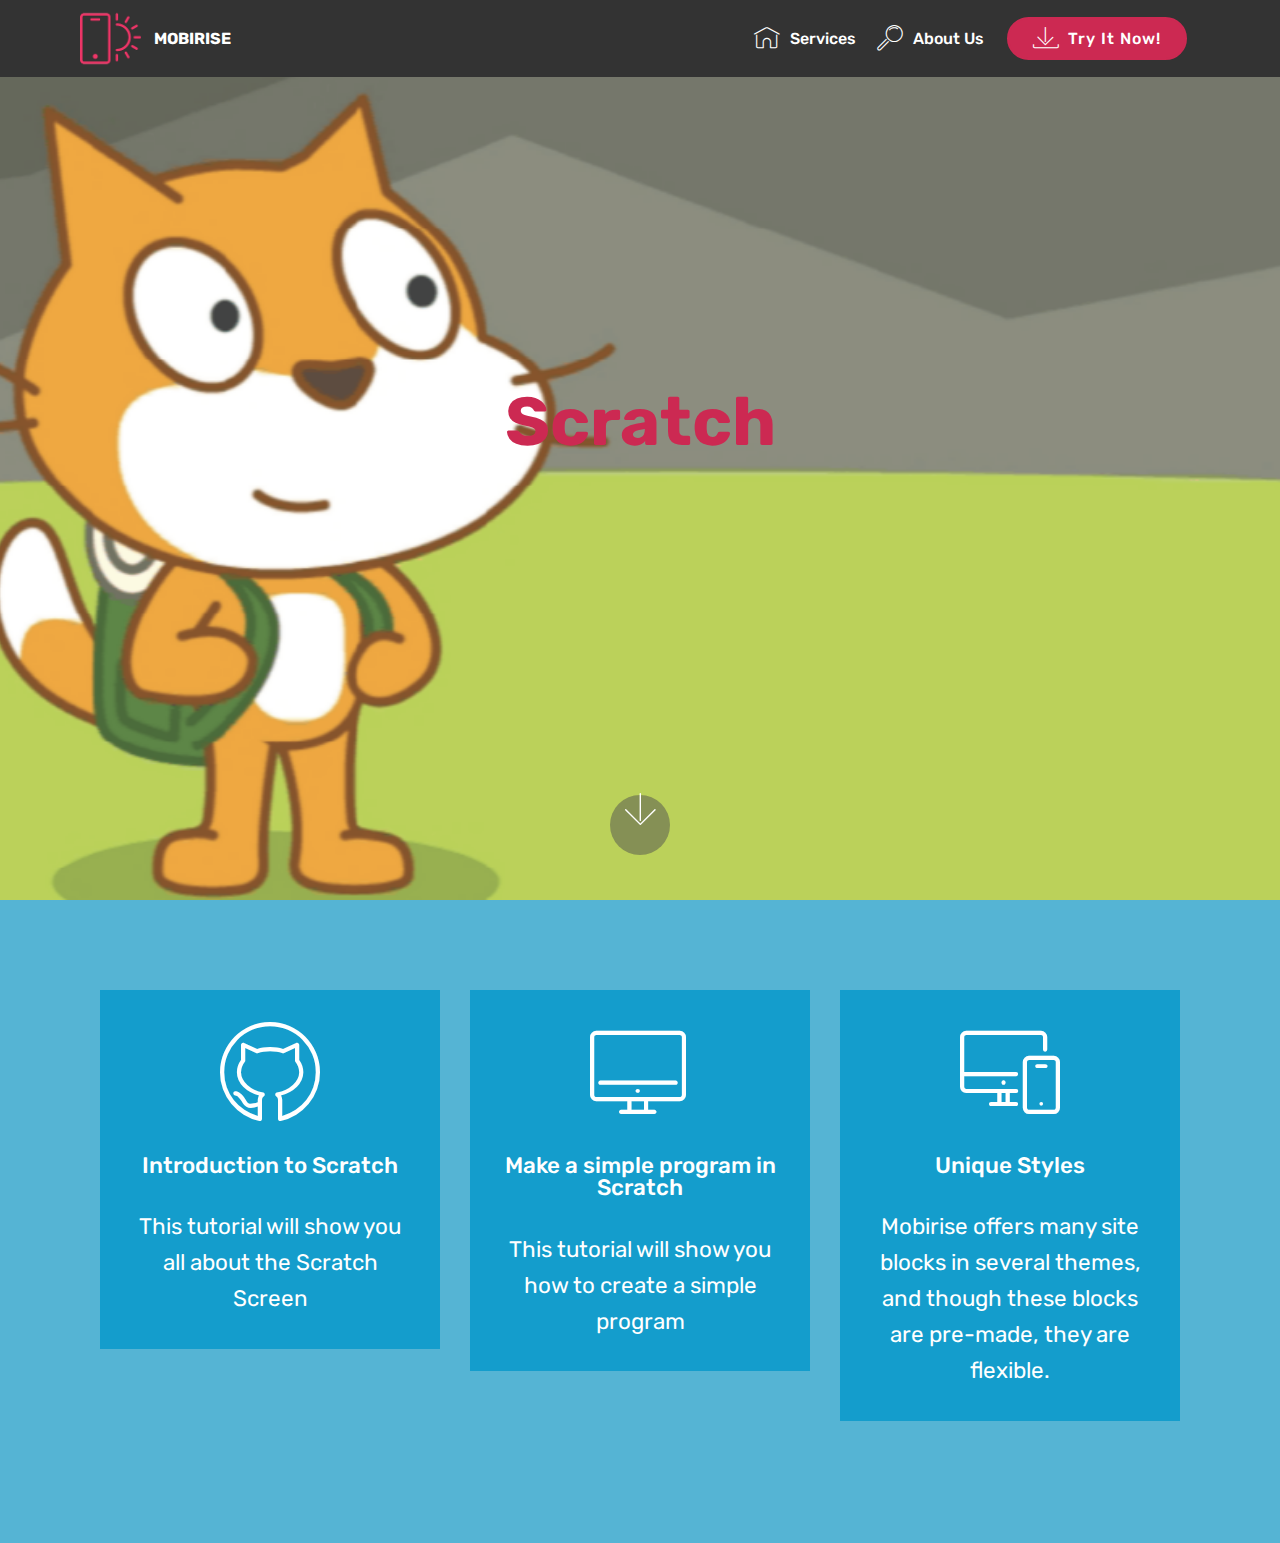
==== index.html @ 510ed062 "Changed the layout on page" ====
<!DOCTYPE html>
<html  >
<head>
  <!-- Site made with Mobirise Website Builder v4.11.5, https://mobirise.com -->
  <meta charset="UTF-8">
  <meta http-equiv="X-UA-Compatible" content="IE=edge">
  <meta name="generator" content="Mobirise v4.11.5, mobirise.com">
  <meta name="viewport" content="width=device-width, initial-scale=1, minimum-scale=1">
  <link rel="shortcut icon" href="assets/images/logo2.png" type="image/x-icon">
  <meta name="description" content="">
  
  <title>Home</title>
  <link rel="stylesheet" href="assets/web/assets/mobirise-icons/mobirise-icons.css">
  <link rel="stylesheet" href="assets/bootstrap/css/bootstrap.min.css">
  <link rel="stylesheet" href="assets/bootstrap/css/bootstrap-grid.min.css">
  <link rel="stylesheet" href="assets/bootstrap/css/bootstrap-reboot.min.css">
  <link rel="stylesheet" href="assets/tether/tether.min.css">
  <link rel="stylesheet" href="assets/dropdown/css/style.css">
  <link rel="stylesheet" href="assets/theme/css/style.css">
  <link rel="preload" as="style" href="assets/mobirise/css/mbr-additional.css"><link rel="stylesheet" href="assets/mobirise/css/mbr-additional.css" type="text/css">
  
  
  
</head>
<body>
  <section class="menu cid-qTkzRZLJNu" once="menu" id="menu1-0">

    

    <nav class="navbar navbar-expand beta-menu navbar-dropdown align-items-center navbar-fixed-top navbar-toggleable-sm">
        <button class="navbar-toggler navbar-toggler-right" type="button" data-toggle="collapse" data-target="#navbarSupportedContent" aria-controls="navbarSupportedContent" aria-expanded="false" aria-label="Toggle navigation">
            <div class="hamburger">
                <span></span>
                <span></span>
                <span></span>
                <span></span>
            </div>
        </button>
        <div class="menu-logo">
            <div class="navbar-brand">
                <span class="navbar-logo">
                    <a href="https://mobirise.com">
                         <img src="assets/images/logo2.png" alt="Mobirise" style="height: 3.8rem;">
                    </a>
                </span>
                <span class="navbar-caption-wrap">
                    <a class="navbar-caption text-white display-4" href="https://mobirise.com">
                        MOBIRISE
                    </a>
                </span>
            </div>
        </div>
        <div class="collapse navbar-collapse" id="navbarSupportedContent">
            <ul class="navbar-nav nav-dropdown" data-app-modern-menu="true">
                <li class="nav-item">
                    <a class="nav-link link text-white display-4" href="https://mobirise.com">
                        <span class="mbri-home mbr-iconfont mbr-iconfont-btn"></span>
                        Services
                    </a>
                </li>
                <li class="nav-item">
                    <a class="nav-link link text-white display-4" href="https://mobirise.com">
                        <span class="mbri-search mbr-iconfont mbr-iconfont-btn"></span>
                        About Us
                    </a>
                </li>
            </ul>
            <div class="navbar-buttons mbr-section-btn">
                <a class="btn btn-sm btn-primary display-4" href="https://mobirise.com">
                    <span class="mbri-save mbr-iconfont mbr-iconfont-btn "></span>
                    Try It Now!
                </a>
            </div>
        </div>
    </nav>
</section>

<section class="engine"><a href="https://mobirise.info/f">simple website builder</a></section><section class="cid-qTkA127IK8 mbr-fullscreen mbr-parallax-background" id="header2-1">

    

    

    <div class="container align-center">
        <div class="row justify-content-md-center">
            <div class="mbr-white col-md-10">
                <h1 class="mbr-section-title mbr-bold pb-3 mbr-fonts-style display-1">
                    Scratch</h1>
                
                <p class="mbr-text pb-3 mbr-fonts-style display-5"></p>
                
            </div>
        </div>
    </div>
    <div class="mbr-arrow hidden-sm-down" aria-hidden="true">
        <a href="#next">
            <i class="mbri-down mbr-iconfont"></i>
        </a>
    </div>
</section>

<section class="features8 cid-rHPZsQcUal" id="features8-4">

    

    

    <div class="container">
        <div class="media-container-row">

            <div class="card  col-12 col-md-6 col-lg-4">
                <div class="card-img">
                    <a href="Introduction.html"><span class="mbr-iconfont mbri-github"></span></a>
                </div>
                <div class="card-box align-center">
                    <h4 class="card-title mbr-fonts-style display-7">
                        Introduction to Scratch</h4>
                    <p class="mbr-text mbr-fonts-style display-7">
                       This tutorial will show you all about the Scratch Screen</p>
                    
                </div>
            </div>

            <div class="card  col-12 col-md-6 col-lg-4">
                <div class="card-img">
                    <a href="page2.html"><span class="mbr-iconfont mbri-desktop"></span></a>
                </div>
                <div class="card-box align-center">
                    <h4 class="card-title mbr-fonts-style display-7">
                        Make a simple program in Scratch</h4>
                    <p class="mbr-text mbr-fonts-style display-7">This tutorial will show you how to create a simple program</p>
                    
                </div>
            </div>

            <div class="card  col-12 col-md-6 col-lg-4">
                <div class="card-img">
                    <span class="mbri-responsive mbr-iconfont"></span>
                </div>
                <div class="card-box align-center">
                    <h4 class="card-title mbr-fonts-style display-7">
                        Unique Styles
                    </h4>
                    <p class="mbr-text mbr-fonts-style display-7">
                       Mobirise offers many site blocks in several themes, and though these blocks are pre-made, they are flexible.
                    </p>
                    
                </div>
            </div>

            
        </div>
    </div>
</section>


  <script src="assets/web/assets/jquery/jquery.min.js"></script>
  <script src="assets/popper/popper.min.js"></script>
  <script src="assets/bootstrap/js/bootstrap.min.js"></script>
  <script src="assets/tether/tether.min.js"></script>
  <script src="assets/smoothscroll/smooth-scroll.js"></script>
  <script src="assets/dropdown/js/nav-dropdown.js"></script>
  <script src="assets/dropdown/js/navbar-dropdown.js"></script>
  <script src="assets/touchswipe/jquery.touch-swipe.min.js"></script>
  <script src="assets/parallax/jarallax.min.js"></script>
  <script src="assets/theme/js/script.js"></script>
  
  
</body>
</html>
---- assets/web/assets/mobirise-icons/mobirise-icons.css ----
@font-face {
  font-family: 'MobiriseIcons';
  src:  url('mobirise-icons.eot?spat4u');
  src:  url('mobirise-icons.eot?spat4u#iefix') format('embedded-opentype'),
    url('mobirise-icons.ttf?spat4u') format('truetype'),
    url('mobirise-icons.woff?spat4u') format('woff'),
    url('mobirise-icons.svg?spat4u#MobiriseIcons') format('svg');
  font-weight: normal;
  font-style: normal;
  font-display: swap;
}

[class^="mbri-"], [class*=" mbri-"] {
  /* use !important to prevent issues with browser extensions that change fonts */
  font-family: MobiriseIcons !important;
  speak: none;
  font-style: normal;
  font-weight: normal;
  font-variant: normal;
  text-transform: none;
  line-height: 1;

  /* Better Font Rendering =========== */
  -webkit-font-smoothing: antialiased;
  -moz-osx-font-smoothing: grayscale;
}

.mbri-add-submenu:before {
  content: "\e900";
}
.mbri-alert:before {
  content: "\e901";
}
.mbri-align-center:before {
  content: "\e902";
}
.mbri-align-justify:before {
  content: "\e903";
}
.mbri-align-left:before {
  content: "\e904";
}
.mbri-align-right:before {
  content: "\e905";
}
.mbri-android:before {
  content: "\e906";
}
.mbri-apple:before {
  content: "\e907";
}
.mbri-arrow-down:before {
  content: "\e908";
}
.mbri-arrow-next:before {
  content: "\e909";
}
.mbri-arrow-prev:before {
  content: "\e90a";
}
.mbri-arrow-up:before {
  content: "\e90b";
}
.mbri-bold:before {
  content: "\e90c";
}
.mbri-bookmark:before {
  content: "\e90d";
}
.mbri-bootstrap:before {
  content: "\e90e";
}
.mbri-briefcase:before {
  content: "\e90f";
}
.mbri-browse:before {
  content: "\e910";
}
.mbri-bulleted-list:before {
  content: "\e911";
}
.mbri-calendar:before {
  content: "\e912";
}
.mbri-camera:before {
  content: "\e913";
}
.mbri-cart-add:before {
  content: "\e914";
}
.mbri-cart-full:before {
  content: "\e915";
}
.mbri-cash:before {
  content: "\e916";
}
.mbri-change-style:before {
  content: "\e917";
}
.mbri-chat:before {
  content: "\e918";
}
.mbri-clock:before {
  content: "\e919";
}
.mbri-close:before {
  content: "\e91a";
}
.mbri-cloud:before {
  content: "\e91b";
}
.mbri-code:before {
  content: "\e91c";
}
.mbri-contact-form:before {
  content: "\e91d";
}
.mbri-credit-card:before {
  content: "\e91e";
}
.mbri-cursor-click:before {
  content: "\e91f";
}
.mbri-cust-feedback:before {
  content: "\e920";
}
.mbri-database:before {
  content: "\e921";
}
.mbri-delivery:before {
  content: "\e922";
}
.mbri-desktop:before {
  content: "\e923";
}
.mbri-devices:before {
  content: "\e924";
}
.mbri-down:before {
  content: "\e925";
}
.mbri-download:before {
  content: "\e989";
}
.mbri-drag-n-drop:before {
  content: "\e927";
}
.mbri-drag-n-drop2:before {
  content: "\e928";
}
.mbri-edit:before {
  content: "\e929";
}
.mbri-edit2:before {
  content: "\e92a";
}
.mbri-error:before {
  content: "\e92b";
}
.mbri-extension:before {
  content: "\e92c";
}
.mbri-features:before {
  content: "\e92d";
}
.mbri-file:before {
  content: "\e92e";
}
.mbri-flag:before {
  content: "\e92f";
}
.mbri-folder:before {
  content: "\e930";
}
.mbri-gift:before {
  content: "\e931";
}
.mbri-github:before {
  content: "\e932";
}
.mbri-globe:before {
  content: "\e933";
}
.mbri-globe-2:before {
  content: "\e934";
}
.mbri-growing-chart:before {
  content: "\e935";
}
.mbri-hearth:before {
  content: "\e936";
}
.mbri-help:before {
  content: "\e937";
}
.mbri-home:before {
  content: "\e938";
}
.mbri-hot-cup:before {
  content: "\e939";
}
.mbri-idea:before {
  content: "\e93a";
}
.mbri-image-gallery:before {
  content: "\e93b";
}
.mbri-image-slider:before {
  content: "\e93c";
}
.mbri-info:before {
  content: "\e93d";
}
.mbri-italic:before {
  content: "\e93e";
}
.mbri-key:before {
  content: "\e93f";
}
.mbri-laptop:before {
  content: "\e940";
}
.mbri-layers:before {
  content: "\e941";
}
.mbri-left-right:before {
  content: "\e942";
}
.mbri-left:before {
  content: "\e943";
}
.mbri-letter:before {
  content: "\e944";
}
.mbri-like:before {
  content: "\e945";
}
.mbri-link:before {
  content: "\e946";
}
.mbri-lock:before {
  content: "\e947";
}
.mbri-login:before {
  content: "\e948";
}
.mbri-logout:before {
  content: "\e949";
}
.mbri-magic-stick:before {
  content: "\e94a";
}
.mbri-map-pin:before {
  content: "\e94b";
}
.mbri-menu:before {
  content: "\e94c";
}
.mbri-mobile:before {
  content: "\e94d";
}
.mbri-mobile2:before {
  content: "\e94e";
}
.mbri-mobirise:before {
  content: "\e94f";
}
.mbri-more-horizontal:before {
  content: "\e950";
}
.mbri-more-vertical:before {
  content: "\e951";
}
.mbri-music:before {
  content: "\e952";
}
.mbri-new-file:before {
  content: "\e953";
}
.mbri-numbered-list:before {
  content: "\e954";
}
.mbri-opened-folder:before {
  content: "\e955";
}
.mbri-pages:before {
  content: "\e956";
}
.mbri-paper-plane:before {
  content: "\e957";
}
.mbri-paperclip:before {
  content: "\e958";
}
.mbri-photo:before {
  content: "\e959";
}
.mbri-photos:before {
  content: "\e95a";
}
.mbri-pin:before {
  content: "\e95b";
}
.mbri-play:before {
  content: "\e95c";
}
.mbri-plus:before {
  content: "\e95d";
}
.mbri-preview:before {
  content: "\e95e";
}
.mbri-print:before {
  content: "\e95f";
}
.mbri-protect:before {
  content: "\e960";
}
.mbri-question:before {
  content: "\e961";
}
.mbri-quote-left:before {
  content: "\e962";
}
.mbri-quote-right:before {
  content: "\e963";
}
.mbri-refresh:before {
  content: "\e964";
}
.mbri-responsive:before {
  content: "\e965";
}
.mbri-right:before {
  content: "\e966";
}
.mbri-rocket:before {
  content: "\e967";
}
.mbri-sad-face:before {
  content: "\e968";
}
.mbri-sale:before {
  content: "\e969";
}
.mbri-save:before {
  content: "\e96a";
}
.mbri-search:before {
  content: "\e96b";
}
.mbri-setting:before {
  content: "\e96c";
}
.mbri-setting2:before {
  content: "\e96d";
}
.mbri-setting3:before {
  content: "\e96e";
}
.mbri-share:before {
  content: "\e96f";
}
.mbri-shopping-bag:before {
  content: "\e970";
}
.mbri-shopping-basket:before {
  content: "\e971";
}
.mbri-shopping-cart:before {
  content: "\e972";
}
.mbri-sites:before {
  content: "\e973";
}
.mbri-smile-face:before {
  content: "\e974";
}
.mbri-speed:before {
  content: "\e975";
}
.mbri-star:before {
  content: "\e976";
}
.mbri-success:before {
  content: "\e977";
}
.mbri-sun:before {
  content: "\e978";
}
.mbri-sun2:before {
  content: "\e979";
}
.mbri-tablet:before {
  content: "\e97a";
}
.mbri-tablet-vertical:before {
  content: "\e97b";
}
.mbri-target:before {
  content: "\e97c";
}
.mbri-timer:before {
  content: "\e97d";
}
.mbri-to-ftp:before {
  content: "\e97e";
}
.mbri-to-local-drive:before {
  content: "\e97f";
}
.mbri-touch-swipe:before {
  content: "\e980";
}
.mbri-touch:before {
  content: "\e981";
}
.mbri-trash:before {
  content: "\e982";
}
.mbri-underline:before {
  content: "\e983";
}
.mbri-unlink:before {
  content: "\e984";
}
.mbri-unlock:before {
  content: "\e985";
}
.mbri-up-down:before {
  content: "\e986";
}
.mbri-up:before {
  content: "\e987";
}
.mbri-update:before {
  content: "\e988";
}
.mbri-upload:before {
 content: "\e926"; 
}
.mbri-user:before {
  content: "\e98a";
}
.mbri-user2:before {
  content: "\e98b";
}
.mbri-users:before {
  content: "\e98c";
}
.mbri-video:before {
  content: "\e98d";
}
.mbri-video-play:before {
  content: "\e98e";
}
.mbri-watch:before {
  content: "\e98f";
}
.mbri-website-theme:before {
  content: "\e990";
}
.mbri-wifi:before {
  content: "\e991";
}
.mbri-windows:before {
  content: "\e992";
}
.mbri-zoom-out:before {
  content: "\e993";
}
.mbri-redo:before {
  content: "\e994";
}
.mbri-undo:before {
  content: "\e995";
}
---- assets/dropdown/css/style.css ----
.navbar-dropdown {
  left: 0;
  padding: 0;
  position: absolute;
  right: 0;
  top: 0;
  transition: all 0.45s ease;
  z-index: 1030;
  background: #282828; }
  .navbar-dropdown .navbar-logo {
    margin-right: 0.8rem;
    transition: margin 0.3s ease-in-out;
    vertical-align: middle; }
    .navbar-dropdown .navbar-logo img {
      height: 3.125rem;
      transition: all 0.3s ease-in-out; }
    .navbar-dropdown .navbar-logo.mbr-iconfont {
      font-size: 3.125rem;
      line-height: 3.125rem; }
  .navbar-dropdown .navbar-caption {
    font-weight: 700;
    white-space: normal;
    vertical-align: -4px;
    line-height: 3.125rem !important; }
    .navbar-dropdown .navbar-caption, .navbar-dropdown .navbar-caption:hover {
      color: inherit;
      text-decoration: none; }
  .navbar-dropdown .mbr-iconfont + .navbar-caption {
    vertical-align: -1px; }
  .navbar-dropdown.navbar-fixed-top {
    position: fixed; }
  .navbar-dropdown .navbar-brand span {
    vertical-align: -4px; }
  .navbar-dropdown.bg-color.transparent {
    background: none; }
  .navbar-dropdown.navbar-short .navbar-brand {
    padding: 0.625rem 0; }
    .navbar-dropdown.navbar-short .navbar-brand span {
      vertical-align: -1px; }
  .navbar-dropdown.navbar-short .navbar-caption {
    line-height: 2.375rem !important;
    vertical-align: -2px; }
  .navbar-dropdown.navbar-short .navbar-logo {
    margin-right: 0.5rem; }
    .navbar-dropdown.navbar-short .navbar-logo img {
      height: 2.375rem; }
    .navbar-dropdown.navbar-short .navbar-logo.mbr-iconfont {
      font-size: 2.375rem;
      line-height: 2.375rem; }
  .navbar-dropdown.navbar-short .mbr-table-cell {
    height: 3.625rem; }
  .navbar-dropdown .navbar-close {
    left: 0.6875rem;
    position: fixed;
    top: 0.75rem;
    z-index: 1000; }
  .navbar-dropdown .hamburger-icon {
    content: "";
    display: inline-block;
    vertical-align: middle;
    width: 16px;
    -webkit-box-shadow: 0 -6px 0 1px #282828,0 0 0 1px #282828,0 6px 0 1px #282828;
    -moz-box-shadow: 0 -6px 0 1px #282828,0 0 0 1px #282828,0 6px 0 1px #282828;
    box-shadow: 0 -6px 0 1px #282828,0 0 0 1px #282828,0 6px 0 1px #282828; }

.dropdown-menu .dropdown-toggle[data-toggle="dropdown-submenu"]::after {
  border-bottom: 0.35em solid transparent;
  border-left: 0.35em solid;
  border-right: 0;
  border-top: 0.35em solid transparent;
  margin-left: 0.3rem; }

.dropdown-menu .dropdown-item:focus {
  outline: 0; }

.nav-dropdown {
  font-size: 0.75rem;
  font-weight: 500;
  height: auto !important; }
  .nav-dropdown .nav-btn {
    padding-left: 1rem; }
  .nav-dropdown .link {
    margin: .667em 1.667em;
    font-weight: 500;
    padding: 0;
    transition: color .2s ease-in-out; }
    .nav-dropdown .link.dropdown-toggle {
      margin-right: 2.583em; }
      .nav-dropdown .link.dropdown-toggle::after {
        margin-left: .25rem;
        border-top: 0.35em solid;
        border-right: 0.35em solid transparent;
        border-left: 0.35em solid transparent;
        border-bottom: 0; }
      .nav-dropdown .link.dropdown-toggle[aria-expanded="true"] {
        margin: 0;
        padding: 0.667em 3.263em  0.667em 1.667em; }
  .nav-dropdown .link::after,
  .nav-dropdown .dropdown-item::after {
    color: inherit; }
  .nav-dropdown .btn {
    font-size: 0.75rem;
    font-weight: 700;
    letter-spacing: 0;
    margin-bottom: 0;
    padding-left: 1.25rem;
    padding-right: 1.25rem; }
  .nav-dropdown .dropdown-menu {
    border-radius: 0;
    border: 0;
    left: 0;
    margin: 0;
    padding-bottom: 1.25rem;
    padding-top: 1.25rem;
    position: relative; }
  .nav-dropdown .dropdown-submenu {
    margin-left: 0.125rem;
    top: 0; }
  .nav-dropdown .dropdown-item {
    font-weight: 500;
    line-height: 2;
    padding: 0.3846em 4.615em 0.3846em 1.5385em;
    position: relative;
    transition: color .2s ease-in-out, background-color .2s ease-in-out; }
    .nav-dropdown .dropdown-item::after {
      margin-top: -0.3077em;
      position: absolute;
      right: 1.1538em;
      top: 50%; }
    .nav-dropdown .dropdown-item:focus, .nav-dropdown .dropdown-item:hover {
      background: none; }

@media (max-width: 767px) {
  .nav-dropdown.navbar-toggleable-sm {
    bottom: 0;
    display: none;
    left: 0;
    overflow-x: hidden;
    position: fixed;
    top: 0;
    transform: translateX(-100%);
    -ms-transform: translateX(-100%);
    -webkit-transform: translateX(-100%);
    width: 18.75rem;
    z-index: 999; } }
.nav-dropdown.navbar-toggleable-xl {
  bottom: 0;
  display: none;
  left: 0;
  overflow-x: hidden;
  position: fixed;
  top: 0;
  transform: translateX(-100%);
  -ms-transform: translateX(-100%);
  -webkit-transform: translateX(-100%);
  width: 18.75rem;
  z-index: 999; }

.nav-dropdown-sm {
  display: block !important;
  overflow-x: hidden;
  overflow: auto;
  padding-top: 3.875rem; }
  .nav-dropdown-sm::after {
    content: "";
    display: block;
    height: 3rem;
    width: 100%; }
  .nav-dropdown-sm.collapse.in ~ .navbar-close {
    display: block !important; }
  .nav-dropdown-sm.collapsing, .nav-dropdown-sm.collapse.in {
    transform: translateX(0);
    -ms-transform: translateX(0);
    -webkit-transform: translateX(0);
    transition: all 0.25s ease-out;
    -webkit-transition: all 0.25s ease-out;
    background: #282828; }
  .nav-dropdown-sm.collapsing[aria-expanded="false"] {
    transform: translateX(-100%);
    -ms-transform: translateX(-100%);
    -webkit-transform: translateX(-100%); }
  .nav-dropdown-sm .nav-item {
    display: block;
    margin-left: 0 !important;
    padding-left: 0; }
  .nav-dropdown-sm .link,
  .nav-dropdown-sm .dropdown-item {
    border-top: 1px dotted rgba(255, 255, 255, 0.1);
    font-size: 0.8125rem;
    line-height: 1.6;
    margin: 0 !important;
    padding: 0.875rem 2.4rem 0.875rem 1.5625rem !important;
    position: relative;
    white-space: normal; }
    .nav-dropdown-sm .link:focus, .nav-dropdown-sm .link:hover,
    .nav-dropdown-sm .dropdown-item:focus,
    .nav-dropdown-sm .dropdown-item:hover {
      background: rgba(0, 0, 0, 0.2) !important;
      color: #c0a375; }
  .nav-dropdown-sm .nav-btn {
    position: relative;
    padding: 1.5625rem 1.5625rem 0 1.5625rem; }
    .nav-dropdown-sm .nav-btn::before {
      border-top: 1px dotted rgba(255, 255, 255, 0.1);
      content: "";
      left: 0;
      position: absolute;
      top: 0;
      width: 100%; }
    .nav-dropdown-sm .nav-btn + .nav-btn {
      padding-top: 0.625rem; }
      .nav-dropdown-sm .nav-btn + .nav-btn::before {
        display: none; }
  .nav-dropdown-sm .btn {
    padding: 0.625rem 0; }
  .nav-dropdown-sm .dropdown-toggle[data-toggle="dropdown-submenu"]::after {
    margin-left: .25rem;
    border-top: 0.35em solid;
    border-right: 0.35em solid transparent;
    border-left: 0.35em solid transparent;
    border-bottom: 0; }
  .nav-dropdown-sm .dropdown-toggle[data-toggle="dropdown-submenu"][aria-expanded="true"]::after {
    border-top: 0;
    border-right: 0.35em solid transparent;
    border-left: 0.35em solid transparent;
    border-bottom: 0.35em solid; }
  .nav-dropdown-sm .dropdown-menu {
    margin: 0;
    padding: 0;
    position: relative;
    top: 0;
    left: 0;
    width: 100%;
    border: 0;
    float: none;
    border-radius: 0;
    background: none; }
  .nav-dropdown-sm .dropdown-submenu {
    left: 100%;
    margin-left: 0.125rem;
    margin-top: -1.25rem;
    top: 0; }

.navbar-toggleable-sm .nav-dropdown .dropdown-menu {
  position: absolute; }

.navbar-toggleable-sm .nav-dropdown .dropdown-submenu {
  left: 100%;
  margin-left: 0.125rem;
  margin-top: -1.25rem;
  top: 0; }

.navbar-toggleable-sm.opened .nav-dropdown .dropdown-menu {
  position: relative; }

.navbar-toggleable-sm.opened .nav-dropdown .dropdown-submenu {
  left: 0;
  margin-left: 00rem;
  margin-top: 0rem;
  top: 0; }

.is-builder .nav-dropdown.collapsing {
  transition: none !important; }

/*# sourceMappingURL=style.css.map */
---- assets/theme/css/style.css ----
/*!
 * Mobirise v4 theme (https://mobirise.com/)
 * Copyright 2017 Mobirise
 */
section {
  background-color: #eeeeee; }

body {
  font-style: normal;
  line-height: 1.5; }

section,
.container,
.container-fluid {
  position: relative;
  word-wrap: break-word; }

a.mbr-iconfont:hover {
  text-decoration: none; }

.article .lead p,
.article .lead ul,
.article .lead ol,
.article .lead pre,
.article .lead blockquote {
  margin-bottom: 0; }

ul,
ol,
pre,
blockquote {
  margin-bottom: 2.3125rem; }

pre {
  background: #f4f4f4;
  padding: 10px 24px;
  white-space: pre-wrap; }

.inactive {
  -webkit-user-select: none;
  -moz-user-select: none;
  -ms-user-select: none;
  user-select: none;
  pointer-events: none;
  -webkit-user-drag: none;
  user-drag: none; }

.mbr-section__comments .row {
  justify-content: center;
  -webkit-justify-content: center; }

a {
  font-style: normal;
  font-weight: 400;
  cursor: pointer; }
  a, a:hover {
    text-decoration: none; }

figure {
  margin-bottom: 0; }

body {
  color: #232323; }

h1,
h2,
h3,
h4,
h5,
h6,
.h1,
.h2,
.h3,
.h4,
.h5,
.h6,
.display-1,
.display-2,
.display-3,
.display-4 {
  line-height: 1;
  word-break: break-word;
  word-wrap: break-word; }

.mbr-section-title {
  font-style: normal;
  line-height: 1.2; }

.mbr-section-subtitle {
  line-height: 1.3; }

.mbr-text {
  font-style: normal;
  line-height: 1.6; }

b,
strong {
  font-weight: bold; }

blockquote {
  padding: 10px 0 10px 20px;
  position: relative;
  border-left: 2px solid;
  border-color: #ff3366; }

input:-webkit-autofill, input:-webkit-autofill:hover, input:-webkit-autofill:focus, input:-webkit-autofill:active {
  transition-delay: 9999s;
  transition-property: background-color, color; }

textarea[type='hidden'] {
  display: none; }

body {
  position: relative; }

section {
  background-position: 50% 50%;
  background-repeat: no-repeat;
  background-size: cover; }
  section .mbr-background-video,
  section .mbr-background-video-preview {
    position: absolute;
    bottom: 0;
    left: 0;
    right: 0;
    top: 0; }

.hidden {
  visibility: hidden; }

.mbr-z-index20 {
  z-index: 20; }

/*! Base colors */
.mbr-white {
  color: #ffffff; }

.mbr-black {
  color: #000000; }

.mbr-bg-white {
  background-color: #ffffff; }

.mbr-bg-black {
  background-color: #000000; }

/*! Text-aligns */
.align-left {
  text-align: left; }

.align-center {
  text-align: center; }

.align-right {
  text-align: right; }

@media (max-width: 767px) {
  .align-left,
  .align-center,
  .align-right,
  .mbr-section-btn,
  .mbr-section-title {
    text-align: center; } }
/*! Font-weight  */
.mbr-light {
  font-weight: 300; }

.mbr-regular {
  font-weight: 400; }

.mbr-semibold {
  font-weight: 500; }

.mbr-bold {
  font-weight: 700; }

/*! Media  */
.media-size-item {
  -webkit-flex: 1 1 auto;
  -moz-flex: 1 1 auto;
  -ms-flex: 1 1 auto;
  -o-flex: 1 1 auto;
  flex: 1 1 auto; }

.media-content {
  -webkit-flex-basis: 100%;
  flex-basis: 100%; }

.media-container-row {
  display: -ms-flexbox;
  display: -webkit-flex;
  display: flex;
  -webkit-flex-direction: row;
  -ms-flex-direction: row;
  flex-direction: row;
  -webkit-flex-wrap: wrap;
  -ms-flex-wrap: wrap;
  flex-wrap: wrap;
  -webkit-justify-content: center;
  -ms-flex-pack: center;
  justify-content: center;
  -webkit-align-content: center;
  -ms-flex-line-pack: center;
  align-content: center;
  -webkit-align-items: start;
  -ms-flex-align: start;
  align-items: start; }
  .media-container-row .media-size-item {
    width: 400px; }

.media-container-column {
  display: -ms-flexbox;
  display: -webkit-flex;
  display: flex;
  -webkit-flex-direction: column;
  -ms-flex-direction: column;
  flex-direction: column;
  -webkit-flex-wrap: wrap;
  -ms-flex-wrap: wrap;
  flex-wrap: wrap;
  -webkit-justify-content: center;
  -ms-flex-pack: center;
  justify-content: center;
  -webkit-align-content: center;
  -ms-flex-line-pack: center;
  align-content: center;
  -webkit-align-items: stretch;
  -ms-flex-align: stretch;
  align-items: stretch; }
  .media-container-column > * {
    width: 100%; }

@media (min-width: 992px) {
  .media-container-row {
    -webkit-flex-wrap: nowrap;
    -ms-flex-wrap: nowrap;
    flex-wrap: nowrap; } }
figure {
  overflow: hidden; }

figure[mbr-media-size] {
  transition: width 0.1s; }

.mbr-figure img,
.mbr-figure iframe {
  display: block;
  width: 100%; }

.card {
  background-color: transparent;
  border: none; }

.card-box {
  width: 100%; }

.card-img {
  text-align: center;
  flex-shrink: 0;
  -webkit-flex-shrink: 0; }

.media {
  max-width: 100%;
  margin: 0 auto; }

.mbr-figure {
  -ms-flex-item-align: center;
  -ms-grid-row-align: center;
  -webkit-align-self: center;
  align-self: center; }

.media-container > div {
  max-width: 100%; }

.mbr-figure img,
.card-img img {
  width: 100%; }

@media (max-width: 991px) {
  .media-size-item {
    width: auto !important; }

  .media {
    width: auto; }

  .mbr-figure {
    width: 100% !important; } }
/*! Buttons */
.btn {
  font-weight: 500;
  border-width: 2px;
  font-style: normal;
  letter-spacing: 1px;
  margin: .4rem .8rem;
  white-space: normal;
  -webkit-transition: all .3s ease-in-out;
  -moz-transition: all .3s ease-in-out;
  transition: all .3s ease-in-out;
  display: inline-flex;
  align-items: center;
  justify-content: center;
  word-break: break-word;
  -webkit-align-items: center;
  -webkit-justify-content: center;
  display: -webkit-inline-flex; }

.btn-sm {
  font-weight: 500;
  letter-spacing: 1px;
  -webkit-transition: all .3s ease-in-out;
  -moz-transition: all .3s ease-in-out;
  transition: all .3s ease-in-out; }

.btn-md {
  font-weight: 500;
  letter-spacing: 1px;
  margin: .4rem .8rem !important;
  -webkit-transition: all .3s ease-in-out;
  -moz-transition: all .3s ease-in-out;
  transition: all .3s ease-in-out; }

.btn-lg {
  font-weight: 500;
  letter-spacing: 1px;
  margin: .4rem .8rem !important;
  -webkit-transition: all .3s ease-in-out;
  -moz-transition: all .3s ease-in-out;
  transition: all .3s ease-in-out; }

.mbr-section-btn {
  margin-left: -0.25rem;
  margin-right: -0.25rem;
  font-size: 0; }

nav .mbr-section-btn {
  margin-left: 0rem;
  margin-right: 0rem; }

.btn-form {
  border-radius: 0; }
  .btn-form:hover {
    cursor: pointer; }

/*! Btn icon margin */
.btn .mbr-iconfont,
.btn.btn-sm .mbr-iconfont {
  cursor: pointer;
  margin-right: 0.5rem; }

.btn.btn-md .mbr-iconfont,
.btn.btn-md .mbr-iconfont {
  margin-right: 0.8rem; }

.mbr-regular {
  font-weight: 400; }

.mbr-semibold {
  font-weight: 500; }

.mbr-bold {
  font-weight: 700; }

[type='submit'] {
  -webkit-appearance: none; }

/*! Full-screen */
.mbr-fullscreen .mbr-overlay {
  min-height: 100vh; }

.mbr-fullscreen {
  display: flex;
  display: -webkit-flex;
  display: -moz-flex;
  display: -ms-flex;
  display: -o-flex;
  align-items: center;
  -webkit-align-items: center;
  min-height: 100vh;
  padding-top: 3rem;
  padding-bottom: 3rem; }

/*! Map */
.map {
  height: 25rem;
  position: relative; }
  .map iframe {
    width: 100%;
    height: 100%; }

.mbr-overlay {
  background-color: #000;
  bottom: 0;
  left: 0;
  opacity: .5;
  position: absolute;
  right: 0;
  top: 0;
  z-index: 0;
  pointer-events: none; }

/* Form */
blockquote {
  font-style: italic;
  padding: 10px 0 10px 20px;
  font-size: 1.09rem;
  position: relative;
  border-width: 3px; }

.form-control {
  background-color: #f5f5f5;
  box-shadow: none;
  color: #565656;
  line-height: 1.43;
  min-height: 3.5em;
  padding: 1.07em .5em; }
  .form-control, .form-control:focus {
    border: 1px solid #e8e8e8; }
  .form-active .form-control:invalid {
    border-color: red; }

.form-control-label {
  position: relative;
  cursor: pointer;
  margin-bottom: .357em;
  padding: 0; }

.alert {
  color: #ffffff;
  border-radius: 0;
  border: 0;
  font-size: .875rem;
  line-height: 1.5;
  margin-bottom: 1.875rem;
  padding: 1.25rem;
  position: relative; }
  .alert.alert-form::after {
    background-color: inherit;
    bottom: -7px;
    content: "";
    display: block;
    height: 14px;
    left: 50%;
    margin-left: -7px;
    position: absolute;
    transform: rotate(45deg);
    width: 14px;
    -webkit-transform: rotate(45deg); }

.form-asterisk {
  font-family: initial;
  position: absolute;
  top: -2px;
  font-weight: normal; }

/*! Scroll to top arrow */
#scrollToTop a i:before {
  content: '';
  position: absolute;
  height: 40%;
  top: 25%;
  background: #fff;
  width: 2px;
  left: calc(50% - 1px); }
#scrollToTop a i:after {
  content: '';
  position: absolute;
  display: block;
  border-top: 2px solid #fff;
  border-right: 2px solid #fff;
  width: 40%;
  height: 40%;
  left: 30%;
  bottom: 30%;
  transform: rotate(135deg);
  -webkit-transform: rotate(135deg); }

.mbr-arrow-up {
  bottom: 25px;
  right: 90px;
  position: fixed;
  text-align: right;
  z-index: 5000;
  color: #ffffff;
  font-size: 32px;
  transform: rotate(180deg);
  -webkit-transform: rotate(180deg); }

.mbr-arrow-up a {
  background: rgba(0, 0, 0, 0.2);
  border-radius: 3px;
  color: #fff;
  display: inline-block;
  height: 60px;
  width: 60px;
  outline-style: none !important;
  position: relative;
  text-decoration: none;
  transition: all 0.3s ease-in-out;
  cursor: pointer;
  text-align: center; }
  .mbr-arrow-up a:hover {
    background-color: rgba(0, 0, 0, 0.4); }
  .mbr-arrow-up a i {
    line-height: 60px; }

.mbr-arrow-up-icon {
  display: block;
  color: #fff; }

.mbr-arrow-up-icon::before {
  content: '\203a';
  display: inline-block;
  font-family: serif;
  font-size: 32px;
  line-height: 1;
  font-style: normal;
  position: relative;
  top: 6px;
  left: -4px;
  -webkit-transform: rotate(-90deg);
  transform: rotate(-90deg); }

/*! Arrow Down */
.mbr-arrow {
  position: absolute;
  bottom: 45px;
  left: 50%;
  width: 60px;
  height: 60px;
  cursor: pointer;
  background-color: rgba(80, 80, 80, 0.5);
  border-radius: 50%;
  -webkit-transform: translateX(-50%);
  transform: translateX(-50%); }
  .mbr-arrow > a {
    display: inline-block;
    text-decoration: none;
    outline-style: none;
    -webkit-animation: arrowdown 1.7s ease-in-out infinite;
    animation: arrowdown 1.7s ease-in-out infinite; }
    .mbr-arrow > a > i {
      position: absolute;
      top: -2px;
      left: 15px;
      font-size: 2rem; }

@keyframes arrowdown {
  0% {
    transform: translateY(0px);
    -webkit-transform: translateY(0px); }
  50% {
    transform: translateY(-5px);
    -webkit-transform: translateY(-5px); }
  100% {
    transform: translateY(0px);
    -webkit-transform: translateY(0px); } }
@-webkit-keyframes arrowdown {
  0% {
    transform: translateY(0px);
    -webkit-transform: translateY(0px); }
  50% {
    transform: translateY(-5px);
    -webkit-transform: translateY(-5px); }
  100% {
    transform: translateY(0px);
    -webkit-transform: translateY(0px); } }
@media (max-width: 500px) {
  .mbr-arrow-up {
    left: 50%;
    right: auto;
    transform: translateX(-50%) rotate(180deg);
    -webkit-transform: translateX(-50%) rotate(180deg); } }
/*Gradients animation*/
@keyframes gradient-animation {
  from {
    background-position: 0% 100%;
    animation-timing-function: ease-in-out; }
  to {
    background-position: 100% 0%;
    animation-timing-function: ease-in-out; } }
@-webkit-keyframes gradient-animation {
  from {
    background-position: 0% 100%;
    animation-timing-function: ease-in-out; }
  to {
    background-position: 100% 0%;
    animation-timing-function: ease-in-out; } }
.bg-gradient {
  background-size: 200% 200%;
  animation: gradient-animation 5s infinite alternate;
  -webkit-animation: gradient-animation 5s infinite alternate; }

.menu .navbar-brand {
  display: -webkit-flex; }
  .menu .navbar-brand span {
    display: flex;
    display: -webkit-flex; }
  .menu .navbar-brand .navbar-caption-wrap {
    display: -webkit-flex; }
  .menu .navbar-brand .navbar-logo img {
    display: -webkit-flex; }
@media (min-width: 768px) and (max-width: 1023px) {
  .menu .navbar-toggleable-sm .navbar-nav {
    display: -webkit-box;
    display: -webkit-flex;
    display: -ms-flexbox; } }
@media (max-width: 1023px) {
  .menu .navbar-collapse {
    max-height: 93.5vh; }
    .menu .navbar-collapse.show {
      overflow: auto; } }
@media (min-width: 1024px) {
  .menu .navbar-nav.nav-dropdown {
    display: -webkit-flex; }
  .menu .navbar-toggleable-sm .navbar-collapse {
    display: -webkit-flex !important; }
  .menu .collapsed .navbar-collapse {
    max-height: 93.5vh; }
    .menu .collapsed .navbar-collapse.show {
      overflow: auto; } }
@media (max-width: 767px) {
  .menu .navbar-collapse {
    max-height: 80vh; } }

/* Others*/
.note-check a[data-value=Rubik] {
  font-style: normal; }

.mbr-arrow a {
  color: #ffffff; }

@media (max-width: 767px) {
  .mbr-arrow {
    display: none; } }
.navbar {
  display: -webkit-flex;
  -webkit-flex-wrap: wrap;
  -webkit-align-items: center;
  -webkit-justify-content: space-between; }

.navbar-collapse {
  -webkit-flex-basis: 100%;
  -webkit-flex-grow: 1;
  -webkit-align-items: center; }

.nav-dropdown .link {
  padding: 0.667em 1.667em !important;
  margin: 0 !important; }

.nav {
  display: -webkit-flex;
  -webkit-flex-wrap: wrap; }

.row {
  display: -webkit-flex;
  -webkit-flex-wrap: wrap; }

.justify-content-center {
  -webkit-justify-content: center; }

.form-inline {
  display: -webkit-flex;
  -webkit-flex-flow: row wrap;
  -webkit-align-items: center; }

.card-wrapper {
  -webkit-flex: 1; }

.carousel-control {
  z-index: 10;
  display: -webkit-flex;
  -webkit-align-items: center;
  -webkit-justify-content: center; }

.carousel-controls {
  display: -webkit-flex; }

.media {
  display: -webkit-flex; }

.form-group:focus {
  outline: none; }

.jq-selectbox__select {
  padding: 1.07em 0.5em;
  position: absolute;
  top: 0;
  left: 0;
  width: 100%; }

.jq-selectbox__dropdown {
  position: absolute;
  top: 100% !important;
  left: 0 !important;
  width: 100% !important; }

.jq-selectbox__trigger-arrow {
  transform: translateY(-50%); }

.jq-selectbox li {
  padding: 1.07em 0.5em; }

input[type='range'] {
  padding-left: 0 !important;
  padding-right: 0 !important; }

.modal-dialog,
.modal-content {
  height: 100%; }

.modal-dialog .carousel-inner {
  height: calc(100vh - 1.75rem); }
  @media (max-width: 575px) {
    .modal-dialog .carousel-inner {
      height: calc(100vh - 1rem); } }

.carousel-item {
  text-align: center; }

.carousel-item img {
  margin: auto; }

.navbar-toggler {
  -webkit-align-self: flex-start;
  -ms-flex-item-align: start;
  align-self: flex-start;
  padding: 0.25rem 0.75rem;
  font-size: 1.25rem;
  line-height: 1;
  background: transparent;
  border: 1px solid transparent;
  -webkit-border-radius: 0.25rem;
  border-radius: 0.25rem; }

.navbar-toggler:focus,
.navbar-toggler:hover {
  text-decoration: none; }

.navbar-toggler-icon {
  display: inline-block;
  width: 1.5em;
  height: 1.5em;
  vertical-align: middle;
  content: '';
  background: no-repeat center center;
  -webkit-background-size: 100% 100%;
  -o-background-size: 100% 100%;
  background-size: 100% 100%; }

.navbar-toggler-left {
  position: absolute;
  left: 1rem; }

.navbar-toggler-right {
  position: absolute;
  right: 1rem; }

@media (max-width: 575px) {
  .navbar-toggleable .navbar-nav .dropdown-menu {
    position: static;
    float: none; }

  .navbar-toggleable > .container {
    padding-right: 0;
    padding-left: 0; } }
@media (min-width: 576px) {
  .navbar-toggleable {
    -webkit-box-orient: horizontal;
    -webkit-box-direction: normal;
    -webkit-flex-direction: row;
    -ms-flex-direction: row;
    flex-direction: row;
    -webkit-flex-wrap: nowrap;
    -ms-flex-wrap: nowrap;
    flex-wrap: nowrap;
    -webkit-box-align: center;
    -webkit-align-items: center;
    -ms-flex-align: center;
    align-items: center; }

  .navbar-toggleable .navbar-nav {
    -webkit-box-orient: horizontal;
    -webkit-box-direction: normal;
    -webkit-flex-direction: row;
    -ms-flex-direction: row;
    flex-direction: row; }

  .navbar-toggleable .navbar-nav .nav-link {
    padding-right: 0.5rem;
    padding-left: 0.5rem; }

  .navbar-toggleable > .container {
    display: -webkit-box;
    display: -webkit-flex;
    display: -ms-flexbox;
    display: flex;
    -webkit-flex-wrap: nowrap;
    -ms-flex-wrap: nowrap;
    flex-wrap: nowrap;
    -webkit-box-align: center;
    -webkit-align-items: center;
    -ms-flex-align: center;
    align-items: center; }

  .navbar-toggleable .navbar-collapse {
    display: -webkit-box !important;
    display: -webkit-flex !important;
    display: -ms-flexbox !important;
    display: flex !important;
    width: 100%; }

  .navbar-toggleable .navbar-toggler {
    display: none; } }
@media (max-width: 767px) {
  .navbar-toggleable-sm .navbar-nav .dropdown-menu {
    position: static;
    float: none; }

  .navbar-toggleable-sm > .container {
    padding-right: 0;
    padding-left: 0; } }
@media (min-width: 768px) {
  .navbar-toggleable-sm {
    -webkit-box-orient: horizontal;
    -webkit-box-direction: normal;
    -webkit-flex-direction: row;
    -ms-flex-direction: row;
    flex-direction: row;
    -webkit-flex-wrap: nowrap;
    -ms-flex-wrap: nowrap;
    flex-wrap: nowrap;
    -webkit-box-align: center;
    -webkit-align-items: center;
    -ms-flex-align: center;
    align-items: center; }

  .navbar-toggleable-sm .navbar-nav {
    -webkit-box-orient: horizontal;
    -webkit-box-direction: normal;
    -webkit-flex-direction: row;
    -ms-flex-direction: row;
    flex-direction: row; }

  .navbar-toggleable-sm .navbar-nav .nav-link {
    padding-right: 0.5rem;
    padding-left: 0.5rem; }

  .navbar-toggleable-sm > .container {
    display: -webkit-box;
    display: -webkit-flex;
    display: -ms-flexbox;
    display: flex;
    -webkit-flex-wrap: nowrap;
    -ms-flex-wrap: nowrap;
    flex-wrap: nowrap;
    -webkit-box-align: center;
    -webkit-align-items: center;
    -ms-flex-align: center;
    align-items: center; }

  .navbar-toggleable-sm .navbar-collapse {
    display: none;
    width: 100%; }

  .navbar-toggleable-sm .navbar-toggler {
    display: none; } }
@media (max-width: 1023px) {
  .navbar-toggleable-md .navbar-nav .dropdown-menu {
    position: static;
    float: none; }

  .navbar-toggleable-md > .container {
    padding-right: 0;
    padding-left: 0; } }
@media (min-width: 1024px) {
  .navbar-toggleable-md {
    -webkit-box-orient: horizontal;
    -webkit-box-direction: normal;
    -webkit-flex-direction: row;
    -ms-flex-direction: row;
    flex-direction: row;
    -webkit-flex-wrap: nowrap;
    -ms-flex-wrap: nowrap;
    flex-wrap: nowrap;
    -webkit-box-align: center;
    -webkit-align-items: center;
    -ms-flex-align: center;
    align-items: center; }

  .navbar-toggleable-md .navbar-nav {
    -webkit-box-orient: horizontal;
    -webkit-box-direction: normal;
    -webkit-flex-direction: row;
    -ms-flex-direction: row;
    flex-direction: row; }

  .navbar-toggleable-md .navbar-nav .nav-link {
    padding-right: 0.5rem;
    padding-left: 0.5rem; }

  .navbar-toggleable-md > .container {
    display: -webkit-box;
    display: -webkit-flex;
    display: -ms-flexbox;
    display: flex;
    -webkit-flex-wrap: nowrap;
    -ms-flex-wrap: nowrap;
    flex-wrap: nowrap;
    -webkit-box-align: center;
    -webkit-align-items: center;
    -ms-flex-align: center;
    align-items: center; }

  .navbar-toggleable-md .navbar-collapse {
    display: -webkit-box !important;
    display: -webkit-flex !important;
    display: -ms-flexbox !important;
    display: flex !important;
    width: 100%; }

  .navbar-toggleable-md .navbar-toggler {
    display: none; } }
@media (max-width: 1199px) {
  .navbar-toggleable-lg .navbar-nav .dropdown-menu {
    position: static;
    float: none; }

  .navbar-toggleable-lg > .container {
    padding-right: 0;
    padding-left: 0; } }
@media (min-width: 1200px) {
  .navbar-toggleable-lg {
    -webkit-box-orient: horizontal;
    -webkit-box-direction: normal;
    -webkit-flex-direction: row;
    -ms-flex-direction: row;
    flex-direction: row;
    -webkit-flex-wrap: nowrap;
    -ms-flex-wrap: nowrap;
    flex-wrap: nowrap;
    -webkit-box-align: center;
    -webkit-align-items: center;
    -ms-flex-align: center;
    align-items: center; }

  .navbar-toggleable-lg .navbar-nav {
    -webkit-box-orient: horizontal;
    -webkit-box-direction: normal;
    -webkit-flex-direction: row;
    -ms-flex-direction: row;
    flex-direction: row; }

  .navbar-toggleable-lg .navbar-nav .nav-link {
    padding-right: 0.5rem;
    padding-left: 0.5rem; }

  .navbar-toggleable-lg > .container {
    display: -webkit-box;
    display: -webkit-flex;
    display: -ms-flexbox;
    display: flex;
    -webkit-flex-wrap: nowrap;
    -ms-flex-wrap: nowrap;
    flex-wrap: nowrap;
    -webkit-box-align: center;
    -webkit-align-items: center;
    -ms-flex-align: center;
    align-items: center; }

  .navbar-toggleable-lg .navbar-collapse {
    display: -webkit-box !important;
    display: -webkit-flex !important;
    display: -ms-flexbox !important;
    display: flex !important;
    width: 100%; }

  .navbar-toggleable-lg .navbar-toggler {
    display: none; } }
.navbar-toggleable-xl {
  -webkit-box-orient: horizontal;
  -webkit-box-direction: normal;
  -webkit-flex-direction: row;
  -ms-flex-direction: row;
  flex-direction: row;
  -webkit-flex-wrap: nowrap;
  -ms-flex-wrap: nowrap;
  flex-wrap: nowrap;
  -webkit-box-align: center;
  -webkit-align-items: center;
  -ms-flex-align: center;
  align-items: center; }

.navbar-toggleable-xl .navbar-nav .dropdown-menu {
  position: static;
  float: none; }

.navbar-toggleable-xl > .container {
  padding-right: 0;
  padding-left: 0; }

.navbar-toggleable-xl .navbar-nav {
  -webkit-box-orient: horizontal;
  -webkit-box-direction: normal;
  -webkit-flex-direction: row;
  -ms-flex-direction: row;
  flex-direction: row; }

.navbar-toggleable-xl .navbar-nav .nav-link {
  padding-right: 0.5rem;
  padding-left: 0.5rem; }

.navbar-toggleable-xl > .container {
  display: -webkit-box;
  display: -webkit-flex;
  display: -ms-flexbox;
  display: flex;
  -webkit-flex-wrap: nowrap;
  -ms-flex-wrap: nowrap;
  flex-wrap: nowrap;
  -webkit-box-align: center;
  -webkit-align-items: center;
  -ms-flex-align: center;
  align-items: center; }

.navbar-toggleable-xl .navbar-collapse {
  display: -webkit-box !important;
  display: -webkit-flex !important;
  display: -ms-flexbox !important;
  display: flex !important;
  width: 100%; }

.navbar-toggleable-xl .navbar-toggler {
  display: none; }

.card-img {
  width: auto; }

.menu .navbar.collapsed:not(.beta-menu) {
  flex-direction: column;
  -webkit-flex-direction: column; }

.carousel-item.active,
.carousel-item-next,
.carousel-item-prev {
  display: -webkit-box;
  display: -webkit-flex;
  display: -ms-flexbox;
  display: flex; }

.note-air-layout .dropup .dropdown-menu,
.note-air-layout .navbar-fixed-bottom .dropdown .dropdown-menu {
  bottom: initial !important; }

html,
body {
  height: auto;
  min-height: 100vh; }

.dropup .dropdown-toggle::after {
  display: none; }

/*# sourceMappingURL=style.css.map */
.engine {
	position: absolute;
	text-indent: -2400px;
	text-align: center;
	padding: 0;
	top: 0;
	left: -2400px;
}
---- assets/mobirise/css/mbr-additional.css ----
@import url(https://fonts.googleapis.com/css?family=Rubik:300,300i,400,400i,500,500i,700,700i,900,900i&display=swap);





body {
  font-family: Rubik;
}
.display-1 {
  font-family: 'Rubik', sans-serif;
  font-size: 4.25rem;
  font-display: swap;
}
.display-1 > .mbr-iconfont {
  font-size: 6.8rem;
}
.display-2 {
  font-family: 'Rubik', sans-serif;
  font-size: 3rem;
  font-display: swap;
}
.display-2 > .mbr-iconfont {
  font-size: 4.8rem;
}
.display-4 {
  font-family: 'Rubik', sans-serif;
  font-size: 1rem;
  font-display: swap;
}
.display-4 > .mbr-iconfont {
  font-size: 1.6rem;
}
.display-5 {
  font-family: 'Rubik', sans-serif;
  font-size: 1.5rem;
  font-display: swap;
}
.display-5 > .mbr-iconfont {
  font-size: 2.4rem;
}
.display-7 {
  font-family: 'Rubik', sans-serif;
  font-size: 1.4rem;
  font-display: swap;
}
.display-7 > .mbr-iconfont {
  font-size: 2.24rem;
}
/* ---- Fluid typography for mobile devices ---- */
/* 1.4 - font scale ratio ( bootstrap == 1.42857 ) */
/* 100vw - current viewport width */
/* (48 - 20)  48 == 48rem == 768px, 20 == 20rem == 320px(minimal supported viewport) */
/* 0.65 - min scale variable, may vary */
@media (max-width: 768px) {
  .display-1 {
    font-size: 3.4rem;
    font-size: calc( 2.1374999999999997rem + (4.25 - 2.1374999999999997) * ((100vw - 20rem) / (48 - 20)));
    line-height: calc( 1.4 * (2.1374999999999997rem + (4.25 - 2.1374999999999997) * ((100vw - 20rem) / (48 - 20))));
  }
  .display-2 {
    font-size: 2.4rem;
    font-size: calc( 1.7rem + (3 - 1.7) * ((100vw - 20rem) / (48 - 20)));
    line-height: calc( 1.4 * (1.7rem + (3 - 1.7) * ((100vw - 20rem) / (48 - 20))));
  }
  .display-4 {
    font-size: 0.8rem;
    font-size: calc( 1rem + (1 - 1) * ((100vw - 20rem) / (48 - 20)));
    line-height: calc( 1.4 * (1rem + (1 - 1) * ((100vw - 20rem) / (48 - 20))));
  }
  .display-5 {
    font-size: 1.2rem;
    font-size: calc( 1.175rem + (1.5 - 1.175) * ((100vw - 20rem) / (48 - 20)));
    line-height: calc( 1.4 * (1.175rem + (1.5 - 1.175) * ((100vw - 20rem) / (48 - 20))));
  }
}
/* Buttons */
.btn {
  padding: 1rem 3rem;
  border-radius: 3px;
}
.btn-sm {
  padding: 0.6rem 1.5rem;
  border-radius: 3px;
}
.btn-md {
  padding: 1rem 3rem;
  border-radius: 3px;
}
.btn-lg {
  padding: 1.2rem 3.2rem;
  border-radius: 3px;
}
.bg-primary {
  background-color: #cc2952 !important;
}
.bg-success {
  background-color: #f7ed4a !important;
}
.bg-info {
  background-color: #82786e !important;
}
.bg-warning {
  background-color: #879a9f !important;
}
.bg-danger {
  background-color: #b1a374 !important;
}
.btn-primary,
.btn-primary:active {
  background-color: #cc2952 !important;
  border-color: #cc2952 !important;
  color: #ffffff !important;
}
.btn-primary:hover,
.btn-primary:focus,
.btn-primary.focus,
.btn-primary.active {
  color: #ffffff !important;
  background-color: #8c1c38 !important;
  border-color: #8c1c38 !important;
}
.btn-primary.disabled,
.btn-primary:disabled {
  color: #ffffff !important;
  background-color: #8c1c38 !important;
  border-color: #8c1c38 !important;
}
.btn-secondary,
.btn-secondary:active {
  background-color: #cc2952 !important;
  border-color: #cc2952 !important;
  color: #ffffff !important;
}
.btn-secondary:hover,
.btn-secondary:focus,
.btn-secondary.focus,
.btn-secondary.active {
  color: #ffffff !important;
  background-color: #8c1c38 !important;
  border-color: #8c1c38 !important;
}
.btn-secondary.disabled,
.btn-secondary:disabled {
  color: #ffffff !important;
  background-color: #8c1c38 !important;
  border-color: #8c1c38 !important;
}
.btn-info,
.btn-info:active {
  background-color: #82786e !important;
  border-color: #82786e !important;
  color: #ffffff !important;
}
.btn-info:hover,
.btn-info:focus,
.btn-info.focus,
.btn-info.active {
  color: #ffffff !important;
  background-color: #59524b !important;
  border-color: #59524b !important;
}
.btn-info.disabled,
.btn-info:disabled {
  color: #ffffff !important;
  background-color: #59524b !important;
  border-color: #59524b !important;
}
.btn-success,
.btn-success:active {
  background-color: #f7ed4a !important;
  border-color: #f7ed4a !important;
  color: #3f3c03 !important;
}
.btn-success:hover,
.btn-success:focus,
.btn-success.focus,
.btn-success.active {
  color: #3f3c03 !important;
  background-color: #eadd0a !important;
  border-color: #eadd0a !important;
}
.btn-success.disabled,
.btn-success:disabled {
  color: #3f3c03 !important;
  background-color: #eadd0a !important;
  border-color: #eadd0a !important;
}
.btn-warning,
.btn-warning:active {
  background-color: #879a9f !important;
  border-color: #879a9f !important;
  color: #ffffff !important;
}
.btn-warning:hover,
.btn-warning:focus,
.btn-warning.focus,
.btn-warning.active {
  color: #ffffff !important;
  background-color: #617479 !important;
  border-color: #617479 !important;
}
.btn-warning.disabled,
.btn-warning:disabled {
  color: #ffffff !important;
  background-color: #617479 !important;
  border-color: #617479 !important;
}
.btn-danger,
.btn-danger:active {
  background-color: #b1a374 !important;
  border-color: #b1a374 !important;
  color: #ffffff !important;
}
.btn-danger:hover,
.btn-danger:focus,
.btn-danger.focus,
.btn-danger.active {
  color: #ffffff !important;
  background-color: #8b7d4e !important;
  border-color: #8b7d4e !important;
}
.btn-danger.disabled,
.btn-danger:disabled {
  color: #ffffff !important;
  background-color: #8b7d4e !important;
  border-color: #8b7d4e !important;
}
.btn-white {
  color: #333333 !important;
}
.btn-white,
.btn-white:active {
  background-color: #ffffff !important;
  border-color: #ffffff !important;
  color: #808080 !important;
}
.btn-white:hover,
.btn-white:focus,
.btn-white.focus,
.btn-white.active {
  color: #808080 !important;
  background-color: #d9d9d9 !important;
  border-color: #d9d9d9 !important;
}
.btn-white.disabled,
.btn-white:disabled {
  color: #808080 !important;
  background-color: #d9d9d9 !important;
  border-color: #d9d9d9 !important;
}
.btn-black,
.btn-black:active {
  background-color: #333333 !important;
  border-color: #333333 !important;
  color: #ffffff !important;
}
.btn-black:hover,
.btn-black:focus,
.btn-black.focus,
.btn-black.active {
  color: #ffffff !important;
  background-color: #0d0d0d !important;
  border-color: #0d0d0d !important;
}
.btn-black.disabled,
.btn-black:disabled {
  color: #ffffff !important;
  background-color: #0d0d0d !important;
  border-color: #0d0d0d !important;
}
.btn-primary-outline,
.btn-primary-outline:active {
  background: none;
  border-color: #771830;
  color: #771830;
}
.btn-primary-outline:hover,
.btn-primary-outline:focus,
.btn-primary-outline.focus,
.btn-primary-outline.active {
  color: #ffffff;
  background-color: #cc2952;
  border-color: #cc2952;
}
.btn-primary-outline.disabled,
.btn-primary-outline:disabled {
  color: #ffffff !important;
  background-color: #cc2952 !important;
  border-color: #cc2952 !important;
}
.btn-secondary-outline,
.btn-secondary-outline:active {
  background: none;
  border-color: #771830;
  color: #771830;
}
.btn-secondary-outline:hover,
.btn-secondary-outline:focus,
.btn-secondary-outline.focus,
.btn-secondary-outline.active {
  color: #ffffff;
  background-color: #cc2952;
  border-color: #cc2952;
}
.btn-secondary-outline.disabled,
.btn-secondary-outline:disabled {
  color: #ffffff !important;
  background-color: #cc2952 !important;
  border-color: #cc2952 !important;
}
.btn-info-outline,
.btn-info-outline:active {
  background: none;
  border-color: #4b453f;
  color: #4b453f;
}
.btn-info-outline:hover,
.btn-info-outline:focus,
.btn-info-outline.focus,
.btn-info-outline.active {
  color: #ffffff;
  background-color: #82786e;
  border-color: #82786e;
}
.btn-info-outline.disabled,
.btn-info-outline:disabled {
  color: #ffffff !important;
  background-color: #82786e !important;
  border-color: #82786e !important;
}
.btn-success-outline,
.btn-success-outline:active {
  background: none;
  border-color: #d2c609;
  color: #d2c609;
}
.btn-success-outline:hover,
.btn-success-outline:focus,
.btn-success-outline.focus,
.btn-success-outline.active {
  color: #3f3c03;
  background-color: #f7ed4a;
  border-color: #f7ed4a;
}
.btn-success-outline.disabled,
.btn-success-outline:disabled {
  color: #3f3c03 !important;
  background-color: #f7ed4a !important;
  border-color: #f7ed4a !important;
}
.btn-warning-outline,
.btn-warning-outline:active {
  background: none;
  border-color: #55666b;
  color: #55666b;
}
.btn-warning-outline:hover,
.btn-warning-outline:focus,
.btn-warning-outline.focus,
.btn-warning-outline.active {
  color: #ffffff;
  background-color: #879a9f;
  border-color: #879a9f;
}
.btn-warning-outline.disabled,
.btn-warning-outline:disabled {
  color: #ffffff !important;
  background-color: #879a9f !important;
  border-color: #879a9f !important;
}
.btn-danger-outline,
.btn-danger-outline:active {
  background: none;
  border-color: #7a6e45;
  color: #7a6e45;
}
.btn-danger-outline:hover,
.btn-danger-outline:focus,
.btn-danger-outline.focus,
.btn-danger-outline.active {
  color: #ffffff;
  background-color: #b1a374;
  border-color: #b1a374;
}
.btn-danger-outline.disabled,
.btn-danger-outline:disabled {
  color: #ffffff !important;
  background-color: #b1a374 !important;
  border-color: #b1a374 !important;
}
.btn-black-outline,
.btn-black-outline:active {
  background: none;
  border-color: #000000;
  color: #000000;
}
.btn-black-outline:hover,
.btn-black-outline:focus,
.btn-black-outline.focus,
.btn-black-outline.active {
  color: #ffffff;
  background-color: #333333;
  border-color: #333333;
}
.btn-black-outline.disabled,
.btn-black-outline:disabled {
  color: #ffffff !important;
  background-color: #333333 !important;
  border-color: #333333 !important;
}
.btn-white-outline,
.btn-white-outline:active,
.btn-white-outline.active {
  background: none;
  border-color: #ffffff;
  color: #ffffff;
}
.btn-white-outline:hover,
.btn-white-outline:focus,
.btn-white-outline.focus {
  color: #333333;
  background-color: #ffffff;
  border-color: #ffffff;
}
.text-primary {
  color: #cc2952 !important;
}
.text-secondary {
  color: #cc2952 !important;
}
.text-success {
  color: #f7ed4a !important;
}
.text-info {
  color: #82786e !important;
}
.text-warning {
  color: #879a9f !important;
}
.text-danger {
  color: #b1a374 !important;
}
.text-white {
  color: #ffffff !important;
}
.text-black {
  color: #000000 !important;
}
a.text-primary:hover,
a.text-primary:focus {
  color: #771830 !important;
}
a.text-secondary:hover,
a.text-secondary:focus {
  color: #771830 !important;
}
a.text-success:hover,
a.text-success:focus {
  color: #d2c609 !important;
}
a.text-info:hover,
a.text-info:focus {
  color: #4b453f !important;
}
a.text-warning:hover,
a.text-warning:focus {
  color: #55666b !important;
}
a.text-danger:hover,
a.text-danger:focus {
  color: #7a6e45 !important;
}
a.text-white:hover,
a.text-white:focus {
  color: #b3b3b3 !important;
}
a.text-black:hover,
a.text-black:focus {
  color: #4d4d4d !important;
}
.alert-success {
  background-color: #70c770;
}
.alert-info {
  background-color: #82786e;
}
.alert-warning {
  background-color: #879a9f;
}
.alert-danger {
  background-color: #b1a374;
}
.mbr-section-btn a.btn:not(.btn-form) {
  border-radius: 100px;
}
.mbr-section-btn a.btn:not(.btn-form):hover,
.mbr-section-btn a.btn:not(.btn-form):focus {
  box-shadow: none !important;
}
.mbr-section-btn a.btn:not(.btn-form):hover,
.mbr-section-btn a.btn:not(.btn-form):focus {
  box-shadow: 0 10px 40px 0 rgba(0, 0, 0, 0.2) !important;
  -webkit-box-shadow: 0 10px 40px 0 rgba(0, 0, 0, 0.2) !important;
}
.mbr-gallery-filter li a {
  border-radius: 100px !important;
}
.mbr-gallery-filter li.active .btn {
  background-color: #cc2952;
  border-color: #cc2952;
  color: #ffffff;
}
.mbr-gallery-filter li.active .btn:focus {
  box-shadow: none;
}
.nav-tabs .nav-link {
  border-radius: 100px !important;
}
a,
a:hover {
  color: #cc2952;
}
.mbr-plan-header.bg-primary .mbr-plan-subtitle,
.mbr-plan-header.bg-primary .mbr-plan-price-desc {
  color: #f5ccd6;
}
.mbr-plan-header.bg-success .mbr-plan-subtitle,
.mbr-plan-header.bg-success .mbr-plan-price-desc {
  color: #ffffff;
}
.mbr-plan-header.bg-info .mbr-plan-subtitle,
.mbr-plan-header.bg-info .mbr-plan-price-desc {
  color: #beb8b2;
}
.mbr-plan-header.bg-warning .mbr-plan-subtitle,
.mbr-plan-header.bg-warning .mbr-plan-price-desc {
  color: #ced6d8;
}
.mbr-plan-header.bg-danger .mbr-plan-subtitle,
.mbr-plan-header.bg-danger .mbr-plan-price-desc {
  color: #dfd9c6;
}
/* Scroll to top button*/
.scrollToTop_wraper {
  display: none;
}
.form-control {
  font-family: 'Rubik', sans-serif;
  font-size: 1.4rem;
  font-display: swap;
}
.form-control > .mbr-iconfont {
  font-size: 2.24rem;
}
blockquote {
  border-color: #cc2952;
}
/* Forms */
.mbr-form .btn {
  margin: .4rem 0;
}
.mbr-form .input-group-btn a.btn {
  border-radius: 100px !important;
}
.mbr-form .input-group-btn a.btn:hover {
  box-shadow: 0 10px 40px 0 rgba(0, 0, 0, 0.2);
}
.mbr-form .input-group-btn button[type="submit"] {
  border-radius: 100px !important;
  padding: 1rem 3rem;
}
.mbr-form .input-group-btn button[type="submit"]:hover {
  box-shadow: 0 10px 40px 0 rgba(0, 0, 0, 0.2);
}
.form2 .form-control {
  border-top-left-radius: 100px;
  border-bottom-left-radius: 100px;
}
.form2 .input-group-btn a.btn {
  border-top-left-radius: 0 !important;
  border-bottom-left-radius: 0 !important;
}
.form2 .input-group-btn button[type="submit"] {
  border-top-left-radius: 0 !important;
  border-bottom-left-radius: 0 !important;
}
.form3 input[type="email"] {
  border-radius: 100px !important;
}
@media (max-width: 349px) {
  .form2 input[type="email"] {
    border-radius: 100px !important;
  }
  .form2 .input-group-btn a.btn {
    border-radius: 100px !important;
  }
  .form2 .input-group-btn button[type="submit"] {
    border-radius: 100px !important;
  }
}
@media (max-width: 767px) {
  .btn {
    font-size: .75rem !important;
  }
  .btn .mbr-iconfont {
    font-size: 1rem !important;
  }
}
/* Footer */
.mbr-footer-content li::before,
.mbr-footer .mbr-contacts li::before {
  background: #cc2952;
}
.mbr-footer-content li a:hover,
.mbr-footer .mbr-contacts li a:hover {
  color: #cc2952;
}
.footer3 input[type="email"],
.footer4 input[type="email"] {
  border-radius: 100px !important;
}
.footer3 .input-group-btn a.btn,
.footer4 .input-group-btn a.btn {
  border-radius: 100px !important;
}
.footer3 .input-group-btn button[type="submit"],
.footer4 .input-group-btn button[type="submit"] {
  border-radius: 100px !important;
}
/* Headers*/
.header13 .form-inline input[type="email"],
.header14 .form-inline input[type="email"] {
  border-radius: 100px;
}
.header13 .form-inline input[type="text"],
.header14 .form-inline input[type="text"] {
  border-radius: 100px;
}
.header13 .form-inline input[type="tel"],
.header14 .form-inline input[type="tel"] {
  border-radius: 100px;
}
.header13 .form-inline a.btn,
.header14 .form-inline a.btn {
  border-radius: 100px;
}
.header13 .form-inline button,
.header14 .form-inline button {
  border-radius: 100px !important;
}
@media screen and (-ms-high-contrast: active), (-ms-high-contrast: none) {
  .card-wrapper {
    flex: auto !important;
  }
}
.jq-selectbox li:hover,
.jq-selectbox li.selected {
  background-color: #cc2952;
  color: #ffffff;
}
.jq-selectbox .jq-selectbox__trigger-arrow,
.jq-number__spin.minus:after,
.jq-number__spin.plus:after {
  transition: 0.4s;
  border-top-color: currentColor;
  border-bottom-color: currentColor;
}
.jq-selectbox:hover .jq-selectbox__trigger-arrow,
.jq-number__spin.minus:hover:after,
.jq-number__spin.plus:hover:after {
  border-top-color: #cc2952;
  border-bottom-color: #cc2952;
}
.xdsoft_datetimepicker .xdsoft_calendar td.xdsoft_default,
.xdsoft_datetimepicker .xdsoft_calendar td.xdsoft_current,
.xdsoft_datetimepicker .xdsoft_timepicker .xdsoft_time_box > div > div.xdsoft_current {
  color: #ffffff !important;
  background-color: #cc2952 !important;
  box-shadow: none !important;
}
.xdsoft_datetimepicker .xdsoft_calendar td:hover,
.xdsoft_datetimepicker .xdsoft_timepicker .xdsoft_time_box > div > div:hover {
  color: #ffffff !important;
  background: #cc2952 !important;
  box-shadow: none !important;
}
.lazy-bg {
  background-image: none !important;
}
.lazy-placeholder:not(section),
.lazy-none {
  display: block;
  position: relative;
  padding-bottom: 56.25%;
}
iframe.lazy-placeholder,
.lazy-placeholder:after {
  content: '';
  position: absolute;
  width: 100px;
  height: 100px;
  background: transparent no-repeat center;
  background-size: contain;
  top: 50%;
  left: 50%;
  transform: translateX(-50%) translateY(-50%);
  background-image: url("data:image/svg+xml;charset=UTF-8,%3csvg width='32' height='32' viewBox='0 0 64 64' xmlns='http://www.w3.org/2000/svg' stroke='%23cc2952' %3e%3cg fill='none' fill-rule='evenodd'%3e%3cg transform='translate(16 16)' stroke-width='2'%3e%3ccircle stroke-opacity='.5' cx='16' cy='16' r='16'/%3e%3cpath d='M32 16c0-9.94-8.06-16-16-16'%3e%3canimateTransform attributeName='transform' type='rotate' from='0 16 16' to='360 16 16' dur='1s' repeatCount='indefinite'/%3e%3c/path%3e%3c/g%3e%3c/g%3e%3c/svg%3e");
}
section.lazy-placeholder:after {
  opacity: 0.3;
}
.cid-qTkzRZLJNu .navbar {
  padding: .5rem 0;
  background: #333333;
  transition: none;
  min-height: 77px;
}
.cid-qTkzRZLJNu .navbar-dropdown.bg-color.transparent.opened {
  background: #333333;
}
.cid-qTkzRZLJNu a {
  font-style: normal;
}
.cid-qTkzRZLJNu .nav-item span {
  padding-right: 0.4em;
  line-height: 0.5em;
  vertical-align: text-bottom;
  position: relative;
  text-decoration: none;
}
.cid-qTkzRZLJNu .nav-item a {
  display: flex;
  align-items: center;
  justify-content: center;
  padding: 0.7rem 0 !important;
  margin: 0rem .65rem !important;
}
.cid-qTkzRZLJNu .nav-item:focus,
.cid-qTkzRZLJNu .nav-link:focus {
  outline: none;
}
.cid-qTkzRZLJNu .btn {
  padding: 0.4rem 1.5rem;
  display: inline-flex;
  align-items: center;
}
.cid-qTkzRZLJNu .btn .mbr-iconfont {
  font-size: 1.6rem;
}
.cid-qTkzRZLJNu .menu-logo {
  margin-right: auto;
}
.cid-qTkzRZLJNu .menu-logo .navbar-brand {
  display: flex;
  margin-left: 5rem;
  padding: 0;
  transition: padding .2s;
  min-height: 3.8rem;
  align-items: center;
}
.cid-qTkzRZLJNu .menu-logo .navbar-brand .navbar-caption-wrap {
  display: -webkit-flex;
  -webkit-align-items: center;
  align-items: center;
  word-break: break-word;
  min-width: 7rem;
  margin: .3rem 0;
}
.cid-qTkzRZLJNu .menu-logo .navbar-brand .navbar-caption-wrap .navbar-caption {
  line-height: 1.2rem !important;
  padding-right: 2rem;
}
.cid-qTkzRZLJNu .menu-logo .navbar-brand .navbar-logo {
  font-size: 4rem;
  transition: font-size 0.25s;
}
.cid-qTkzRZLJNu .menu-logo .navbar-brand .navbar-logo img {
  display: flex;
}
.cid-qTkzRZLJNu .menu-logo .navbar-brand .navbar-logo .mbr-iconfont {
  transition: font-size 0.25s;
}
.cid-qTkzRZLJNu .navbar-toggleable-sm .navbar-collapse {
  justify-content: flex-end;
  -webkit-justify-content: flex-end;
  padding-right: 5rem;
  width: auto;
}
.cid-qTkzRZLJNu .navbar-toggleable-sm .navbar-collapse .navbar-nav {
  flex-wrap: wrap;
  -webkit-flex-wrap: wrap;
  padding-left: 0;
}
.cid-qTkzRZLJNu .navbar-toggleable-sm .navbar-collapse .navbar-nav .nav-item {
  -webkit-align-self: center;
  align-self: center;
}
.cid-qTkzRZLJNu .navbar-toggleable-sm .navbar-collapse .navbar-buttons {
  padding-left: 0;
  padding-bottom: 0;
}
.cid-qTkzRZLJNu .dropdown .dropdown-menu {
  background: #333333;
  display: none;
  position: absolute;
  min-width: 5rem;
  padding-top: 1.4rem;
  padding-bottom: 1.4rem;
  text-align: left;
}
.cid-qTkzRZLJNu .dropdown .dropdown-menu .dropdown-item {
  width: auto;
  padding: 0.235em 1.5385em 0.235em 1.5385em !important;
}
.cid-qTkzRZLJNu .dropdown .dropdown-menu .dropdown-item::after {
  right: 0.5rem;
}
.cid-qTkzRZLJNu .dropdown .dropdown-menu .dropdown-submenu {
  margin: 0;
}
.cid-qTkzRZLJNu .dropdown.open > .dropdown-menu {
  display: block;
}
.cid-qTkzRZLJNu .navbar-toggleable-sm.opened:after {
  position: absolute;
  width: 100vw;
  height: 100vh;
  content: '';
  background-color: rgba(0, 0, 0, 0.1);
  left: 0;
  bottom: 0;
  transform: translateY(100%);
  -webkit-transform: translateY(100%);
  z-index: 1000;
}
.cid-qTkzRZLJNu .navbar.navbar-short {
  min-height: 60px;
  transition: all .2s;
}
.cid-qTkzRZLJNu .navbar.navbar-short .navbar-toggler-right {
  top: 20px;
}
.cid-qTkzRZLJNu .navbar.navbar-short .navbar-logo a {
  font-size: 2.5rem !important;
  line-height: 2.5rem;
  transition: font-size 0.25s;
}
.cid-qTkzRZLJNu .navbar.navbar-short .navbar-logo a .mbr-iconfont {
  font-size: 2.5rem !important;
}
.cid-qTkzRZLJNu .navbar.navbar-short .navbar-logo a img {
  height: 3rem !important;
}
.cid-qTkzRZLJNu .navbar.navbar-short .navbar-brand {
  min-height: 3rem;
}
.cid-qTkzRZLJNu button.navbar-toggler {
  width: 31px;
  height: 18px;
  cursor: pointer;
  transition: all .2s;
  top: 1.5rem;
  right: 1rem;
}
.cid-qTkzRZLJNu button.navbar-toggler:focus {
  outline: none;
}
.cid-qTkzRZLJNu button.navbar-toggler .hamburger span {
  position: absolute;
  right: 0;
  width: 30px;
  height: 2px;
  border-right: 5px;
  background-color: #ffffff;
}
.cid-qTkzRZLJNu button.navbar-toggler .hamburger span:nth-child(1) {
  top: 0;
  transition: all .2s;
}
.cid-qTkzRZLJNu button.navbar-toggler .hamburger span:nth-child(2) {
  top: 8px;
  transition: all .15s;
}
.cid-qTkzRZLJNu button.navbar-toggler .hamburger span:nth-child(3) {
  top: 8px;
  transition: all .15s;
}
.cid-qTkzRZLJNu button.navbar-toggler .hamburger span:nth-child(4) {
  top: 16px;
  transition: all .2s;
}
.cid-qTkzRZLJNu nav.opened .hamburger span:nth-child(1) {
  top: 8px;
  width: 0;
  opacity: 0;
  right: 50%;
  transition: all .2s;
}
.cid-qTkzRZLJNu nav.opened .hamburger span:nth-child(2) {
  -webkit-transform: rotate(45deg);
  transform: rotate(45deg);
  transition: all .25s;
}
.cid-qTkzRZLJNu nav.opened .hamburger span:nth-child(3) {
  -webkit-transform: rotate(-45deg);
  transform: rotate(-45deg);
  transition: all .25s;
}
.cid-qTkzRZLJNu nav.opened .hamburger span:nth-child(4) {
  top: 8px;
  width: 0;
  opacity: 0;
  right: 50%;
  transition: all .2s;
}
.cid-qTkzRZLJNu .collapsed.navbar-expand {
  flex-direction: column;
}
.cid-qTkzRZLJNu .collapsed .btn {
  display: flex;
}
.cid-qTkzRZLJNu .collapsed .navbar-collapse {
  display: none !important;
  padding-right: 0 !important;
}
.cid-qTkzRZLJNu .collapsed .navbar-collapse.collapsing,
.cid-qTkzRZLJNu .collapsed .navbar-collapse.show {
  display: block !important;
}
.cid-qTkzRZLJNu .collapsed .navbar-collapse.collapsing .navbar-nav,
.cid-qTkzRZLJNu .collapsed .navbar-collapse.show .navbar-nav {
  display: block;
  text-align: center;
}
.cid-qTkzRZLJNu .collapsed .navbar-collapse.collapsing .navbar-nav .nav-item,
.cid-qTkzRZLJNu .collapsed .navbar-collapse.show .navbar-nav .nav-item {
  clear: both;
}
.cid-qTkzRZLJNu .collapsed .navbar-collapse.collapsing .navbar-nav .nav-item:last-child,
.cid-qTkzRZLJNu .collapsed .navbar-collapse.show .navbar-nav .nav-item:last-child {
  margin-bottom: 1rem;
}
.cid-qTkzRZLJNu .collapsed .navbar-collapse.collapsing .navbar-buttons,
.cid-qTkzRZLJNu .collapsed .navbar-collapse.show .navbar-buttons {
  text-align: center;
}
.cid-qTkzRZLJNu .collapsed .navbar-collapse.collapsing .navbar-buttons:last-child,
.cid-qTkzRZLJNu .collapsed .navbar-collapse.show .navbar-buttons:last-child {
  margin-bottom: 1rem;
}
.cid-qTkzRZLJNu .collapsed button.navbar-toggler {
  display: block;
}
.cid-qTkzRZLJNu .collapsed .navbar-brand {
  margin-left: 1rem !important;
}
.cid-qTkzRZLJNu .collapsed .navbar-toggleable-sm {
  flex-direction: column;
  -webkit-flex-direction: column;
}
.cid-qTkzRZLJNu .collapsed .dropdown .dropdown-menu {
  width: 100%;
  text-align: center;
  position: relative;
  opacity: 0;
  display: block;
  height: 0;
  visibility: hidden;
  padding: 0;
  transition-duration: .5s;
  transition-property: opacity,padding,height;
}
.cid-qTkzRZLJNu .collapsed .dropdown.open > .dropdown-menu {
  position: relative;
  opacity: 1;
  height: auto;
  padding: 1.4rem 0;
  visibility: visible;
}
.cid-qTkzRZLJNu .collapsed .dropdown .dropdown-submenu {
  left: 0;
  text-align: center;
  width: 100%;
}
.cid-qTkzRZLJNu .collapsed .dropdown .dropdown-toggle[data-toggle="dropdown-submenu"]::after {
  margin-top: 0;
  position: inherit;
  right: 0;
  top: 50%;
  display: inline-block;
  width: 0;
  height: 0;
  margin-left: .3em;
  vertical-align: middle;
  content: "";
  border-top: .30em solid;
  border-right: .30em solid transparent;
  border-left: .30em solid transparent;
}
@media (max-width: 991px) {
  .cid-qTkzRZLJNu .navbar-expand {
    flex-direction: column;
  }
  .cid-qTkzRZLJNu img {
    height: 3.8rem !important;
  }
  .cid-qTkzRZLJNu .btn {
    display: flex;
  }
  .cid-qTkzRZLJNu button.navbar-toggler {
    display: block;
  }
  .cid-qTkzRZLJNu .navbar-brand {
    margin-left: 1rem !important;
  }
  .cid-qTkzRZLJNu .navbar-toggleable-sm {
    flex-direction: column;
    -webkit-flex-direction: column;
  }
  .cid-qTkzRZLJNu .navbar-collapse {
    display: none !important;
    padding-right: 0 !important;
  }
  .cid-qTkzRZLJNu .navbar-collapse.collapsing,
  .cid-qTkzRZLJNu .navbar-collapse.show {
    display: block !important;
  }
  .cid-qTkzRZLJNu .navbar-collapse.collapsing .navbar-nav,
  .cid-qTkzRZLJNu .navbar-collapse.show .navbar-nav {
    display: block;
    text-align: center;
  }
  .cid-qTkzRZLJNu .navbar-collapse.collapsing .navbar-nav .nav-item,
  .cid-qTkzRZLJNu .navbar-collapse.show .navbar-nav .nav-item {
    clear: both;
  }
  .cid-qTkzRZLJNu .navbar-collapse.collapsing .navbar-nav .nav-item:last-child,
  .cid-qTkzRZLJNu .navbar-collapse.show .navbar-nav .nav-item:last-child {
    margin-bottom: 1rem;
  }
  .cid-qTkzRZLJNu .navbar-collapse.collapsing .navbar-buttons,
  .cid-qTkzRZLJNu .navbar-collapse.show .navbar-buttons {
    text-align: center;
  }
  .cid-qTkzRZLJNu .navbar-collapse.collapsing .navbar-buttons:last-child,
  .cid-qTkzRZLJNu .navbar-collapse.show .navbar-buttons:last-child {
    margin-bottom: 1rem;
  }
  .cid-qTkzRZLJNu .dropdown .dropdown-menu {
    width: 100%;
    text-align: center;
    position: relative;
    opacity: 0;
    display: block;
    height: 0;
    visibility: hidden;
    padding: 0;
    transition-duration: .5s;
    transition-property: opacity,padding,height;
  }
  .cid-qTkzRZLJNu .dropdown.open > .dropdown-menu {
    position: relative;
    opacity: 1;
    height: auto;
    padding: 1.4rem 0;
    visibility: visible;
  }
  .cid-qTkzRZLJNu .dropdown .dropdown-submenu {
    left: 0;
    text-align: center;
    width: 100%;
  }
  .cid-qTkzRZLJNu .dropdown .dropdown-toggle[data-toggle="dropdown-submenu"]::after {
    margin-top: 0;
    position: inherit;
    right: 0;
    top: 50%;
    display: inline-block;
    width: 0;
    height: 0;
    margin-left: .3em;
    vertical-align: middle;
    content: "";
    border-top: .30em solid;
    border-right: .30em solid transparent;
    border-left: .30em solid transparent;
  }
}
@media (min-width: 767px) {
  .cid-qTkzRZLJNu .menu-logo {
    flex-shrink: 0;
  }
}
.cid-qTkzRZLJNu .navbar-collapse {
  flex-basis: auto;
}
.cid-qTkzRZLJNu .nav-link:hover,
.cid-qTkzRZLJNu .dropdown-item:hover {
  color: #c1c1c1 !important;
}
.cid-qTkA127IK8 {
  background-image: url("../../../assets/images/scratchimage-1415x8908.png");
}
.cid-qTkA127IK8 H1 {
  color: #cc2952;
}
.cid-qTkA127IK8 .mbr-text,
.cid-qTkA127IK8 .mbr-section-btn {
  color: #cc2952;
}
.cid-rHPZsQcUal {
  padding-top: 90px;
  padding-bottom: 90px;
  background-color: #55b4d4;
}
.cid-rHPZsQcUal h4 {
  font-weight: 500;
  color: #ffffff;
}
.cid-rHPZsQcUal p {
  color: #ffffff;
}
.cid-rHPZsQcUal .card {
  margin-bottom: 2rem;
}
.cid-rHPZsQcUal .card-img {
  border-radius: 0;
  padding: 2rem 2rem 0 2rem;
  background-color: #149dcc;
}
.cid-rHPZsQcUal .card-img span {
  font-size: 100px;
  color: #ffffff;
}
.cid-rHPZsQcUal .card-box {
  padding-bottom: 2rem;
  background-color: #149dcc;
}
.cid-rHPZsQcUal .card-box .card-title {
  margin: 0;
  padding: 2rem 2rem 0 2rem;
}
.cid-rHPZsQcUal .card-box .mbr-text {
  margin-bottom: 0;
  padding: 2rem 2rem 0 2rem;
}
.cid-rHPZsQcUal .card-box .mbr-section-btn {
  padding-top: 1rem;
}
.cid-rHPZsQcUal .card-box .mbr-section-btn a {
  margin-top: 1rem;
  margin-bottom: 0;
}
.cid-qTkzRZLJNu .navbar {
  padding: .5rem 0;
  background: #333333;
  transition: none;
  min-height: 77px;
}
.cid-qTkzRZLJNu .navbar-dropdown.bg-color.transparent.opened {
  background: #333333;
}
.cid-qTkzRZLJNu a {
  font-style: normal;
}
.cid-qTkzRZLJNu .nav-item span {
  padding-right: 0.4em;
  line-height: 0.5em;
  vertical-align: text-bottom;
  position: relative;
  text-decoration: none;
}
.cid-qTkzRZLJNu .nav-item a {
  display: flex;
  align-items: center;
  justify-content: center;
  padding: 0.7rem 0 !important;
  margin: 0rem .65rem !important;
}
.cid-qTkzRZLJNu .nav-item:focus,
.cid-qTkzRZLJNu .nav-link:focus {
  outline: none;
}
.cid-qTkzRZLJNu .btn {
  padding: 0.4rem 1.5rem;
  display: inline-flex;
  align-items: center;
}
.cid-qTkzRZLJNu .btn .mbr-iconfont {
  font-size: 1.6rem;
}
.cid-qTkzRZLJNu .menu-logo {
  margin-right: auto;
}
.cid-qTkzRZLJNu .menu-logo .navbar-brand {
  display: flex;
  margin-left: 5rem;
  padding: 0;
  transition: padding .2s;
  min-height: 3.8rem;
  align-items: center;
}
.cid-qTkzRZLJNu .menu-logo .navbar-brand .navbar-caption-wrap {
  display: -webkit-flex;
  -webkit-align-items: center;
  align-items: center;
  word-break: break-word;
  min-width: 7rem;
  margin: .3rem 0;
}
.cid-qTkzRZLJNu .menu-logo .navbar-brand .navbar-caption-wrap .navbar-caption {
  line-height: 1.2rem !important;
  padding-right: 2rem;
}
.cid-qTkzRZLJNu .menu-logo .navbar-brand .navbar-logo {
  font-size: 4rem;
  transition: font-size 0.25s;
}
.cid-qTkzRZLJNu .menu-logo .navbar-brand .navbar-logo img {
  display: flex;
}
.cid-qTkzRZLJNu .menu-logo .navbar-brand .navbar-logo .mbr-iconfont {
  transition: font-size 0.25s;
}
.cid-qTkzRZLJNu .navbar-toggleable-sm .navbar-collapse {
  justify-content: flex-end;
  -webkit-justify-content: flex-end;
  padding-right: 5rem;
  width: auto;
}
.cid-qTkzRZLJNu .navbar-toggleable-sm .navbar-collapse .navbar-nav {
  flex-wrap: wrap;
  -webkit-flex-wrap: wrap;
  padding-left: 0;
}
.cid-qTkzRZLJNu .navbar-toggleable-sm .navbar-collapse .navbar-nav .nav-item {
  -webkit-align-self: center;
  align-self: center;
}
.cid-qTkzRZLJNu .navbar-toggleable-sm .navbar-collapse .navbar-buttons {
  padding-left: 0;
  padding-bottom: 0;
}
.cid-qTkzRZLJNu .dropdown .dropdown-menu {
  background: #333333;
  display: none;
  position: absolute;
  min-width: 5rem;
  padding-top: 1.4rem;
  padding-bottom: 1.4rem;
  text-align: left;
}
.cid-qTkzRZLJNu .dropdown .dropdown-menu .dropdown-item {
  width: auto;
  padding: 0.235em 1.5385em 0.235em 1.5385em !important;
}
.cid-qTkzRZLJNu .dropdown .dropdown-menu .dropdown-item::after {
  right: 0.5rem;
}
.cid-qTkzRZLJNu .dropdown .dropdown-menu .dropdown-submenu {
  margin: 0;
}
.cid-qTkzRZLJNu .dropdown.open > .dropdown-menu {
  display: block;
}
.cid-qTkzRZLJNu .navbar-toggleable-sm.opened:after {
  position: absolute;
  width: 100vw;
  height: 100vh;
  content: '';
  background-color: rgba(0, 0, 0, 0.1);
  left: 0;
  bottom: 0;
  transform: translateY(100%);
  -webkit-transform: translateY(100%);
  z-index: 1000;
}
.cid-qTkzRZLJNu .navbar.navbar-short {
  min-height: 60px;
  transition: all .2s;
}
.cid-qTkzRZLJNu .navbar.navbar-short .navbar-toggler-right {
  top: 20px;
}
.cid-qTkzRZLJNu .navbar.navbar-short .navbar-logo a {
  font-size: 2.5rem !important;
  line-height: 2.5rem;
  transition: font-size 0.25s;
}
.cid-qTkzRZLJNu .navbar.navbar-short .navbar-logo a .mbr-iconfont {
  font-size: 2.5rem !important;
}
.cid-qTkzRZLJNu .navbar.navbar-short .navbar-logo a img {
  height: 3rem !important;
}
.cid-qTkzRZLJNu .navbar.navbar-short .navbar-brand {
  min-height: 3rem;
}
.cid-qTkzRZLJNu button.navbar-toggler {
  width: 31px;
  height: 18px;
  cursor: pointer;
  transition: all .2s;
  top: 1.5rem;
  right: 1rem;
}
.cid-qTkzRZLJNu button.navbar-toggler:focus {
  outline: none;
}
.cid-qTkzRZLJNu button.navbar-toggler .hamburger span {
  position: absolute;
  right: 0;
  width: 30px;
  height: 2px;
  border-right: 5px;
  background-color: #ffffff;
}
.cid-qTkzRZLJNu button.navbar-toggler .hamburger span:nth-child(1) {
  top: 0;
  transition: all .2s;
}
.cid-qTkzRZLJNu button.navbar-toggler .hamburger span:nth-child(2) {
  top: 8px;
  transition: all .15s;
}
.cid-qTkzRZLJNu button.navbar-toggler .hamburger span:nth-child(3) {
  top: 8px;
  transition: all .15s;
}
.cid-qTkzRZLJNu button.navbar-toggler .hamburger span:nth-child(4) {
  top: 16px;
  transition: all .2s;
}
.cid-qTkzRZLJNu nav.opened .hamburger span:nth-child(1) {
  top: 8px;
  width: 0;
  opacity: 0;
  right: 50%;
  transition: all .2s;
}
.cid-qTkzRZLJNu nav.opened .hamburger span:nth-child(2) {
  -webkit-transform: rotate(45deg);
  transform: rotate(45deg);
  transition: all .25s;
}
.cid-qTkzRZLJNu nav.opened .hamburger span:nth-child(3) {
  -webkit-transform: rotate(-45deg);
  transform: rotate(-45deg);
  transition: all .25s;
}
.cid-qTkzRZLJNu nav.opened .hamburger span:nth-child(4) {
  top: 8px;
  width: 0;
  opacity: 0;
  right: 50%;
  transition: all .2s;
}
.cid-qTkzRZLJNu .collapsed.navbar-expand {
  flex-direction: column;
}
.cid-qTkzRZLJNu .collapsed .btn {
  display: flex;
}
.cid-qTkzRZLJNu .collapsed .navbar-collapse {
  display: none !important;
  padding-right: 0 !important;
}
.cid-qTkzRZLJNu .collapsed .navbar-collapse.collapsing,
.cid-qTkzRZLJNu .collapsed .navbar-collapse.show {
  display: block !important;
}
.cid-qTkzRZLJNu .collapsed .navbar-collapse.collapsing .navbar-nav,
.cid-qTkzRZLJNu .collapsed .navbar-collapse.show .navbar-nav {
  display: block;
  text-align: center;
}
.cid-qTkzRZLJNu .collapsed .navbar-collapse.collapsing .navbar-nav .nav-item,
.cid-qTkzRZLJNu .collapsed .navbar-collapse.show .navbar-nav .nav-item {
  clear: both;
}
.cid-qTkzRZLJNu .collapsed .navbar-collapse.collapsing .navbar-nav .nav-item:last-child,
.cid-qTkzRZLJNu .collapsed .navbar-collapse.show .navbar-nav .nav-item:last-child {
  margin-bottom: 1rem;
}
.cid-qTkzRZLJNu .collapsed .navbar-collapse.collapsing .navbar-buttons,
.cid-qTkzRZLJNu .collapsed .navbar-collapse.show .navbar-buttons {
  text-align: center;
}
.cid-qTkzRZLJNu .collapsed .navbar-collapse.collapsing .navbar-buttons:last-child,
.cid-qTkzRZLJNu .collapsed .navbar-collapse.show .navbar-buttons:last-child {
  margin-bottom: 1rem;
}
.cid-qTkzRZLJNu .collapsed button.navbar-toggler {
  display: block;
}
.cid-qTkzRZLJNu .collapsed .navbar-brand {
  margin-left: 1rem !important;
}
.cid-qTkzRZLJNu .collapsed .navbar-toggleable-sm {
  flex-direction: column;
  -webkit-flex-direction: column;
}
.cid-qTkzRZLJNu .collapsed .dropdown .dropdown-menu {
  width: 100%;
  text-align: center;
  position: relative;
  opacity: 0;
  display: block;
  height: 0;
  visibility: hidden;
  padding: 0;
  transition-duration: .5s;
  transition-property: opacity,padding,height;
}
.cid-qTkzRZLJNu .collapsed .dropdown.open > .dropdown-menu {
  position: relative;
  opacity: 1;
  height: auto;
  padding: 1.4rem 0;
  visibility: visible;
}
.cid-qTkzRZLJNu .collapsed .dropdown .dropdown-submenu {
  left: 0;
  text-align: center;
  width: 100%;
}
.cid-qTkzRZLJNu .collapsed .dropdown .dropdown-toggle[data-toggle="dropdown-submenu"]::after {
  margin-top: 0;
  position: inherit;
  right: 0;
  top: 50%;
  display: inline-block;
  width: 0;
  height: 0;
  margin-left: .3em;
  vertical-align: middle;
  content: "";
  border-top: .30em solid;
  border-right: .30em solid transparent;
  border-left: .30em solid transparent;
}
@media (max-width: 991px) {
  .cid-qTkzRZLJNu .navbar-expand {
    flex-direction: column;
  }
  .cid-qTkzRZLJNu img {
    height: 3.8rem !important;
  }
  .cid-qTkzRZLJNu .btn {
    display: flex;
  }
  .cid-qTkzRZLJNu button.navbar-toggler {
    display: block;
  }
  .cid-qTkzRZLJNu .navbar-brand {
    margin-left: 1rem !important;
  }
  .cid-qTkzRZLJNu .navbar-toggleable-sm {
    flex-direction: column;
    -webkit-flex-direction: column;
  }
  .cid-qTkzRZLJNu .navbar-collapse {
    display: none !important;
    padding-right: 0 !important;
  }
  .cid-qTkzRZLJNu .navbar-collapse.collapsing,
  .cid-qTkzRZLJNu .navbar-collapse.show {
    display: block !important;
  }
  .cid-qTkzRZLJNu .navbar-collapse.collapsing .navbar-nav,
  .cid-qTkzRZLJNu .navbar-collapse.show .navbar-nav {
    display: block;
    text-align: center;
  }
  .cid-qTkzRZLJNu .navbar-collapse.collapsing .navbar-nav .nav-item,
  .cid-qTkzRZLJNu .navbar-collapse.show .navbar-nav .nav-item {
    clear: both;
  }
  .cid-qTkzRZLJNu .navbar-collapse.collapsing .navbar-nav .nav-item:last-child,
  .cid-qTkzRZLJNu .navbar-collapse.show .navbar-nav .nav-item:last-child {
    margin-bottom: 1rem;
  }
  .cid-qTkzRZLJNu .navbar-collapse.collapsing .navbar-buttons,
  .cid-qTkzRZLJNu .navbar-collapse.show .navbar-buttons {
    text-align: center;
  }
  .cid-qTkzRZLJNu .navbar-collapse.collapsing .navbar-buttons:last-child,
  .cid-qTkzRZLJNu .navbar-collapse.show .navbar-buttons:last-child {
    margin-bottom: 1rem;
  }
  .cid-qTkzRZLJNu .dropdown .dropdown-menu {
    width: 100%;
    text-align: center;
    position: relative;
    opacity: 0;
    display: block;
    height: 0;
    visibility: hidden;
    padding: 0;
    transition-duration: .5s;
    transition-property: opacity,padding,height;
  }
  .cid-qTkzRZLJNu .dropdown.open > .dropdown-menu {
    position: relative;
    opacity: 1;
    height: auto;
    padding: 1.4rem 0;
    visibility: visible;
  }
  .cid-qTkzRZLJNu .dropdown .dropdown-submenu {
    left: 0;
    text-align: center;
    width: 100%;
  }
  .cid-qTkzRZLJNu .dropdown .dropdown-toggle[data-toggle="dropdown-submenu"]::after {
    margin-top: 0;
    position: inherit;
    right: 0;
    top: 50%;
    display: inline-block;
    width: 0;
    height: 0;
    margin-left: .3em;
    vertical-align: middle;
    content: "";
    border-top: .30em solid;
    border-right: .30em solid transparent;
    border-left: .30em solid transparent;
  }
}
@media (min-width: 767px) {
  .cid-qTkzRZLJNu .menu-logo {
    flex-shrink: 0;
  }
}
.cid-qTkzRZLJNu .navbar-collapse {
  flex-basis: auto;
}
.cid-qTkzRZLJNu .nav-link:hover,
.cid-qTkzRZLJNu .dropdown-item:hover {
  color: #c1c1c1 !important;
}
.cid-rHQ6fZKPeg {
  padding-top: 90px;
  padding-bottom: 90px;
  background-color: #55b4d4;
}
.cid-rHQ6fZKPeg P {
  color: #767676;
}
.cid-rHQ6fZKPeg .mbr-text,
.cid-rHQ6fZKPeg .mbr-section-btn {
  color: #073b4c;
}
.cid-rHQ8vMBkBY {
  padding-top: 90px;
  padding-bottom: 90px;
  background-color: #55b4d4;
}
.cid-rHQ8vMBkBY .card-img {
  background-color: #fff;
}
.cid-rHQ8vMBkBY .card-box {
  padding: 2rem;
  background-color: #149dcc;
}
.cid-rHQ8vMBkBY h4 {
  font-weight: 500;
  margin-bottom: 0;
  text-align: left;
}
.cid-rHQ8vMBkBY p {
  text-align: left;
}
.cid-rHQ8vMBkBY .mbr-text {
  color: #232323;
}
.cid-rHQ8vMBkBY .card-wrapper {
  height: 100%;
  box-shadow: 0px 0px 0px 0px rgba(0, 0, 0, 0);
  transition: box-shadow 0.3s;
}
.cid-rHQ8vMBkBY .card-wrapper:hover {
  box-shadow: 0px 0px 30px 0px rgba(0, 0, 0, 0.05);
  transition: box-shadow 0.3s;
}
@media (min-width: 992px) {
  .cid-rHQ8vMBkBY .my-col {
    flex: 0 0 20%;
    max-width: 20%;
    padding: 15px;
    -webkit-flex: 0 0 20%;
  }
}
.cid-rI2hjmaKNP {
  background: #149dcc;
  padding-top: 60px;
  padding-bottom: 60px;
  background: linear-gradient(0deg, #149dcc, #ffffff);
}
.cid-rI2hjmaKNP .video-block {
  margin: auto;
}
@media (max-width: 768px) {
  .cid-rI2hjmaKNP .video-block {
    width: 100% !important;
  }
}
.cid-qTkzRZLJNu .navbar {
  padding: .5rem 0;
  background: #333333;
  transition: none;
  min-height: 77px;
}
.cid-qTkzRZLJNu .navbar-dropdown.bg-color.transparent.opened {
  background: #333333;
}
.cid-qTkzRZLJNu a {
  font-style: normal;
}
.cid-qTkzRZLJNu .nav-item span {
  padding-right: 0.4em;
  line-height: 0.5em;
  vertical-align: text-bottom;
  position: relative;
  text-decoration: none;
}
.cid-qTkzRZLJNu .nav-item a {
  display: flex;
  align-items: center;
  justify-content: center;
  padding: 0.7rem 0 !important;
  margin: 0rem .65rem !important;
}
.cid-qTkzRZLJNu .nav-item:focus,
.cid-qTkzRZLJNu .nav-link:focus {
  outline: none;
}
.cid-qTkzRZLJNu .btn {
  padding: 0.4rem 1.5rem;
  display: inline-flex;
  align-items: center;
}
.cid-qTkzRZLJNu .btn .mbr-iconfont {
  font-size: 1.6rem;
}
.cid-qTkzRZLJNu .menu-logo {
  margin-right: auto;
}
.cid-qTkzRZLJNu .menu-logo .navbar-brand {
  display: flex;
  margin-left: 5rem;
  padding: 0;
  transition: padding .2s;
  min-height: 3.8rem;
  align-items: center;
}
.cid-qTkzRZLJNu .menu-logo .navbar-brand .navbar-caption-wrap {
  display: -webkit-flex;
  -webkit-align-items: center;
  align-items: center;
  word-break: break-word;
  min-width: 7rem;
  margin: .3rem 0;
}
.cid-qTkzRZLJNu .menu-logo .navbar-brand .navbar-caption-wrap .navbar-caption {
  line-height: 1.2rem !important;
  padding-right: 2rem;
}
.cid-qTkzRZLJNu .menu-logo .navbar-brand .navbar-logo {
  font-size: 4rem;
  transition: font-size 0.25s;
}
.cid-qTkzRZLJNu .menu-logo .navbar-brand .navbar-logo img {
  display: flex;
}
.cid-qTkzRZLJNu .menu-logo .navbar-brand .navbar-logo .mbr-iconfont {
  transition: font-size 0.25s;
}
.cid-qTkzRZLJNu .navbar-toggleable-sm .navbar-collapse {
  justify-content: flex-end;
  -webkit-justify-content: flex-end;
  padding-right: 5rem;
  width: auto;
}
.cid-qTkzRZLJNu .navbar-toggleable-sm .navbar-collapse .navbar-nav {
  flex-wrap: wrap;
  -webkit-flex-wrap: wrap;
  padding-left: 0;
}
.cid-qTkzRZLJNu .navbar-toggleable-sm .navbar-collapse .navbar-nav .nav-item {
  -webkit-align-self: center;
  align-self: center;
}
.cid-qTkzRZLJNu .navbar-toggleable-sm .navbar-collapse .navbar-buttons {
  padding-left: 0;
  padding-bottom: 0;
}
.cid-qTkzRZLJNu .dropdown .dropdown-menu {
  background: #333333;
  display: none;
  position: absolute;
  min-width: 5rem;
  padding-top: 1.4rem;
  padding-bottom: 1.4rem;
  text-align: left;
}
.cid-qTkzRZLJNu .dropdown .dropdown-menu .dropdown-item {
  width: auto;
  padding: 0.235em 1.5385em 0.235em 1.5385em !important;
}
.cid-qTkzRZLJNu .dropdown .dropdown-menu .dropdown-item::after {
  right: 0.5rem;
}
.cid-qTkzRZLJNu .dropdown .dropdown-menu .dropdown-submenu {
  margin: 0;
}
.cid-qTkzRZLJNu .dropdown.open > .dropdown-menu {
  display: block;
}
.cid-qTkzRZLJNu .navbar-toggleable-sm.opened:after {
  position: absolute;
  width: 100vw;
  height: 100vh;
  content: '';
  background-color: rgba(0, 0, 0, 0.1);
  left: 0;
  bottom: 0;
  transform: translateY(100%);
  -webkit-transform: translateY(100%);
  z-index: 1000;
}
.cid-qTkzRZLJNu .navbar.navbar-short {
  min-height: 60px;
  transition: all .2s;
}
.cid-qTkzRZLJNu .navbar.navbar-short .navbar-toggler-right {
  top: 20px;
}
.cid-qTkzRZLJNu .navbar.navbar-short .navbar-logo a {
  font-size: 2.5rem !important;
  line-height: 2.5rem;
  transition: font-size 0.25s;
}
.cid-qTkzRZLJNu .navbar.navbar-short .navbar-logo a .mbr-iconfont {
  font-size: 2.5rem !important;
}
.cid-qTkzRZLJNu .navbar.navbar-short .navbar-logo a img {
  height: 3rem !important;
}
.cid-qTkzRZLJNu .navbar.navbar-short .navbar-brand {
  min-height: 3rem;
}
.cid-qTkzRZLJNu button.navbar-toggler {
  width: 31px;
  height: 18px;
  cursor: pointer;
  transition: all .2s;
  top: 1.5rem;
  right: 1rem;
}
.cid-qTkzRZLJNu button.navbar-toggler:focus {
  outline: none;
}
.cid-qTkzRZLJNu button.navbar-toggler .hamburger span {
  position: absolute;
  right: 0;
  width: 30px;
  height: 2px;
  border-right: 5px;
  background-color: #ffffff;
}
.cid-qTkzRZLJNu button.navbar-toggler .hamburger span:nth-child(1) {
  top: 0;
  transition: all .2s;
}
.cid-qTkzRZLJNu button.navbar-toggler .hamburger span:nth-child(2) {
  top: 8px;
  transition: all .15s;
}
.cid-qTkzRZLJNu button.navbar-toggler .hamburger span:nth-child(3) {
  top: 8px;
  transition: all .15s;
}
.cid-qTkzRZLJNu button.navbar-toggler .hamburger span:nth-child(4) {
  top: 16px;
  transition: all .2s;
}
.cid-qTkzRZLJNu nav.opened .hamburger span:nth-child(1) {
  top: 8px;
  width: 0;
  opacity: 0;
  right: 50%;
  transition: all .2s;
}
.cid-qTkzRZLJNu nav.opened .hamburger span:nth-child(2) {
  -webkit-transform: rotate(45deg);
  transform: rotate(45deg);
  transition: all .25s;
}
.cid-qTkzRZLJNu nav.opened .hamburger span:nth-child(3) {
  -webkit-transform: rotate(-45deg);
  transform: rotate(-45deg);
  transition: all .25s;
}
.cid-qTkzRZLJNu nav.opened .hamburger span:nth-child(4) {
  top: 8px;
  width: 0;
  opacity: 0;
  right: 50%;
  transition: all .2s;
}
.cid-qTkzRZLJNu .collapsed.navbar-expand {
  flex-direction: column;
}
.cid-qTkzRZLJNu .collapsed .btn {
  display: flex;
}
.cid-qTkzRZLJNu .collapsed .navbar-collapse {
  display: none !important;
  padding-right: 0 !important;
}
.cid-qTkzRZLJNu .collapsed .navbar-collapse.collapsing,
.cid-qTkzRZLJNu .collapsed .navbar-collapse.show {
  display: block !important;
}
.cid-qTkzRZLJNu .collapsed .navbar-collapse.collapsing .navbar-nav,
.cid-qTkzRZLJNu .collapsed .navbar-collapse.show .navbar-nav {
  display: block;
  text-align: center;
}
.cid-qTkzRZLJNu .collapsed .navbar-collapse.collapsing .navbar-nav .nav-item,
.cid-qTkzRZLJNu .collapsed .navbar-collapse.show .navbar-nav .nav-item {
  clear: both;
}
.cid-qTkzRZLJNu .collapsed .navbar-collapse.collapsing .navbar-nav .nav-item:last-child,
.cid-qTkzRZLJNu .collapsed .navbar-collapse.show .navbar-nav .nav-item:last-child {
  margin-bottom: 1rem;
}
.cid-qTkzRZLJNu .collapsed .navbar-collapse.collapsing .navbar-buttons,
.cid-qTkzRZLJNu .collapsed .navbar-collapse.show .navbar-buttons {
  text-align: center;
}
.cid-qTkzRZLJNu .collapsed .navbar-collapse.collapsing .navbar-buttons:last-child,
.cid-qTkzRZLJNu .collapsed .navbar-collapse.show .navbar-buttons:last-child {
  margin-bottom: 1rem;
}
.cid-qTkzRZLJNu .collapsed button.navbar-toggler {
  display: block;
}
.cid-qTkzRZLJNu .collapsed .navbar-brand {
  margin-left: 1rem !important;
}
.cid-qTkzRZLJNu .collapsed .navbar-toggleable-sm {
  flex-direction: column;
  -webkit-flex-direction: column;
}
.cid-qTkzRZLJNu .collapsed .dropdown .dropdown-menu {
  width: 100%;
  text-align: center;
  position: relative;
  opacity: 0;
  display: block;
  height: 0;
  visibility: hidden;
  padding: 0;
  transition-duration: .5s;
  transition-property: opacity,padding,height;
}
.cid-qTkzRZLJNu .collapsed .dropdown.open > .dropdown-menu {
  position: relative;
  opacity: 1;
  height: auto;
  padding: 1.4rem 0;
  visibility: visible;
}
.cid-qTkzRZLJNu .collapsed .dropdown .dropdown-submenu {
  left: 0;
  text-align: center;
  width: 100%;
}
.cid-qTkzRZLJNu .collapsed .dropdown .dropdown-toggle[data-toggle="dropdown-submenu"]::after {
  margin-top: 0;
  position: inherit;
  right: 0;
  top: 50%;
  display: inline-block;
  width: 0;
  height: 0;
  margin-left: .3em;
  vertical-align: middle;
  content: "";
  border-top: .30em solid;
  border-right: .30em solid transparent;
  border-left: .30em solid transparent;
}
@media (max-width: 991px) {
  .cid-qTkzRZLJNu .navbar-expand {
    flex-direction: column;
  }
  .cid-qTkzRZLJNu img {
    height: 3.8rem !important;
  }
  .cid-qTkzRZLJNu .btn {
    display: flex;
  }
  .cid-qTkzRZLJNu button.navbar-toggler {
    display: block;
  }
  .cid-qTkzRZLJNu .navbar-brand {
    margin-left: 1rem !important;
  }
  .cid-qTkzRZLJNu .navbar-toggleable-sm {
    flex-direction: column;
    -webkit-flex-direction: column;
  }
  .cid-qTkzRZLJNu .navbar-collapse {
    display: none !important;
    padding-right: 0 !important;
  }
  .cid-qTkzRZLJNu .navbar-collapse.collapsing,
  .cid-qTkzRZLJNu .navbar-collapse.show {
    display: block !important;
  }
  .cid-qTkzRZLJNu .navbar-collapse.collapsing .navbar-nav,
  .cid-qTkzRZLJNu .navbar-collapse.show .navbar-nav {
    display: block;
    text-align: center;
  }
  .cid-qTkzRZLJNu .navbar-collapse.collapsing .navbar-nav .nav-item,
  .cid-qTkzRZLJNu .navbar-collapse.show .navbar-nav .nav-item {
    clear: both;
  }
  .cid-qTkzRZLJNu .navbar-collapse.collapsing .navbar-nav .nav-item:last-child,
  .cid-qTkzRZLJNu .navbar-collapse.show .navbar-nav .nav-item:last-child {
    margin-bottom: 1rem;
  }
  .cid-qTkzRZLJNu .navbar-collapse.collapsing .navbar-buttons,
  .cid-qTkzRZLJNu .navbar-collapse.show .navbar-buttons {
    text-align: center;
  }
  .cid-qTkzRZLJNu .navbar-collapse.collapsing .navbar-buttons:last-child,
  .cid-qTkzRZLJNu .navbar-collapse.show .navbar-buttons:last-child {
    margin-bottom: 1rem;
  }
  .cid-qTkzRZLJNu .dropdown .dropdown-menu {
    width: 100%;
    text-align: center;
    position: relative;
    opacity: 0;
    display: block;
    height: 0;
    visibility: hidden;
    padding: 0;
    transition-duration: .5s;
    transition-property: opacity,padding,height;
  }
  .cid-qTkzRZLJNu .dropdown.open > .dropdown-menu {
    position: relative;
    opacity: 1;
    height: auto;
    padding: 1.4rem 0;
    visibility: visible;
  }
  .cid-qTkzRZLJNu .dropdown .dropdown-submenu {
    left: 0;
    text-align: center;
    width: 100%;
  }
  .cid-qTkzRZLJNu .dropdown .dropdown-toggle[data-toggle="dropdown-submenu"]::after {
    margin-top: 0;
    position: inherit;
    right: 0;
    top: 50%;
    display: inline-block;
    width: 0;
    height: 0;
    margin-left: .3em;
    vertical-align: middle;
    content: "";
    border-top: .30em solid;
    border-right: .30em solid transparent;
    border-left: .30em solid transparent;
  }
}
@media (min-width: 767px) {
  .cid-qTkzRZLJNu .menu-logo {
    flex-shrink: 0;
  }
}
.cid-qTkzRZLJNu .navbar-collapse {
  flex-basis: auto;
}
.cid-qTkzRZLJNu .nav-link:hover,
.cid-qTkzRZLJNu .dropdown-item:hover {
  color: #c1c1c1 !important;
}
.cid-rI2kY9hTvp {
  padding-top: 90px;
  padding-bottom: 90px;
  background-color: #55b4d4;
}
.cid-rI2kY9hTvp P {
  color: #767676;
}
.cid-rI2kY9hTvp .mbr-text,
.cid-rI2kY9hTvp .mbr-section-btn {
  color: #232323;
}
.cid-rI22D8FmnT {
  padding-top: 90px;
  padding-bottom: 90px;
  background-color: #55b4d4;
}
.cid-rI22D8FmnT .card-img {
  background-color: #fff;
}
.cid-rI22D8FmnT .card-box {
  padding: 2rem;
  background-color: #149dcc;
}
.cid-rI22D8FmnT h4 {
  font-weight: 500;
  margin-bottom: 0;
  text-align: left;
}
.cid-rI22D8FmnT p {
  text-align: left;
}
.cid-rI22D8FmnT .mbr-text {
  color: #232323;
}
.cid-rI22D8FmnT .card-wrapper {
  height: 100%;
  box-shadow: 0px 0px 0px 0px rgba(0, 0, 0, 0);
  transition: box-shadow 0.3s;
}
.cid-rI22D8FmnT .card-wrapper:hover {
  box-shadow: 0px 0px 30px 0px rgba(0, 0, 0, 0.05);
  transition: box-shadow 0.3s;
}
@media (min-width: 992px) {
  .cid-rI22D8FmnT .my-col {
    flex: 0 0 20%;
    max-width: 20%;
    padding: 15px;
    -webkit-flex: 0 0 20%;
  }
}
.cid-rI28VxF0th {
  background: #149dcc;
  padding-top: 60px;
  padding-bottom: 60px;
  background: linear-gradient(0deg, #149dcc, #ffffff);
}
.cid-rI28VxF0th .video-block {
  margin: auto;
}
@media (max-width: 768px) {
  .cid-rI28VxF0th .video-block {
    width: 100% !important;
  }
}
---- assets/mobirise/css/mbr-additional.css ----
@import url(https://fonts.googleapis.com/css?family=Rubik:300,300i,400,400i,500,500i,700,700i,900,900i&display=swap);





body {
  font-family: Rubik;
}
.display-1 {
  font-family: 'Rubik', sans-serif;
  font-size: 4.25rem;
  font-display: swap;
}
.display-1 > .mbr-iconfont {
  font-size: 6.8rem;
}
.display-2 {
  font-family: 'Rubik', sans-serif;
  font-size: 3rem;
  font-display: swap;
}
.display-2 > .mbr-iconfont {
  font-size: 4.8rem;
}
.display-4 {
  font-family: 'Rubik', sans-serif;
  font-size: 1rem;
  font-display: swap;
}
.display-4 > .mbr-iconfont {
  font-size: 1.6rem;
}
.display-5 {
  font-family: 'Rubik', sans-serif;
  font-size: 1.5rem;
  font-display: swap;
}
.display-5 > .mbr-iconfont {
  font-size: 2.4rem;
}
.display-7 {
  font-family: 'Rubik', sans-serif;
  font-size: 1.4rem;
  font-display: swap;
}
.display-7 > .mbr-iconfont {
  font-size: 2.24rem;
}
/* ---- Fluid typography for mobile devices ---- */
/* 1.4 - font scale ratio ( bootstrap == 1.42857 ) */
/* 100vw - current viewport width */
/* (48 - 20)  48 == 48rem == 768px, 20 == 20rem == 320px(minimal supported viewport) */
/* 0.65 - min scale variable, may vary */
@media (max-width: 768px) {
  .display-1 {
    font-size: 3.4rem;
    font-size: calc( 2.1374999999999997rem + (4.25 - 2.1374999999999997) * ((100vw - 20rem) / (48 - 20)));
    line-height: calc( 1.4 * (2.1374999999999997rem + (4.25 - 2.1374999999999997) * ((100vw - 20rem) / (48 - 20))));
  }
  .display-2 {
    font-size: 2.4rem;
    font-size: calc( 1.7rem + (3 - 1.7) * ((100vw - 20rem) / (48 - 20)));
    line-height: calc( 1.4 * (1.7rem + (3 - 1.7) * ((100vw - 20rem) / (48 - 20))));
  }
  .display-4 {
    font-size: 0.8rem;
    font-size: calc( 1rem + (1 - 1) * ((100vw - 20rem) / (48 - 20)));
    line-height: calc( 1.4 * (1rem + (1 - 1) * ((100vw - 20rem) / (48 - 20))));
  }
  .display-5 {
    font-size: 1.2rem;
    font-size: calc( 1.175rem + (1.5 - 1.175) * ((100vw - 20rem) / (48 - 20)));
    line-height: calc( 1.4 * (1.175rem + (1.5 - 1.175) * ((100vw - 20rem) / (48 - 20))));
  }
}
/* Buttons */
.btn {
  padding: 1rem 3rem;
  border-radius: 3px;
}
.btn-sm {
  padding: 0.6rem 1.5rem;
  border-radius: 3px;
}
.btn-md {
  padding: 1rem 3rem;
  border-radius: 3px;
}
.btn-lg {
  padding: 1.2rem 3.2rem;
  border-radius: 3px;
}
.bg-primary {
  background-color: #cc2952 !important;
}
.bg-success {
  background-color: #f7ed4a !important;
}
.bg-info {
  background-color: #82786e !important;
}
.bg-warning {
  background-color: #879a9f !important;
}
.bg-danger {
  background-color: #b1a374 !important;
}
.btn-primary,
.btn-primary:active {
  background-color: #cc2952 !important;
  border-color: #cc2952 !important;
  color: #ffffff !important;
}
.btn-primary:hover,
.btn-primary:focus,
.btn-primary.focus,
.btn-primary.active {
  color: #ffffff !important;
  background-color: #8c1c38 !important;
  border-color: #8c1c38 !important;
}
.btn-primary.disabled,
.btn-primary:disabled {
  color: #ffffff !important;
  background-color: #8c1c38 !important;
  border-color: #8c1c38 !important;
}
.btn-secondary,
.btn-secondary:active {
  background-color: #cc2952 !important;
  border-color: #cc2952 !important;
  color: #ffffff !important;
}
.btn-secondary:hover,
.btn-secondary:focus,
.btn-secondary.focus,
.btn-secondary.active {
  color: #ffffff !important;
  background-color: #8c1c38 !important;
  border-color: #8c1c38 !important;
}
.btn-secondary.disabled,
.btn-secondary:disabled {
  color: #ffffff !important;
  background-color: #8c1c38 !important;
  border-color: #8c1c38 !important;
}
.btn-info,
.btn-info:active {
  background-color: #82786e !important;
  border-color: #82786e !important;
  color: #ffffff !important;
}
.btn-info:hover,
.btn-info:focus,
.btn-info.focus,
.btn-info.active {
  color: #ffffff !important;
  background-color: #59524b !important;
  border-color: #59524b !important;
}
.btn-info.disabled,
.btn-info:disabled {
  color: #ffffff !important;
  background-color: #59524b !important;
  border-color: #59524b !important;
}
.btn-success,
.btn-success:active {
  background-color: #f7ed4a !important;
  border-color: #f7ed4a !important;
  color: #3f3c03 !important;
}
.btn-success:hover,
.btn-success:focus,
.btn-success.focus,
.btn-success.active {
  color: #3f3c03 !important;
  background-color: #eadd0a !important;
  border-color: #eadd0a !important;
}
.btn-success.disabled,
.btn-success:disabled {
  color: #3f3c03 !important;
  background-color: #eadd0a !important;
  border-color: #eadd0a !important;
}
.btn-warning,
.btn-warning:active {
  background-color: #879a9f !important;
  border-color: #879a9f !important;
  color: #ffffff !important;
}
.btn-warning:hover,
.btn-warning:focus,
.btn-warning.focus,
.btn-warning.active {
  color: #ffffff !important;
  background-color: #617479 !important;
  border-color: #617479 !important;
}
.btn-warning.disabled,
.btn-warning:disabled {
  color: #ffffff !important;
  background-color: #617479 !important;
  border-color: #617479 !important;
}
.btn-danger,
.btn-danger:active {
  background-color: #b1a374 !important;
  border-color: #b1a374 !important;
  color: #ffffff !important;
}
.btn-danger:hover,
.btn-danger:focus,
.btn-danger.focus,
.btn-danger.active {
  color: #ffffff !important;
  background-color: #8b7d4e !important;
  border-color: #8b7d4e !important;
}
.btn-danger.disabled,
.btn-danger:disabled {
  color: #ffffff !important;
  background-color: #8b7d4e !important;
  border-color: #8b7d4e !important;
}
.btn-white {
  color: #333333 !important;
}
.btn-white,
.btn-white:active {
  background-color: #ffffff !important;
  border-color: #ffffff !important;
  color: #808080 !important;
}
.btn-white:hover,
.btn-white:focus,
.btn-white.focus,
.btn-white.active {
  color: #808080 !important;
  background-color: #d9d9d9 !important;
  border-color: #d9d9d9 !important;
}
.btn-white.disabled,
.btn-white:disabled {
  color: #808080 !important;
  background-color: #d9d9d9 !important;
  border-color: #d9d9d9 !important;
}
.btn-black,
.btn-black:active {
  background-color: #333333 !important;
  border-color: #333333 !important;
  color: #ffffff !important;
}
.btn-black:hover,
.btn-black:focus,
.btn-black.focus,
.btn-black.active {
  color: #ffffff !important;
  background-color: #0d0d0d !important;
  border-color: #0d0d0d !important;
}
.btn-black.disabled,
.btn-black:disabled {
  color: #ffffff !important;
  background-color: #0d0d0d !important;
  border-color: #0d0d0d !important;
}
.btn-primary-outline,
.btn-primary-outline:active {
  background: none;
  border-color: #771830;
  color: #771830;
}
.btn-primary-outline:hover,
.btn-primary-outline:focus,
.btn-primary-outline.focus,
.btn-primary-outline.active {
  color: #ffffff;
  background-color: #cc2952;
  border-color: #cc2952;
}
.btn-primary-outline.disabled,
.btn-primary-outline:disabled {
  color: #ffffff !important;
  background-color: #cc2952 !important;
  border-color: #cc2952 !important;
}
.btn-secondary-outline,
.btn-secondary-outline:active {
  background: none;
  border-color: #771830;
  color: #771830;
}
.btn-secondary-outline:hover,
.btn-secondary-outline:focus,
.btn-secondary-outline.focus,
.btn-secondary-outline.active {
  color: #ffffff;
  background-color: #cc2952;
  border-color: #cc2952;
}
.btn-secondary-outline.disabled,
.btn-secondary-outline:disabled {
  color: #ffffff !important;
  background-color: #cc2952 !important;
  border-color: #cc2952 !important;
}
.btn-info-outline,
.btn-info-outline:active {
  background: none;
  border-color: #4b453f;
  color: #4b453f;
}
.btn-info-outline:hover,
.btn-info-outline:focus,
.btn-info-outline.focus,
.btn-info-outline.active {
  color: #ffffff;
  background-color: #82786e;
  border-color: #82786e;
}
.btn-info-outline.disabled,
.btn-info-outline:disabled {
  color: #ffffff !important;
  background-color: #82786e !important;
  border-color: #82786e !important;
}
.btn-success-outline,
.btn-success-outline:active {
  background: none;
  border-color: #d2c609;
  color: #d2c609;
}
.btn-success-outline:hover,
.btn-success-outline:focus,
.btn-success-outline.focus,
.btn-success-outline.active {
  color: #3f3c03;
  background-color: #f7ed4a;
  border-color: #f7ed4a;
}
.btn-success-outline.disabled,
.btn-success-outline:disabled {
  color: #3f3c03 !important;
  background-color: #f7ed4a !important;
  border-color: #f7ed4a !important;
}
.btn-warning-outline,
.btn-warning-outline:active {
  background: none;
  border-color: #55666b;
  color: #55666b;
}
.btn-warning-outline:hover,
.btn-warning-outline:focus,
.btn-warning-outline.focus,
.btn-warning-outline.active {
  color: #ffffff;
  background-color: #879a9f;
  border-color: #879a9f;
}
.btn-warning-outline.disabled,
.btn-warning-outline:disabled {
  color: #ffffff !important;
  background-color: #879a9f !important;
  border-color: #879a9f !important;
}
.btn-danger-outline,
.btn-danger-outline:active {
  background: none;
  border-color: #7a6e45;
  color: #7a6e45;
}
.btn-danger-outline:hover,
.btn-danger-outline:focus,
.btn-danger-outline.focus,
.btn-danger-outline.active {
  color: #ffffff;
  background-color: #b1a374;
  border-color: #b1a374;
}
.btn-danger-outline.disabled,
.btn-danger-outline:disabled {
  color: #ffffff !important;
  background-color: #b1a374 !important;
  border-color: #b1a374 !important;
}
.btn-black-outline,
.btn-black-outline:active {
  background: none;
  border-color: #000000;
  color: #000000;
}
.btn-black-outline:hover,
.btn-black-outline:focus,
.btn-black-outline.focus,
.btn-black-outline.active {
  color: #ffffff;
  background-color: #333333;
  border-color: #333333;
}
.btn-black-outline.disabled,
.btn-black-outline:disabled {
  color: #ffffff !important;
  background-color: #333333 !important;
  border-color: #333333 !important;
}
.btn-white-outline,
.btn-white-outline:active,
.btn-white-outline.active {
  background: none;
  border-color: #ffffff;
  color: #ffffff;
}
.btn-white-outline:hover,
.btn-white-outline:focus,
.btn-white-outline.focus {
  color: #333333;
  background-color: #ffffff;
  border-color: #ffffff;
}
.text-primary {
  color: #cc2952 !important;
}
.text-secondary {
  color: #cc2952 !important;
}
.text-success {
  color: #f7ed4a !important;
}
.text-info {
  color: #82786e !important;
}
.text-warning {
  color: #879a9f !important;
}
.text-danger {
  color: #b1a374 !important;
}
.text-white {
  color: #ffffff !important;
}
.text-black {
  color: #000000 !important;
}
a.text-primary:hover,
a.text-primary:focus {
  color: #771830 !important;
}
a.text-secondary:hover,
a.text-secondary:focus {
  color: #771830 !important;
}
a.text-success:hover,
a.text-success:focus {
  color: #d2c609 !important;
}
a.text-info:hover,
a.text-info:focus {
  color: #4b453f !important;
}
a.text-warning:hover,
a.text-warning:focus {
  color: #55666b !important;
}
a.text-danger:hover,
a.text-danger:focus {
  color: #7a6e45 !important;
}
a.text-white:hover,
a.text-white:focus {
  color: #b3b3b3 !important;
}
a.text-black:hover,
a.text-black:focus {
  color: #4d4d4d !important;
}
.alert-success {
  background-color: #70c770;
}
.alert-info {
  background-color: #82786e;
}
.alert-warning {
  background-color: #879a9f;
}
.alert-danger {
  background-color: #b1a374;
}
.mbr-section-btn a.btn:not(.btn-form) {
  border-radius: 100px;
}
.mbr-section-btn a.btn:not(.btn-form):hover,
.mbr-section-btn a.btn:not(.btn-form):focus {
  box-shadow: none !important;
}
.mbr-section-btn a.btn:not(.btn-form):hover,
.mbr-section-btn a.btn:not(.btn-form):focus {
  box-shadow: 0 10px 40px 0 rgba(0, 0, 0, 0.2) !important;
  -webkit-box-shadow: 0 10px 40px 0 rgba(0, 0, 0, 0.2) !important;
}
.mbr-gallery-filter li a {
  border-radius: 100px !important;
}
.mbr-gallery-filter li.active .btn {
  background-color: #cc2952;
  border-color: #cc2952;
  color: #ffffff;
}
.mbr-gallery-filter li.active .btn:focus {
  box-shadow: none;
}
.nav-tabs .nav-link {
  border-radius: 100px !important;
}
a,
a:hover {
  color: #cc2952;
}
.mbr-plan-header.bg-primary .mbr-plan-subtitle,
.mbr-plan-header.bg-primary .mbr-plan-price-desc {
  color: #f5ccd6;
}
.mbr-plan-header.bg-success .mbr-plan-subtitle,
.mbr-plan-header.bg-success .mbr-plan-price-desc {
  color: #ffffff;
}
.mbr-plan-header.bg-info .mbr-plan-subtitle,
.mbr-plan-header.bg-info .mbr-plan-price-desc {
  color: #beb8b2;
}
.mbr-plan-header.bg-warning .mbr-plan-subtitle,
.mbr-plan-header.bg-warning .mbr-plan-price-desc {
  color: #ced6d8;
}
.mbr-plan-header.bg-danger .mbr-plan-subtitle,
.mbr-plan-header.bg-danger .mbr-plan-price-desc {
  color: #dfd9c6;
}
/* Scroll to top button*/
.scrollToTop_wraper {
  display: none;
}
.form-control {
  font-family: 'Rubik', sans-serif;
  font-size: 1.4rem;
  font-display: swap;
}
.form-control > .mbr-iconfont {
  font-size: 2.24rem;
}
blockquote {
  border-color: #cc2952;
}
/* Forms */
.mbr-form .btn {
  margin: .4rem 0;
}
.mbr-form .input-group-btn a.btn {
  border-radius: 100px !important;
}
.mbr-form .input-group-btn a.btn:hover {
  box-shadow: 0 10px 40px 0 rgba(0, 0, 0, 0.2);
}
.mbr-form .input-group-btn button[type="submit"] {
  border-radius: 100px !important;
  padding: 1rem 3rem;
}
.mbr-form .input-group-btn button[type="submit"]:hover {
  box-shadow: 0 10px 40px 0 rgba(0, 0, 0, 0.2);
}
.form2 .form-control {
  border-top-left-radius: 100px;
  border-bottom-left-radius: 100px;
}
.form2 .input-group-btn a.btn {
  border-top-left-radius: 0 !important;
  border-bottom-left-radius: 0 !important;
}
.form2 .input-group-btn button[type="submit"] {
  border-top-left-radius: 0 !important;
  border-bottom-left-radius: 0 !important;
}
.form3 input[type="email"] {
  border-radius: 100px !important;
}
@media (max-width: 349px) {
  .form2 input[type="email"] {
    border-radius: 100px !important;
  }
  .form2 .input-group-btn a.btn {
    border-radius: 100px !important;
  }
  .form2 .input-group-btn button[type="submit"] {
    border-radius: 100px !important;
  }
}
@media (max-width: 767px) {
  .btn {
    font-size: .75rem !important;
  }
  .btn .mbr-iconfont {
    font-size: 1rem !important;
  }
}
/* Footer */
.mbr-footer-content li::before,
.mbr-footer .mbr-contacts li::before {
  background: #cc2952;
}
.mbr-footer-content li a:hover,
.mbr-footer .mbr-contacts li a:hover {
  color: #cc2952;
}
.footer3 input[type="email"],
.footer4 input[type="email"] {
  border-radius: 100px !important;
}
.footer3 .input-group-btn a.btn,
.footer4 .input-group-btn a.btn {
  border-radius: 100px !important;
}
.footer3 .input-group-btn button[type="submit"],
.footer4 .input-group-btn button[type="submit"] {
  border-radius: 100px !important;
}
/* Headers*/
.header13 .form-inline input[type="email"],
.header14 .form-inline input[type="email"] {
  border-radius: 100px;
}
.header13 .form-inline input[type="text"],
.header14 .form-inline input[type="text"] {
  border-radius: 100px;
}
.header13 .form-inline input[type="tel"],
.header14 .form-inline input[type="tel"] {
  border-radius: 100px;
}
.header13 .form-inline a.btn,
.header14 .form-inline a.btn {
  border-radius: 100px;
}
.header13 .form-inline button,
.header14 .form-inline button {
  border-radius: 100px !important;
}
@media screen and (-ms-high-contrast: active), (-ms-high-contrast: none) {
  .card-wrapper {
    flex: auto !important;
  }
}
.jq-selectbox li:hover,
.jq-selectbox li.selected {
  background-color: #cc2952;
  color: #ffffff;
}
.jq-selectbox .jq-selectbox__trigger-arrow,
.jq-number__spin.minus:after,
.jq-number__spin.plus:after {
  transition: 0.4s;
  border-top-color: currentColor;
  border-bottom-color: currentColor;
}
.jq-selectbox:hover .jq-selectbox__trigger-arrow,
.jq-number__spin.minus:hover:after,
.jq-number__spin.plus:hover:after {
  border-top-color: #cc2952;
  border-bottom-color: #cc2952;
}
.xdsoft_datetimepicker .xdsoft_calendar td.xdsoft_default,
.xdsoft_datetimepicker .xdsoft_calendar td.xdsoft_current,
.xdsoft_datetimepicker .xdsoft_timepicker .xdsoft_time_box > div > div.xdsoft_current {
  color: #ffffff !important;
  background-color: #cc2952 !important;
  box-shadow: none !important;
}
.xdsoft_datetimepicker .xdsoft_calendar td:hover,
.xdsoft_datetimepicker .xdsoft_timepicker .xdsoft_time_box > div > div:hover {
  color: #ffffff !important;
  background: #cc2952 !important;
  box-shadow: none !important;
}
.lazy-bg {
  background-image: none !important;
}
.lazy-placeholder:not(section),
.lazy-none {
  display: block;
  position: relative;
  padding-bottom: 56.25%;
}
iframe.lazy-placeholder,
.lazy-placeholder:after {
  content: '';
  position: absolute;
  width: 100px;
  height: 100px;
  background: transparent no-repeat center;
  background-size: contain;
  top: 50%;
  left: 50%;
  transform: translateX(-50%) translateY(-50%);
  background-image: url("data:image/svg+xml;charset=UTF-8,%3csvg width='32' height='32' viewBox='0 0 64 64' xmlns='http://www.w3.org/2000/svg' stroke='%23cc2952' %3e%3cg fill='none' fill-rule='evenodd'%3e%3cg transform='translate(16 16)' stroke-width='2'%3e%3ccircle stroke-opacity='.5' cx='16' cy='16' r='16'/%3e%3cpath d='M32 16c0-9.94-8.06-16-16-16'%3e%3canimateTransform attributeName='transform' type='rotate' from='0 16 16' to='360 16 16' dur='1s' repeatCount='indefinite'/%3e%3c/path%3e%3c/g%3e%3c/g%3e%3c/svg%3e");
}
section.lazy-placeholder:after {
  opacity: 0.3;
}
.cid-qTkzRZLJNu .navbar {
  padding: .5rem 0;
  background: #333333;
  transition: none;
  min-height: 77px;
}
.cid-qTkzRZLJNu .navbar-dropdown.bg-color.transparent.opened {
  background: #333333;
}
.cid-qTkzRZLJNu a {
  font-style: normal;
}
.cid-qTkzRZLJNu .nav-item span {
  padding-right: 0.4em;
  line-height: 0.5em;
  vertical-align: text-bottom;
  position: relative;
  text-decoration: none;
}
.cid-qTkzRZLJNu .nav-item a {
  display: flex;
  align-items: center;
  justify-content: center;
  padding: 0.7rem 0 !important;
  margin: 0rem .65rem !important;
}
.cid-qTkzRZLJNu .nav-item:focus,
.cid-qTkzRZLJNu .nav-link:focus {
  outline: none;
}
.cid-qTkzRZLJNu .btn {
  padding: 0.4rem 1.5rem;
  display: inline-flex;
  align-items: center;
}
.cid-qTkzRZLJNu .btn .mbr-iconfont {
  font-size: 1.6rem;
}
.cid-qTkzRZLJNu .menu-logo {
  margin-right: auto;
}
.cid-qTkzRZLJNu .menu-logo .navbar-brand {
  display: flex;
  margin-left: 5rem;
  padding: 0;
  transition: padding .2s;
  min-height: 3.8rem;
  align-items: center;
}
.cid-qTkzRZLJNu .menu-logo .navbar-brand .navbar-caption-wrap {
  display: -webkit-flex;
  -webkit-align-items: center;
  align-items: center;
  word-break: break-word;
  min-width: 7rem;
  margin: .3rem 0;
}
.cid-qTkzRZLJNu .menu-logo .navbar-brand .navbar-caption-wrap .navbar-caption {
  line-height: 1.2rem !important;
  padding-right: 2rem;
}
.cid-qTkzRZLJNu .menu-logo .navbar-brand .navbar-logo {
  font-size: 4rem;
  transition: font-size 0.25s;
}
.cid-qTkzRZLJNu .menu-logo .navbar-brand .navbar-logo img {
  display: flex;
}
.cid-qTkzRZLJNu .menu-logo .navbar-brand .navbar-logo .mbr-iconfont {
  transition: font-size 0.25s;
}
.cid-qTkzRZLJNu .navbar-toggleable-sm .navbar-collapse {
  justify-content: flex-end;
  -webkit-justify-content: flex-end;
  padding-right: 5rem;
  width: auto;
}
.cid-qTkzRZLJNu .navbar-toggleable-sm .navbar-collapse .navbar-nav {
  flex-wrap: wrap;
  -webkit-flex-wrap: wrap;
  padding-left: 0;
}
.cid-qTkzRZLJNu .navbar-toggleable-sm .navbar-collapse .navbar-nav .nav-item {
  -webkit-align-self: center;
  align-self: center;
}
.cid-qTkzRZLJNu .navbar-toggleable-sm .navbar-collapse .navbar-buttons {
  padding-left: 0;
  padding-bottom: 0;
}
.cid-qTkzRZLJNu .dropdown .dropdown-menu {
  background: #333333;
  display: none;
  position: absolute;
  min-width: 5rem;
  padding-top: 1.4rem;
  padding-bottom: 1.4rem;
  text-align: left;
}
.cid-qTkzRZLJNu .dropdown .dropdown-menu .dropdown-item {
  width: auto;
  padding: 0.235em 1.5385em 0.235em 1.5385em !important;
}
.cid-qTkzRZLJNu .dropdown .dropdown-menu .dropdown-item::after {
  right: 0.5rem;
}
.cid-qTkzRZLJNu .dropdown .dropdown-menu .dropdown-submenu {
  margin: 0;
}
.cid-qTkzRZLJNu .dropdown.open > .dropdown-menu {
  display: block;
}
.cid-qTkzRZLJNu .navbar-toggleable-sm.opened:after {
  position: absolute;
  width: 100vw;
  height: 100vh;
  content: '';
  background-color: rgba(0, 0, 0, 0.1);
  left: 0;
  bottom: 0;
  transform: translateY(100%);
  -webkit-transform: translateY(100%);
  z-index: 1000;
}
.cid-qTkzRZLJNu .navbar.navbar-short {
  min-height: 60px;
  transition: all .2s;
}
.cid-qTkzRZLJNu .navbar.navbar-short .navbar-toggler-right {
  top: 20px;
}
.cid-qTkzRZLJNu .navbar.navbar-short .navbar-logo a {
  font-size: 2.5rem !important;
  line-height: 2.5rem;
  transition: font-size 0.25s;
}
.cid-qTkzRZLJNu .navbar.navbar-short .navbar-logo a .mbr-iconfont {
  font-size: 2.5rem !important;
}
.cid-qTkzRZLJNu .navbar.navbar-short .navbar-logo a img {
  height: 3rem !important;
}
.cid-qTkzRZLJNu .navbar.navbar-short .navbar-brand {
  min-height: 3rem;
}
.cid-qTkzRZLJNu button.navbar-toggler {
  width: 31px;
  height: 18px;
  cursor: pointer;
  transition: all .2s;
  top: 1.5rem;
  right: 1rem;
}
.cid-qTkzRZLJNu button.navbar-toggler:focus {
  outline: none;
}
.cid-qTkzRZLJNu button.navbar-toggler .hamburger span {
  position: absolute;
  right: 0;
  width: 30px;
  height: 2px;
  border-right: 5px;
  background-color: #ffffff;
}
.cid-qTkzRZLJNu button.navbar-toggler .hamburger span:nth-child(1) {
  top: 0;
  transition: all .2s;
}
.cid-qTkzRZLJNu button.navbar-toggler .hamburger span:nth-child(2) {
  top: 8px;
  transition: all .15s;
}
.cid-qTkzRZLJNu button.navbar-toggler .hamburger span:nth-child(3) {
  top: 8px;
  transition: all .15s;
}
.cid-qTkzRZLJNu button.navbar-toggler .hamburger span:nth-child(4) {
  top: 16px;
  transition: all .2s;
}
.cid-qTkzRZLJNu nav.opened .hamburger span:nth-child(1) {
  top: 8px;
  width: 0;
  opacity: 0;
  right: 50%;
  transition: all .2s;
}
.cid-qTkzRZLJNu nav.opened .hamburger span:nth-child(2) {
  -webkit-transform: rotate(45deg);
  transform: rotate(45deg);
  transition: all .25s;
}
.cid-qTkzRZLJNu nav.opened .hamburger span:nth-child(3) {
  -webkit-transform: rotate(-45deg);
  transform: rotate(-45deg);
  transition: all .25s;
}
.cid-qTkzRZLJNu nav.opened .hamburger span:nth-child(4) {
  top: 8px;
  width: 0;
  opacity: 0;
  right: 50%;
  transition: all .2s;
}
.cid-qTkzRZLJNu .collapsed.navbar-expand {
  flex-direction: column;
}
.cid-qTkzRZLJNu .collapsed .btn {
  display: flex;
}
.cid-qTkzRZLJNu .collapsed .navbar-collapse {
  display: none !important;
  padding-right: 0 !important;
}
.cid-qTkzRZLJNu .collapsed .navbar-collapse.collapsing,
.cid-qTkzRZLJNu .collapsed .navbar-collapse.show {
  display: block !important;
}
.cid-qTkzRZLJNu .collapsed .navbar-collapse.collapsing .navbar-nav,
.cid-qTkzRZLJNu .collapsed .navbar-collapse.show .navbar-nav {
  display: block;
  text-align: center;
}
.cid-qTkzRZLJNu .collapsed .navbar-collapse.collapsing .navbar-nav .nav-item,
.cid-qTkzRZLJNu .collapsed .navbar-collapse.show .navbar-nav .nav-item {
  clear: both;
}
.cid-qTkzRZLJNu .collapsed .navbar-collapse.collapsing .navbar-nav .nav-item:last-child,
.cid-qTkzRZLJNu .collapsed .navbar-collapse.show .navbar-nav .nav-item:last-child {
  margin-bottom: 1rem;
}
.cid-qTkzRZLJNu .collapsed .navbar-collapse.collapsing .navbar-buttons,
.cid-qTkzRZLJNu .collapsed .navbar-collapse.show .navbar-buttons {
  text-align: center;
}
.cid-qTkzRZLJNu .collapsed .navbar-collapse.collapsing .navbar-buttons:last-child,
.cid-qTkzRZLJNu .collapsed .navbar-collapse.show .navbar-buttons:last-child {
  margin-bottom: 1rem;
}
.cid-qTkzRZLJNu .collapsed button.navbar-toggler {
  display: block;
}
.cid-qTkzRZLJNu .collapsed .navbar-brand {
  margin-left: 1rem !important;
}
.cid-qTkzRZLJNu .collapsed .navbar-toggleable-sm {
  flex-direction: column;
  -webkit-flex-direction: column;
}
.cid-qTkzRZLJNu .collapsed .dropdown .dropdown-menu {
  width: 100%;
  text-align: center;
  position: relative;
  opacity: 0;
  display: block;
  height: 0;
  visibility: hidden;
  padding: 0;
  transition-duration: .5s;
  transition-property: opacity,padding,height;
}
.cid-qTkzRZLJNu .collapsed .dropdown.open > .dropdown-menu {
  position: relative;
  opacity: 1;
  height: auto;
  padding: 1.4rem 0;
  visibility: visible;
}
.cid-qTkzRZLJNu .collapsed .dropdown .dropdown-submenu {
  left: 0;
  text-align: center;
  width: 100%;
}
.cid-qTkzRZLJNu .collapsed .dropdown .dropdown-toggle[data-toggle="dropdown-submenu"]::after {
  margin-top: 0;
  position: inherit;
  right: 0;
  top: 50%;
  display: inline-block;
  width: 0;
  height: 0;
  margin-left: .3em;
  vertical-align: middle;
  content: "";
  border-top: .30em solid;
  border-right: .30em solid transparent;
  border-left: .30em solid transparent;
}
@media (max-width: 991px) {
  .cid-qTkzRZLJNu .navbar-expand {
    flex-direction: column;
  }
  .cid-qTkzRZLJNu img {
    height: 3.8rem !important;
  }
  .cid-qTkzRZLJNu .btn {
    display: flex;
  }
  .cid-qTkzRZLJNu button.navbar-toggler {
    display: block;
  }
  .cid-qTkzRZLJNu .navbar-brand {
    margin-left: 1rem !important;
  }
  .cid-qTkzRZLJNu .navbar-toggleable-sm {
    flex-direction: column;
    -webkit-flex-direction: column;
  }
  .cid-qTkzRZLJNu .navbar-collapse {
    display: none !important;
    padding-right: 0 !important;
  }
  .cid-qTkzRZLJNu .navbar-collapse.collapsing,
  .cid-qTkzRZLJNu .navbar-collapse.show {
    display: block !important;
  }
  .cid-qTkzRZLJNu .navbar-collapse.collapsing .navbar-nav,
  .cid-qTkzRZLJNu .navbar-collapse.show .navbar-nav {
    display: block;
    text-align: center;
  }
  .cid-qTkzRZLJNu .navbar-collapse.collapsing .navbar-nav .nav-item,
  .cid-qTkzRZLJNu .navbar-collapse.show .navbar-nav .nav-item {
    clear: both;
  }
  .cid-qTkzRZLJNu .navbar-collapse.collapsing .navbar-nav .nav-item:last-child,
  .cid-qTkzRZLJNu .navbar-collapse.show .navbar-nav .nav-item:last-child {
    margin-bottom: 1rem;
  }
  .cid-qTkzRZLJNu .navbar-collapse.collapsing .navbar-buttons,
  .cid-qTkzRZLJNu .navbar-collapse.show .navbar-buttons {
    text-align: center;
  }
  .cid-qTkzRZLJNu .navbar-collapse.collapsing .navbar-buttons:last-child,
  .cid-qTkzRZLJNu .navbar-collapse.show .navbar-buttons:last-child {
    margin-bottom: 1rem;
  }
  .cid-qTkzRZLJNu .dropdown .dropdown-menu {
    width: 100%;
    text-align: center;
    position: relative;
    opacity: 0;
    display: block;
    height: 0;
    visibility: hidden;
    padding: 0;
    transition-duration: .5s;
    transition-property: opacity,padding,height;
  }
  .cid-qTkzRZLJNu .dropdown.open > .dropdown-menu {
    position: relative;
    opacity: 1;
    height: auto;
    padding: 1.4rem 0;
    visibility: visible;
  }
  .cid-qTkzRZLJNu .dropdown .dropdown-submenu {
    left: 0;
    text-align: center;
    width: 100%;
  }
  .cid-qTkzRZLJNu .dropdown .dropdown-toggle[data-toggle="dropdown-submenu"]::after {
    margin-top: 0;
    position: inherit;
    right: 0;
    top: 50%;
    display: inline-block;
    width: 0;
    height: 0;
    margin-left: .3em;
    vertical-align: middle;
    content: "";
    border-top: .30em solid;
    border-right: .30em solid transparent;
    border-left: .30em solid transparent;
  }
}
@media (min-width: 767px) {
  .cid-qTkzRZLJNu .menu-logo {
    flex-shrink: 0;
  }
}
.cid-qTkzRZLJNu .navbar-collapse {
  flex-basis: auto;
}
.cid-qTkzRZLJNu .nav-link:hover,
.cid-qTkzRZLJNu .dropdown-item:hover {
  color: #c1c1c1 !important;
}
.cid-qTkA127IK8 {
  background-image: url("../../../assets/images/scratchimage-1415x8908.png");
}
.cid-qTkA127IK8 H1 {
  color: #cc2952;
}
.cid-qTkA127IK8 .mbr-text,
.cid-qTkA127IK8 .mbr-section-btn {
  color: #cc2952;
}
.cid-rHPZsQcUal {
  padding-top: 90px;
  padding-bottom: 90px;
  background-color: #55b4d4;
}
.cid-rHPZsQcUal h4 {
  font-weight: 500;
  color: #ffffff;
}
.cid-rHPZsQcUal p {
  color: #ffffff;
}
.cid-rHPZsQcUal .card {
  margin-bottom: 2rem;
}
.cid-rHPZsQcUal .card-img {
  border-radius: 0;
  padding: 2rem 2rem 0 2rem;
  background-color: #149dcc;
}
.cid-rHPZsQcUal .card-img span {
  font-size: 100px;
  color: #ffffff;
}
.cid-rHPZsQcUal .card-box {
  padding-bottom: 2rem;
  background-color: #149dcc;
}
.cid-rHPZsQcUal .card-box .card-title {
  margin: 0;
  padding: 2rem 2rem 0 2rem;
}
.cid-rHPZsQcUal .card-box .mbr-text {
  margin-bottom: 0;
  padding: 2rem 2rem 0 2rem;
}
.cid-rHPZsQcUal .card-box .mbr-section-btn {
  padding-top: 1rem;
}
.cid-rHPZsQcUal .card-box .mbr-section-btn a {
  margin-top: 1rem;
  margin-bottom: 0;
}
.cid-qTkzRZLJNu .navbar {
  padding: .5rem 0;
  background: #333333;
  transition: none;
  min-height: 77px;
}
.cid-qTkzRZLJNu .navbar-dropdown.bg-color.transparent.opened {
  background: #333333;
}
.cid-qTkzRZLJNu a {
  font-style: normal;
}
.cid-qTkzRZLJNu .nav-item span {
  padding-right: 0.4em;
  line-height: 0.5em;
  vertical-align: text-bottom;
  position: relative;
  text-decoration: none;
}
.cid-qTkzRZLJNu .nav-item a {
  display: flex;
  align-items: center;
  justify-content: center;
  padding: 0.7rem 0 !important;
  margin: 0rem .65rem !important;
}
.cid-qTkzRZLJNu .nav-item:focus,
.cid-qTkzRZLJNu .nav-link:focus {
  outline: none;
}
.cid-qTkzRZLJNu .btn {
  padding: 0.4rem 1.5rem;
  display: inline-flex;
  align-items: center;
}
.cid-qTkzRZLJNu .btn .mbr-iconfont {
  font-size: 1.6rem;
}
.cid-qTkzRZLJNu .menu-logo {
  margin-right: auto;
}
.cid-qTkzRZLJNu .menu-logo .navbar-brand {
  display: flex;
  margin-left: 5rem;
  padding: 0;
  transition: padding .2s;
  min-height: 3.8rem;
  align-items: center;
}
.cid-qTkzRZLJNu .menu-logo .navbar-brand .navbar-caption-wrap {
  display: -webkit-flex;
  -webkit-align-items: center;
  align-items: center;
  word-break: break-word;
  min-width: 7rem;
  margin: .3rem 0;
}
.cid-qTkzRZLJNu .menu-logo .navbar-brand .navbar-caption-wrap .navbar-caption {
  line-height: 1.2rem !important;
  padding-right: 2rem;
}
.cid-qTkzRZLJNu .menu-logo .navbar-brand .navbar-logo {
  font-size: 4rem;
  transition: font-size 0.25s;
}
.cid-qTkzRZLJNu .menu-logo .navbar-brand .navbar-logo img {
  display: flex;
}
.cid-qTkzRZLJNu .menu-logo .navbar-brand .navbar-logo .mbr-iconfont {
  transition: font-size 0.25s;
}
.cid-qTkzRZLJNu .navbar-toggleable-sm .navbar-collapse {
  justify-content: flex-end;
  -webkit-justify-content: flex-end;
  padding-right: 5rem;
  width: auto;
}
.cid-qTkzRZLJNu .navbar-toggleable-sm .navbar-collapse .navbar-nav {
  flex-wrap: wrap;
  -webkit-flex-wrap: wrap;
  padding-left: 0;
}
.cid-qTkzRZLJNu .navbar-toggleable-sm .navbar-collapse .navbar-nav .nav-item {
  -webkit-align-self: center;
  align-self: center;
}
.cid-qTkzRZLJNu .navbar-toggleable-sm .navbar-collapse .navbar-buttons {
  padding-left: 0;
  padding-bottom: 0;
}
.cid-qTkzRZLJNu .dropdown .dropdown-menu {
  background: #333333;
  display: none;
  position: absolute;
  min-width: 5rem;
  padding-top: 1.4rem;
  padding-bottom: 1.4rem;
  text-align: left;
}
.cid-qTkzRZLJNu .dropdown .dropdown-menu .dropdown-item {
  width: auto;
  padding: 0.235em 1.5385em 0.235em 1.5385em !important;
}
.cid-qTkzRZLJNu .dropdown .dropdown-menu .dropdown-item::after {
  right: 0.5rem;
}
.cid-qTkzRZLJNu .dropdown .dropdown-menu .dropdown-submenu {
  margin: 0;
}
.cid-qTkzRZLJNu .dropdown.open > .dropdown-menu {
  display: block;
}
.cid-qTkzRZLJNu .navbar-toggleable-sm.opened:after {
  position: absolute;
  width: 100vw;
  height: 100vh;
  content: '';
  background-color: rgba(0, 0, 0, 0.1);
  left: 0;
  bottom: 0;
  transform: translateY(100%);
  -webkit-transform: translateY(100%);
  z-index: 1000;
}
.cid-qTkzRZLJNu .navbar.navbar-short {
  min-height: 60px;
  transition: all .2s;
}
.cid-qTkzRZLJNu .navbar.navbar-short .navbar-toggler-right {
  top: 20px;
}
.cid-qTkzRZLJNu .navbar.navbar-short .navbar-logo a {
  font-size: 2.5rem !important;
  line-height: 2.5rem;
  transition: font-size 0.25s;
}
.cid-qTkzRZLJNu .navbar.navbar-short .navbar-logo a .mbr-iconfont {
  font-size: 2.5rem !important;
}
.cid-qTkzRZLJNu .navbar.navbar-short .navbar-logo a img {
  height: 3rem !important;
}
.cid-qTkzRZLJNu .navbar.navbar-short .navbar-brand {
  min-height: 3rem;
}
.cid-qTkzRZLJNu button.navbar-toggler {
  width: 31px;
  height: 18px;
  cursor: pointer;
  transition: all .2s;
  top: 1.5rem;
  right: 1rem;
}
.cid-qTkzRZLJNu button.navbar-toggler:focus {
  outline: none;
}
.cid-qTkzRZLJNu button.navbar-toggler .hamburger span {
  position: absolute;
  right: 0;
  width: 30px;
  height: 2px;
  border-right: 5px;
  background-color: #ffffff;
}
.cid-qTkzRZLJNu button.navbar-toggler .hamburger span:nth-child(1) {
  top: 0;
  transition: all .2s;
}
.cid-qTkzRZLJNu button.navbar-toggler .hamburger span:nth-child(2) {
  top: 8px;
  transition: all .15s;
}
.cid-qTkzRZLJNu button.navbar-toggler .hamburger span:nth-child(3) {
  top: 8px;
  transition: all .15s;
}
.cid-qTkzRZLJNu button.navbar-toggler .hamburger span:nth-child(4) {
  top: 16px;
  transition: all .2s;
}
.cid-qTkzRZLJNu nav.opened .hamburger span:nth-child(1) {
  top: 8px;
  width: 0;
  opacity: 0;
  right: 50%;
  transition: all .2s;
}
.cid-qTkzRZLJNu nav.opened .hamburger span:nth-child(2) {
  -webkit-transform: rotate(45deg);
  transform: rotate(45deg);
  transition: all .25s;
}
.cid-qTkzRZLJNu nav.opened .hamburger span:nth-child(3) {
  -webkit-transform: rotate(-45deg);
  transform: rotate(-45deg);
  transition: all .25s;
}
.cid-qTkzRZLJNu nav.opened .hamburger span:nth-child(4) {
  top: 8px;
  width: 0;
  opacity: 0;
  right: 50%;
  transition: all .2s;
}
.cid-qTkzRZLJNu .collapsed.navbar-expand {
  flex-direction: column;
}
.cid-qTkzRZLJNu .collapsed .btn {
  display: flex;
}
.cid-qTkzRZLJNu .collapsed .navbar-collapse {
  display: none !important;
  padding-right: 0 !important;
}
.cid-qTkzRZLJNu .collapsed .navbar-collapse.collapsing,
.cid-qTkzRZLJNu .collapsed .navbar-collapse.show {
  display: block !important;
}
.cid-qTkzRZLJNu .collapsed .navbar-collapse.collapsing .navbar-nav,
.cid-qTkzRZLJNu .collapsed .navbar-collapse.show .navbar-nav {
  display: block;
  text-align: center;
}
.cid-qTkzRZLJNu .collapsed .navbar-collapse.collapsing .navbar-nav .nav-item,
.cid-qTkzRZLJNu .collapsed .navbar-collapse.show .navbar-nav .nav-item {
  clear: both;
}
.cid-qTkzRZLJNu .collapsed .navbar-collapse.collapsing .navbar-nav .nav-item:last-child,
.cid-qTkzRZLJNu .collapsed .navbar-collapse.show .navbar-nav .nav-item:last-child {
  margin-bottom: 1rem;
}
.cid-qTkzRZLJNu .collapsed .navbar-collapse.collapsing .navbar-buttons,
.cid-qTkzRZLJNu .collapsed .navbar-collapse.show .navbar-buttons {
  text-align: center;
}
.cid-qTkzRZLJNu .collapsed .navbar-collapse.collapsing .navbar-buttons:last-child,
.cid-qTkzRZLJNu .collapsed .navbar-collapse.show .navbar-buttons:last-child {
  margin-bottom: 1rem;
}
.cid-qTkzRZLJNu .collapsed button.navbar-toggler {
  display: block;
}
.cid-qTkzRZLJNu .collapsed .navbar-brand {
  margin-left: 1rem !important;
}
.cid-qTkzRZLJNu .collapsed .navbar-toggleable-sm {
  flex-direction: column;
  -webkit-flex-direction: column;
}
.cid-qTkzRZLJNu .collapsed .dropdown .dropdown-menu {
  width: 100%;
  text-align: center;
  position: relative;
  opacity: 0;
  display: block;
  height: 0;
  visibility: hidden;
  padding: 0;
  transition-duration: .5s;
  transition-property: opacity,padding,height;
}
.cid-qTkzRZLJNu .collapsed .dropdown.open > .dropdown-menu {
  position: relative;
  opacity: 1;
  height: auto;
  padding: 1.4rem 0;
  visibility: visible;
}
.cid-qTkzRZLJNu .collapsed .dropdown .dropdown-submenu {
  left: 0;
  text-align: center;
  width: 100%;
}
.cid-qTkzRZLJNu .collapsed .dropdown .dropdown-toggle[data-toggle="dropdown-submenu"]::after {
  margin-top: 0;
  position: inherit;
  right: 0;
  top: 50%;
  display: inline-block;
  width: 0;
  height: 0;
  margin-left: .3em;
  vertical-align: middle;
  content: "";
  border-top: .30em solid;
  border-right: .30em solid transparent;
  border-left: .30em solid transparent;
}
@media (max-width: 991px) {
  .cid-qTkzRZLJNu .navbar-expand {
    flex-direction: column;
  }
  .cid-qTkzRZLJNu img {
    height: 3.8rem !important;
  }
  .cid-qTkzRZLJNu .btn {
    display: flex;
  }
  .cid-qTkzRZLJNu button.navbar-toggler {
    display: block;
  }
  .cid-qTkzRZLJNu .navbar-brand {
    margin-left: 1rem !important;
  }
  .cid-qTkzRZLJNu .navbar-toggleable-sm {
    flex-direction: column;
    -webkit-flex-direction: column;
  }
  .cid-qTkzRZLJNu .navbar-collapse {
    display: none !important;
    padding-right: 0 !important;
  }
  .cid-qTkzRZLJNu .navbar-collapse.collapsing,
  .cid-qTkzRZLJNu .navbar-collapse.show {
    display: block !important;
  }
  .cid-qTkzRZLJNu .navbar-collapse.collapsing .navbar-nav,
  .cid-qTkzRZLJNu .navbar-collapse.show .navbar-nav {
    display: block;
    text-align: center;
  }
  .cid-qTkzRZLJNu .navbar-collapse.collapsing .navbar-nav .nav-item,
  .cid-qTkzRZLJNu .navbar-collapse.show .navbar-nav .nav-item {
    clear: both;
  }
  .cid-qTkzRZLJNu .navbar-collapse.collapsing .navbar-nav .nav-item:last-child,
  .cid-qTkzRZLJNu .navbar-collapse.show .navbar-nav .nav-item:last-child {
    margin-bottom: 1rem;
  }
  .cid-qTkzRZLJNu .navbar-collapse.collapsing .navbar-buttons,
  .cid-qTkzRZLJNu .navbar-collapse.show .navbar-buttons {
    text-align: center;
  }
  .cid-qTkzRZLJNu .navbar-collapse.collapsing .navbar-buttons:last-child,
  .cid-qTkzRZLJNu .navbar-collapse.show .navbar-buttons:last-child {
    margin-bottom: 1rem;
  }
  .cid-qTkzRZLJNu .dropdown .dropdown-menu {
    width: 100%;
    text-align: center;
    position: relative;
    opacity: 0;
    display: block;
    height: 0;
    visibility: hidden;
    padding: 0;
    transition-duration: .5s;
    transition-property: opacity,padding,height;
  }
  .cid-qTkzRZLJNu .dropdown.open > .dropdown-menu {
    position: relative;
    opacity: 1;
    height: auto;
    padding: 1.4rem 0;
    visibility: visible;
  }
  .cid-qTkzRZLJNu .dropdown .dropdown-submenu {
    left: 0;
    text-align: center;
    width: 100%;
  }
  .cid-qTkzRZLJNu .dropdown .dropdown-toggle[data-toggle="dropdown-submenu"]::after {
    margin-top: 0;
    position: inherit;
    right: 0;
    top: 50%;
    display: inline-block;
    width: 0;
    height: 0;
    margin-left: .3em;
    vertical-align: middle;
    content: "";
    border-top: .30em solid;
    border-right: .30em solid transparent;
    border-left: .30em solid transparent;
  }
}
@media (min-width: 767px) {
  .cid-qTkzRZLJNu .menu-logo {
    flex-shrink: 0;
  }
}
.cid-qTkzRZLJNu .navbar-collapse {
  flex-basis: auto;
}
.cid-qTkzRZLJNu .nav-link:hover,
.cid-qTkzRZLJNu .dropdown-item:hover {
  color: #c1c1c1 !important;
}
.cid-rHQ6fZKPeg {
  padding-top: 90px;
  padding-bottom: 90px;
  background-color: #55b4d4;
}
.cid-rHQ6fZKPeg P {
  color: #767676;
}
.cid-rHQ6fZKPeg .mbr-text,
.cid-rHQ6fZKPeg .mbr-section-btn {
  color: #073b4c;
}
.cid-rHQ8vMBkBY {
  padding-top: 90px;
  padding-bottom: 90px;
  background-color: #55b4d4;
}
.cid-rHQ8vMBkBY .card-img {
  background-color: #fff;
}
.cid-rHQ8vMBkBY .card-box {
  padding: 2rem;
  background-color: #149dcc;
}
.cid-rHQ8vMBkBY h4 {
  font-weight: 500;
  margin-bottom: 0;
  text-align: left;
}
.cid-rHQ8vMBkBY p {
  text-align: left;
}
.cid-rHQ8vMBkBY .mbr-text {
  color: #232323;
}
.cid-rHQ8vMBkBY .card-wrapper {
  height: 100%;
  box-shadow: 0px 0px 0px 0px rgba(0, 0, 0, 0);
  transition: box-shadow 0.3s;
}
.cid-rHQ8vMBkBY .card-wrapper:hover {
  box-shadow: 0px 0px 30px 0px rgba(0, 0, 0, 0.05);
  transition: box-shadow 0.3s;
}
@media (min-width: 992px) {
  .cid-rHQ8vMBkBY .my-col {
    flex: 0 0 20%;
    max-width: 20%;
    padding: 15px;
    -webkit-flex: 0 0 20%;
  }
}
.cid-rI2hjmaKNP {
  background: #149dcc;
  padding-top: 60px;
  padding-bottom: 60px;
  background: linear-gradient(0deg, #149dcc, #ffffff);
}
.cid-rI2hjmaKNP .video-block {
  margin: auto;
}
@media (max-width: 768px) {
  .cid-rI2hjmaKNP .video-block {
    width: 100% !important;
  }
}
.cid-qTkzRZLJNu .navbar {
  padding: .5rem 0;
  background: #333333;
  transition: none;
  min-height: 77px;
}
.cid-qTkzRZLJNu .navbar-dropdown.bg-color.transparent.opened {
  background: #333333;
}
.cid-qTkzRZLJNu a {
  font-style: normal;
}
.cid-qTkzRZLJNu .nav-item span {
  padding-right: 0.4em;
  line-height: 0.5em;
  vertical-align: text-bottom;
  position: relative;
  text-decoration: none;
}
.cid-qTkzRZLJNu .nav-item a {
  display: flex;
  align-items: center;
  justify-content: center;
  padding: 0.7rem 0 !important;
  margin: 0rem .65rem !important;
}
.cid-qTkzRZLJNu .nav-item:focus,
.cid-qTkzRZLJNu .nav-link:focus {
  outline: none;
}
.cid-qTkzRZLJNu .btn {
  padding: 0.4rem 1.5rem;
  display: inline-flex;
  align-items: center;
}
.cid-qTkzRZLJNu .btn .mbr-iconfont {
  font-size: 1.6rem;
}
.cid-qTkzRZLJNu .menu-logo {
  margin-right: auto;
}
.cid-qTkzRZLJNu .menu-logo .navbar-brand {
  display: flex;
  margin-left: 5rem;
  padding: 0;
  transition: padding .2s;
  min-height: 3.8rem;
  align-items: center;
}
.cid-qTkzRZLJNu .menu-logo .navbar-brand .navbar-caption-wrap {
  display: -webkit-flex;
  -webkit-align-items: center;
  align-items: center;
  word-break: break-word;
  min-width: 7rem;
  margin: .3rem 0;
}
.cid-qTkzRZLJNu .menu-logo .navbar-brand .navbar-caption-wrap .navbar-caption {
  line-height: 1.2rem !important;
  padding-right: 2rem;
}
.cid-qTkzRZLJNu .menu-logo .navbar-brand .navbar-logo {
  font-size: 4rem;
  transition: font-size 0.25s;
}
.cid-qTkzRZLJNu .menu-logo .navbar-brand .navbar-logo img {
  display: flex;
}
.cid-qTkzRZLJNu .menu-logo .navbar-brand .navbar-logo .mbr-iconfont {
  transition: font-size 0.25s;
}
.cid-qTkzRZLJNu .navbar-toggleable-sm .navbar-collapse {
  justify-content: flex-end;
  -webkit-justify-content: flex-end;
  padding-right: 5rem;
  width: auto;
}
.cid-qTkzRZLJNu .navbar-toggleable-sm .navbar-collapse .navbar-nav {
  flex-wrap: wrap;
  -webkit-flex-wrap: wrap;
  padding-left: 0;
}
.cid-qTkzRZLJNu .navbar-toggleable-sm .navbar-collapse .navbar-nav .nav-item {
  -webkit-align-self: center;
  align-self: center;
}
.cid-qTkzRZLJNu .navbar-toggleable-sm .navbar-collapse .navbar-buttons {
  padding-left: 0;
  padding-bottom: 0;
}
.cid-qTkzRZLJNu .dropdown .dropdown-menu {
  background: #333333;
  display: none;
  position: absolute;
  min-width: 5rem;
  padding-top: 1.4rem;
  padding-bottom: 1.4rem;
  text-align: left;
}
.cid-qTkzRZLJNu .dropdown .dropdown-menu .dropdown-item {
  width: auto;
  padding: 0.235em 1.5385em 0.235em 1.5385em !important;
}
.cid-qTkzRZLJNu .dropdown .dropdown-menu .dropdown-item::after {
  right: 0.5rem;
}
.cid-qTkzRZLJNu .dropdown .dropdown-menu .dropdown-submenu {
  margin: 0;
}
.cid-qTkzRZLJNu .dropdown.open > .dropdown-menu {
  display: block;
}
.cid-qTkzRZLJNu .navbar-toggleable-sm.opened:after {
  position: absolute;
  width: 100vw;
  height: 100vh;
  content: '';
  background-color: rgba(0, 0, 0, 0.1);
  left: 0;
  bottom: 0;
  transform: translateY(100%);
  -webkit-transform: translateY(100%);
  z-index: 1000;
}
.cid-qTkzRZLJNu .navbar.navbar-short {
  min-height: 60px;
  transition: all .2s;
}
.cid-qTkzRZLJNu .navbar.navbar-short .navbar-toggler-right {
  top: 20px;
}
.cid-qTkzRZLJNu .navbar.navbar-short .navbar-logo a {
  font-size: 2.5rem !important;
  line-height: 2.5rem;
  transition: font-size 0.25s;
}
.cid-qTkzRZLJNu .navbar.navbar-short .navbar-logo a .mbr-iconfont {
  font-size: 2.5rem !important;
}
.cid-qTkzRZLJNu .navbar.navbar-short .navbar-logo a img {
  height: 3rem !important;
}
.cid-qTkzRZLJNu .navbar.navbar-short .navbar-brand {
  min-height: 3rem;
}
.cid-qTkzRZLJNu button.navbar-toggler {
  width: 31px;
  height: 18px;
  cursor: pointer;
  transition: all .2s;
  top: 1.5rem;
  right: 1rem;
}
.cid-qTkzRZLJNu button.navbar-toggler:focus {
  outline: none;
}
.cid-qTkzRZLJNu button.navbar-toggler .hamburger span {
  position: absolute;
  right: 0;
  width: 30px;
  height: 2px;
  border-right: 5px;
  background-color: #ffffff;
}
.cid-qTkzRZLJNu button.navbar-toggler .hamburger span:nth-child(1) {
  top: 0;
  transition: all .2s;
}
.cid-qTkzRZLJNu button.navbar-toggler .hamburger span:nth-child(2) {
  top: 8px;
  transition: all .15s;
}
.cid-qTkzRZLJNu button.navbar-toggler .hamburger span:nth-child(3) {
  top: 8px;
  transition: all .15s;
}
.cid-qTkzRZLJNu button.navbar-toggler .hamburger span:nth-child(4) {
  top: 16px;
  transition: all .2s;
}
.cid-qTkzRZLJNu nav.opened .hamburger span:nth-child(1) {
  top: 8px;
  width: 0;
  opacity: 0;
  right: 50%;
  transition: all .2s;
}
.cid-qTkzRZLJNu nav.opened .hamburger span:nth-child(2) {
  -webkit-transform: rotate(45deg);
  transform: rotate(45deg);
  transition: all .25s;
}
.cid-qTkzRZLJNu nav.opened .hamburger span:nth-child(3) {
  -webkit-transform: rotate(-45deg);
  transform: rotate(-45deg);
  transition: all .25s;
}
.cid-qTkzRZLJNu nav.opened .hamburger span:nth-child(4) {
  top: 8px;
  width: 0;
  opacity: 0;
  right: 50%;
  transition: all .2s;
}
.cid-qTkzRZLJNu .collapsed.navbar-expand {
  flex-direction: column;
}
.cid-qTkzRZLJNu .collapsed .btn {
  display: flex;
}
.cid-qTkzRZLJNu .collapsed .navbar-collapse {
  display: none !important;
  padding-right: 0 !important;
}
.cid-qTkzRZLJNu .collapsed .navbar-collapse.collapsing,
.cid-qTkzRZLJNu .collapsed .navbar-collapse.show {
  display: block !important;
}
.cid-qTkzRZLJNu .collapsed .navbar-collapse.collapsing .navbar-nav,
.cid-qTkzRZLJNu .collapsed .navbar-collapse.show .navbar-nav {
  display: block;
  text-align: center;
}
.cid-qTkzRZLJNu .collapsed .navbar-collapse.collapsing .navbar-nav .nav-item,
.cid-qTkzRZLJNu .collapsed .navbar-collapse.show .navbar-nav .nav-item {
  clear: both;
}
.cid-qTkzRZLJNu .collapsed .navbar-collapse.collapsing .navbar-nav .nav-item:last-child,
.cid-qTkzRZLJNu .collapsed .navbar-collapse.show .navbar-nav .nav-item:last-child {
  margin-bottom: 1rem;
}
.cid-qTkzRZLJNu .collapsed .navbar-collapse.collapsing .navbar-buttons,
.cid-qTkzRZLJNu .collapsed .navbar-collapse.show .navbar-buttons {
  text-align: center;
}
.cid-qTkzRZLJNu .collapsed .navbar-collapse.collapsing .navbar-buttons:last-child,
.cid-qTkzRZLJNu .collapsed .navbar-collapse.show .navbar-buttons:last-child {
  margin-bottom: 1rem;
}
.cid-qTkzRZLJNu .collapsed button.navbar-toggler {
  display: block;
}
.cid-qTkzRZLJNu .collapsed .navbar-brand {
  margin-left: 1rem !important;
}
.cid-qTkzRZLJNu .collapsed .navbar-toggleable-sm {
  flex-direction: column;
  -webkit-flex-direction: column;
}
.cid-qTkzRZLJNu .collapsed .dropdown .dropdown-menu {
  width: 100%;
  text-align: center;
  position: relative;
  opacity: 0;
  display: block;
  height: 0;
  visibility: hidden;
  padding: 0;
  transition-duration: .5s;
  transition-property: opacity,padding,height;
}
.cid-qTkzRZLJNu .collapsed .dropdown.open > .dropdown-menu {
  position: relative;
  opacity: 1;
  height: auto;
  padding: 1.4rem 0;
  visibility: visible;
}
.cid-qTkzRZLJNu .collapsed .dropdown .dropdown-submenu {
  left: 0;
  text-align: center;
  width: 100%;
}
.cid-qTkzRZLJNu .collapsed .dropdown .dropdown-toggle[data-toggle="dropdown-submenu"]::after {
  margin-top: 0;
  position: inherit;
  right: 0;
  top: 50%;
  display: inline-block;
  width: 0;
  height: 0;
  margin-left: .3em;
  vertical-align: middle;
  content: "";
  border-top: .30em solid;
  border-right: .30em solid transparent;
  border-left: .30em solid transparent;
}
@media (max-width: 991px) {
  .cid-qTkzRZLJNu .navbar-expand {
    flex-direction: column;
  }
  .cid-qTkzRZLJNu img {
    height: 3.8rem !important;
  }
  .cid-qTkzRZLJNu .btn {
    display: flex;
  }
  .cid-qTkzRZLJNu button.navbar-toggler {
    display: block;
  }
  .cid-qTkzRZLJNu .navbar-brand {
    margin-left: 1rem !important;
  }
  .cid-qTkzRZLJNu .navbar-toggleable-sm {
    flex-direction: column;
    -webkit-flex-direction: column;
  }
  .cid-qTkzRZLJNu .navbar-collapse {
    display: none !important;
    padding-right: 0 !important;
  }
  .cid-qTkzRZLJNu .navbar-collapse.collapsing,
  .cid-qTkzRZLJNu .navbar-collapse.show {
    display: block !important;
  }
  .cid-qTkzRZLJNu .navbar-collapse.collapsing .navbar-nav,
  .cid-qTkzRZLJNu .navbar-collapse.show .navbar-nav {
    display: block;
    text-align: center;
  }
  .cid-qTkzRZLJNu .navbar-collapse.collapsing .navbar-nav .nav-item,
  .cid-qTkzRZLJNu .navbar-collapse.show .navbar-nav .nav-item {
    clear: both;
  }
  .cid-qTkzRZLJNu .navbar-collapse.collapsing .navbar-nav .nav-item:last-child,
  .cid-qTkzRZLJNu .navbar-collapse.show .navbar-nav .nav-item:last-child {
    margin-bottom: 1rem;
  }
  .cid-qTkzRZLJNu .navbar-collapse.collapsing .navbar-buttons,
  .cid-qTkzRZLJNu .navbar-collapse.show .navbar-buttons {
    text-align: center;
  }
  .cid-qTkzRZLJNu .navbar-collapse.collapsing .navbar-buttons:last-child,
  .cid-qTkzRZLJNu .navbar-collapse.show .navbar-buttons:last-child {
    margin-bottom: 1rem;
  }
  .cid-qTkzRZLJNu .dropdown .dropdown-menu {
    width: 100%;
    text-align: center;
    position: relative;
    opacity: 0;
    display: block;
    height: 0;
    visibility: hidden;
    padding: 0;
    transition-duration: .5s;
    transition-property: opacity,padding,height;
  }
  .cid-qTkzRZLJNu .dropdown.open > .dropdown-menu {
    position: relative;
    opacity: 1;
    height: auto;
    padding: 1.4rem 0;
    visibility: visible;
  }
  .cid-qTkzRZLJNu .dropdown .dropdown-submenu {
    left: 0;
    text-align: center;
    width: 100%;
  }
  .cid-qTkzRZLJNu .dropdown .dropdown-toggle[data-toggle="dropdown-submenu"]::after {
    margin-top: 0;
    position: inherit;
    right: 0;
    top: 50%;
    display: inline-block;
    width: 0;
    height: 0;
    margin-left: .3em;
    vertical-align: middle;
    content: "";
    border-top: .30em solid;
    border-right: .30em solid transparent;
    border-left: .30em solid transparent;
  }
}
@media (min-width: 767px) {
  .cid-qTkzRZLJNu .menu-logo {
    flex-shrink: 0;
  }
}
.cid-qTkzRZLJNu .navbar-collapse {
  flex-basis: auto;
}
.cid-qTkzRZLJNu .nav-link:hover,
.cid-qTkzRZLJNu .dropdown-item:hover {
  color: #c1c1c1 !important;
}
.cid-rI2kY9hTvp {
  padding-top: 90px;
  padding-bottom: 90px;
  background-color: #55b4d4;
}
.cid-rI2kY9hTvp P {
  color: #767676;
}
.cid-rI2kY9hTvp .mbr-text,
.cid-rI2kY9hTvp .mbr-section-btn {
  color: #232323;
}
.cid-rI22D8FmnT {
  padding-top: 90px;
  padding-bottom: 90px;
  background-color: #55b4d4;
}
.cid-rI22D8FmnT .card-img {
  background-color: #fff;
}
.cid-rI22D8FmnT .card-box {
  padding: 2rem;
  background-color: #149dcc;
}
.cid-rI22D8FmnT h4 {
  font-weight: 500;
  margin-bottom: 0;
  text-align: left;
}
.cid-rI22D8FmnT p {
  text-align: left;
}
.cid-rI22D8FmnT .mbr-text {
  color: #232323;
}
.cid-rI22D8FmnT .card-wrapper {
  height: 100%;
  box-shadow: 0px 0px 0px 0px rgba(0, 0, 0, 0);
  transition: box-shadow 0.3s;
}
.cid-rI22D8FmnT .card-wrapper:hover {
  box-shadow: 0px 0px 30px 0px rgba(0, 0, 0, 0.05);
  transition: box-shadow 0.3s;
}
@media (min-width: 992px) {
  .cid-rI22D8FmnT .my-col {
    flex: 0 0 20%;
    max-width: 20%;
    padding: 15px;
    -webkit-flex: 0 0 20%;
  }
}
.cid-rI28VxF0th {
  background: #149dcc;
  padding-top: 60px;
  padding-bottom: 60px;
  background: linear-gradient(0deg, #149dcc, #ffffff);
}
.cid-rI28VxF0th .video-block {
  margin: auto;
}
@media (max-width: 768px) {
  .cid-rI28VxF0th .video-block {
    width: 100% !important;
  }
}
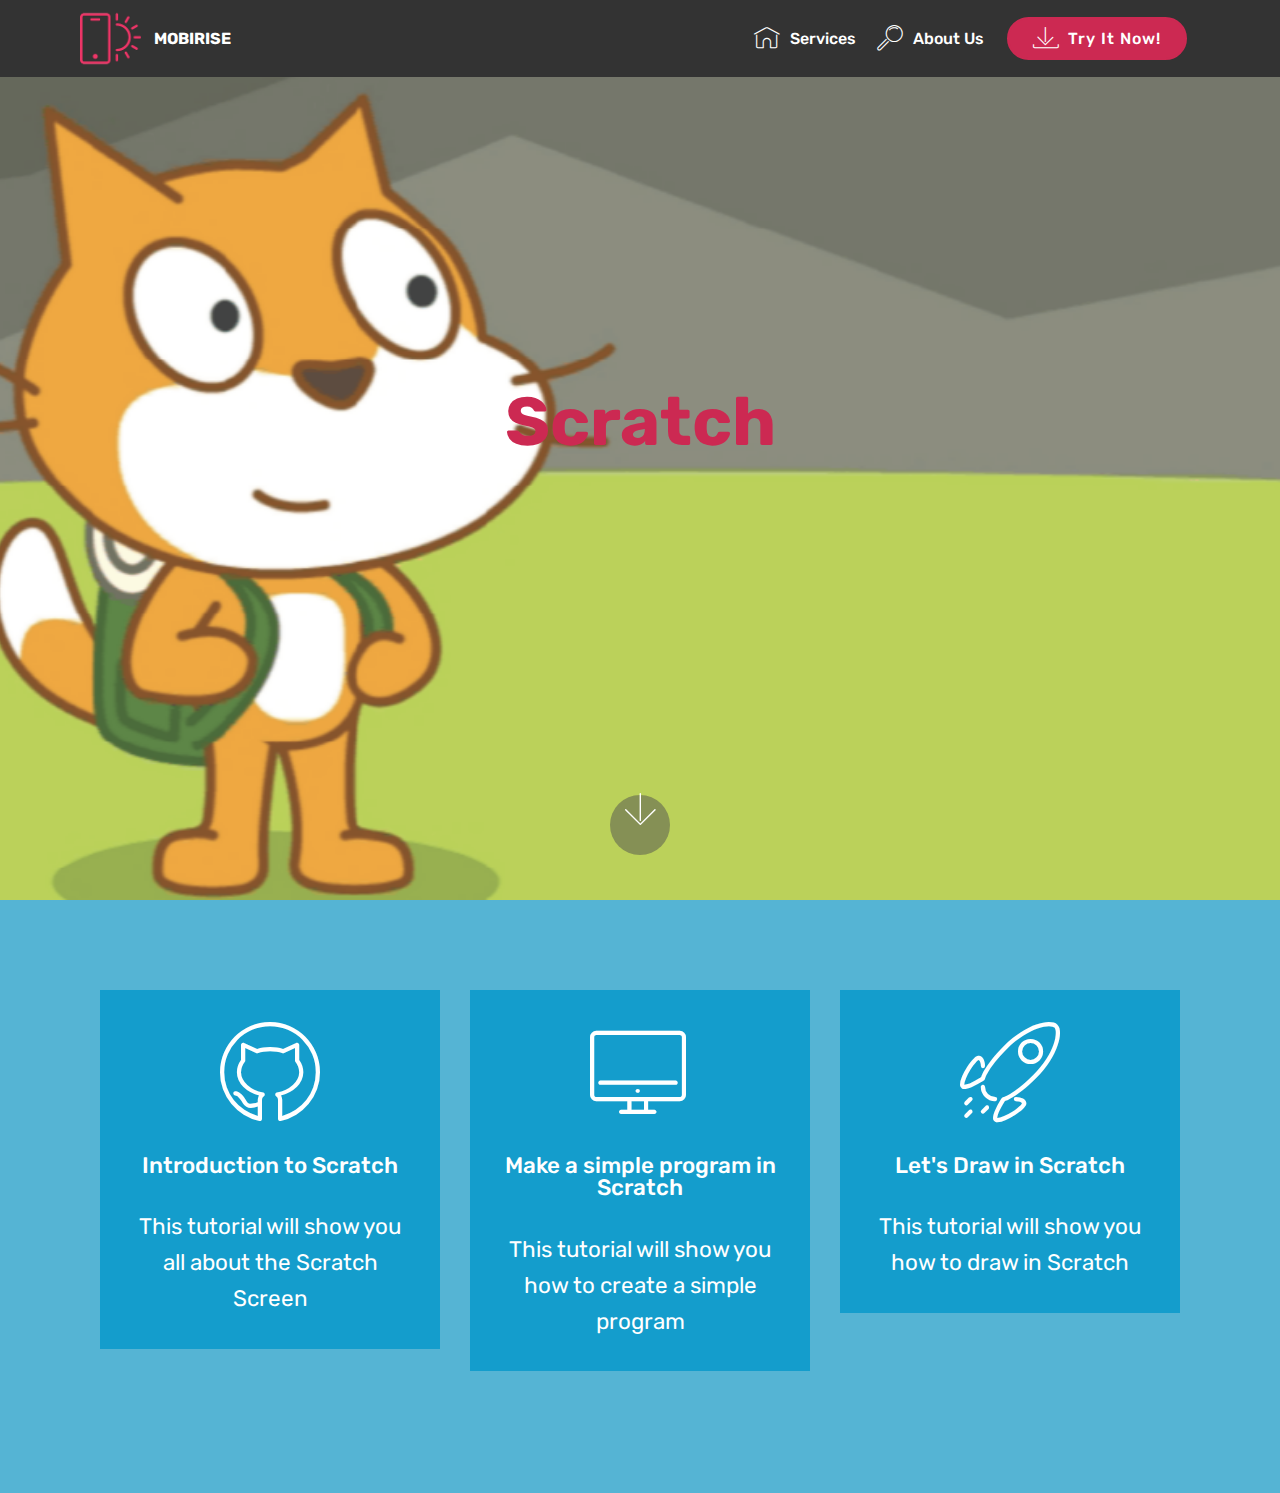
==== commit 14fbd1ae: "Added another page link" ====
--- a/index.html
+++ b/index.html
@@ -75,7 +75,7 @@
     </nav>
 </section>
 
-<section class="engine"><a href="https://mobirise.info/f">simple website builder</a></section><section class="cid-qTkA127IK8 mbr-fullscreen mbr-parallax-background" id="header2-1">
+<section class="engine"><a href="https://mobirise.info/z">best html templates</a></section><section class="cid-qTkA127IK8 mbr-fullscreen mbr-parallax-background" id="header2-1">
 
     
 
@@ -135,15 +135,12 @@
 
             <div class="card  col-12 col-md-6 col-lg-4">
                 <div class="card-img">
-                    <span class="mbri-responsive mbr-iconfont"></span>
+                    <span class="mbr-iconfont mbri-rocket"></span>
                 </div>
                 <div class="card-box align-center">
                     <h4 class="card-title mbr-fonts-style display-7">
-                        Unique Styles
-                    </h4>
-                    <p class="mbr-text mbr-fonts-style display-7">
-                       Mobirise offers many site blocks in several themes, and though these blocks are pre-made, they are flexible.
-                    </p>
+                        Let's Draw in Scratch</h4>
+                    <p class="mbr-text mbr-fonts-style display-7">This tutorial will show you how to draw in Scratch</p>
                     
                 </div>
             </div>
--- a/assets/mobirise/css/mbr-additional.css
+++ b/assets/mobirise/css/mbr-additional.css
@@ -1997,7 +1997,7 @@
   color: #c1c1c1 !important;
 }
 .cid-rI2kY9hTvp {
-  padding-top: 90px;
+  padding-top: 135px;
   padding-bottom: 90px;
   background-color: #55b4d4;
 }
@@ -2062,3 +2062,458 @@
     width: 100% !important;
   }
 }
+.cid-qTkzRZLJNu .navbar {
+  padding: .5rem 0;
+  background: #333333;
+  transition: none;
+  min-height: 77px;
+}
+.cid-qTkzRZLJNu .navbar-dropdown.bg-color.transparent.opened {
+  background: #333333;
+}
+.cid-qTkzRZLJNu a {
+  font-style: normal;
+}
+.cid-qTkzRZLJNu .nav-item span {
+  padding-right: 0.4em;
+  line-height: 0.5em;
+  vertical-align: text-bottom;
+  position: relative;
+  text-decoration: none;
+}
+.cid-qTkzRZLJNu .nav-item a {
+  display: flex;
+  align-items: center;
+  justify-content: center;
+  padding: 0.7rem 0 !important;
+  margin: 0rem .65rem !important;
+}
+.cid-qTkzRZLJNu .nav-item:focus,
+.cid-qTkzRZLJNu .nav-link:focus {
+  outline: none;
+}
+.cid-qTkzRZLJNu .btn {
+  padding: 0.4rem 1.5rem;
+  display: inline-flex;
+  align-items: center;
+}
+.cid-qTkzRZLJNu .btn .mbr-iconfont {
+  font-size: 1.6rem;
+}
+.cid-qTkzRZLJNu .menu-logo {
+  margin-right: auto;
+}
+.cid-qTkzRZLJNu .menu-logo .navbar-brand {
+  display: flex;
+  margin-left: 5rem;
+  padding: 0;
+  transition: padding .2s;
+  min-height: 3.8rem;
+  align-items: center;
+}
+.cid-qTkzRZLJNu .menu-logo .navbar-brand .navbar-caption-wrap {
+  display: -webkit-flex;
+  -webkit-align-items: center;
+  align-items: center;
+  word-break: break-word;
+  min-width: 7rem;
+  margin: .3rem 0;
+}
+.cid-qTkzRZLJNu .menu-logo .navbar-brand .navbar-caption-wrap .navbar-caption {
+  line-height: 1.2rem !important;
+  padding-right: 2rem;
+}
+.cid-qTkzRZLJNu .menu-logo .navbar-brand .navbar-logo {
+  font-size: 4rem;
+  transition: font-size 0.25s;
+}
+.cid-qTkzRZLJNu .menu-logo .navbar-brand .navbar-logo img {
+  display: flex;
+}
+.cid-qTkzRZLJNu .menu-logo .navbar-brand .navbar-logo .mbr-iconfont {
+  transition: font-size 0.25s;
+}
+.cid-qTkzRZLJNu .navbar-toggleable-sm .navbar-collapse {
+  justify-content: flex-end;
+  -webkit-justify-content: flex-end;
+  padding-right: 5rem;
+  width: auto;
+}
+.cid-qTkzRZLJNu .navbar-toggleable-sm .navbar-collapse .navbar-nav {
+  flex-wrap: wrap;
+  -webkit-flex-wrap: wrap;
+  padding-left: 0;
+}
+.cid-qTkzRZLJNu .navbar-toggleable-sm .navbar-collapse .navbar-nav .nav-item {
+  -webkit-align-self: center;
+  align-self: center;
+}
+.cid-qTkzRZLJNu .navbar-toggleable-sm .navbar-collapse .navbar-buttons {
+  padding-left: 0;
+  padding-bottom: 0;
+}
+.cid-qTkzRZLJNu .dropdown .dropdown-menu {
+  background: #333333;
+  display: none;
+  position: absolute;
+  min-width: 5rem;
+  padding-top: 1.4rem;
+  padding-bottom: 1.4rem;
+  text-align: left;
+}
+.cid-qTkzRZLJNu .dropdown .dropdown-menu .dropdown-item {
+  width: auto;
+  padding: 0.235em 1.5385em 0.235em 1.5385em !important;
+}
+.cid-qTkzRZLJNu .dropdown .dropdown-menu .dropdown-item::after {
+  right: 0.5rem;
+}
+.cid-qTkzRZLJNu .dropdown .dropdown-menu .dropdown-submenu {
+  margin: 0;
+}
+.cid-qTkzRZLJNu .dropdown.open > .dropdown-menu {
+  display: block;
+}
+.cid-qTkzRZLJNu .navbar-toggleable-sm.opened:after {
+  position: absolute;
+  width: 100vw;
+  height: 100vh;
+  content: '';
+  background-color: rgba(0, 0, 0, 0.1);
+  left: 0;
+  bottom: 0;
+  transform: translateY(100%);
+  -webkit-transform: translateY(100%);
+  z-index: 1000;
+}
+.cid-qTkzRZLJNu .navbar.navbar-short {
+  min-height: 60px;
+  transition: all .2s;
+}
+.cid-qTkzRZLJNu .navbar.navbar-short .navbar-toggler-right {
+  top: 20px;
+}
+.cid-qTkzRZLJNu .navbar.navbar-short .navbar-logo a {
+  font-size: 2.5rem !important;
+  line-height: 2.5rem;
+  transition: font-size 0.25s;
+}
+.cid-qTkzRZLJNu .navbar.navbar-short .navbar-logo a .mbr-iconfont {
+  font-size: 2.5rem !important;
+}
+.cid-qTkzRZLJNu .navbar.navbar-short .navbar-logo a img {
+  height: 3rem !important;
+}
+.cid-qTkzRZLJNu .navbar.navbar-short .navbar-brand {
+  min-height: 3rem;
+}
+.cid-qTkzRZLJNu button.navbar-toggler {
+  width: 31px;
+  height: 18px;
+  cursor: pointer;
+  transition: all .2s;
+  top: 1.5rem;
+  right: 1rem;
+}
+.cid-qTkzRZLJNu button.navbar-toggler:focus {
+  outline: none;
+}
+.cid-qTkzRZLJNu button.navbar-toggler .hamburger span {
+  position: absolute;
+  right: 0;
+  width: 30px;
+  height: 2px;
+  border-right: 5px;
+  background-color: #ffffff;
+}
+.cid-qTkzRZLJNu button.navbar-toggler .hamburger span:nth-child(1) {
+  top: 0;
+  transition: all .2s;
+}
+.cid-qTkzRZLJNu button.navbar-toggler .hamburger span:nth-child(2) {
+  top: 8px;
+  transition: all .15s;
+}
+.cid-qTkzRZLJNu button.navbar-toggler .hamburger span:nth-child(3) {
+  top: 8px;
+  transition: all .15s;
+}
+.cid-qTkzRZLJNu button.navbar-toggler .hamburger span:nth-child(4) {
+  top: 16px;
+  transition: all .2s;
+}
+.cid-qTkzRZLJNu nav.opened .hamburger span:nth-child(1) {
+  top: 8px;
+  width: 0;
+  opacity: 0;
+  right: 50%;
+  transition: all .2s;
+}
+.cid-qTkzRZLJNu nav.opened .hamburger span:nth-child(2) {
+  -webkit-transform: rotate(45deg);
+  transform: rotate(45deg);
+  transition: all .25s;
+}
+.cid-qTkzRZLJNu nav.opened .hamburger span:nth-child(3) {
+  -webkit-transform: rotate(-45deg);
+  transform: rotate(-45deg);
+  transition: all .25s;
+}
+.cid-qTkzRZLJNu nav.opened .hamburger span:nth-child(4) {
+  top: 8px;
+  width: 0;
+  opacity: 0;
+  right: 50%;
+  transition: all .2s;
+}
+.cid-qTkzRZLJNu .collapsed.navbar-expand {
+  flex-direction: column;
+}
+.cid-qTkzRZLJNu .collapsed .btn {
+  display: flex;
+}
+.cid-qTkzRZLJNu .collapsed .navbar-collapse {
+  display: none !important;
+  padding-right: 0 !important;
+}
+.cid-qTkzRZLJNu .collapsed .navbar-collapse.collapsing,
+.cid-qTkzRZLJNu .collapsed .navbar-collapse.show {
+  display: block !important;
+}
+.cid-qTkzRZLJNu .collapsed .navbar-collapse.collapsing .navbar-nav,
+.cid-qTkzRZLJNu .collapsed .navbar-collapse.show .navbar-nav {
+  display: block;
+  text-align: center;
+}
+.cid-qTkzRZLJNu .collapsed .navbar-collapse.collapsing .navbar-nav .nav-item,
+.cid-qTkzRZLJNu .collapsed .navbar-collapse.show .navbar-nav .nav-item {
+  clear: both;
+}
+.cid-qTkzRZLJNu .collapsed .navbar-collapse.collapsing .navbar-nav .nav-item:last-child,
+.cid-qTkzRZLJNu .collapsed .navbar-collapse.show .navbar-nav .nav-item:last-child {
+  margin-bottom: 1rem;
+}
+.cid-qTkzRZLJNu .collapsed .navbar-collapse.collapsing .navbar-buttons,
+.cid-qTkzRZLJNu .collapsed .navbar-collapse.show .navbar-buttons {
+  text-align: center;
+}
+.cid-qTkzRZLJNu .collapsed .navbar-collapse.collapsing .navbar-buttons:last-child,
+.cid-qTkzRZLJNu .collapsed .navbar-collapse.show .navbar-buttons:last-child {
+  margin-bottom: 1rem;
+}
+.cid-qTkzRZLJNu .collapsed button.navbar-toggler {
+  display: block;
+}
+.cid-qTkzRZLJNu .collapsed .navbar-brand {
+  margin-left: 1rem !important;
+}
+.cid-qTkzRZLJNu .collapsed .navbar-toggleable-sm {
+  flex-direction: column;
+  -webkit-flex-direction: column;
+}
+.cid-qTkzRZLJNu .collapsed .dropdown .dropdown-menu {
+  width: 100%;
+  text-align: center;
+  position: relative;
+  opacity: 0;
+  display: block;
+  height: 0;
+  visibility: hidden;
+  padding: 0;
+  transition-duration: .5s;
+  transition-property: opacity,padding,height;
+}
+.cid-qTkzRZLJNu .collapsed .dropdown.open > .dropdown-menu {
+  position: relative;
+  opacity: 1;
+  height: auto;
+  padding: 1.4rem 0;
+  visibility: visible;
+}
+.cid-qTkzRZLJNu .collapsed .dropdown .dropdown-submenu {
+  left: 0;
+  text-align: center;
+  width: 100%;
+}
+.cid-qTkzRZLJNu .collapsed .dropdown .dropdown-toggle[data-toggle="dropdown-submenu"]::after {
+  margin-top: 0;
+  position: inherit;
+  right: 0;
+  top: 50%;
+  display: inline-block;
+  width: 0;
+  height: 0;
+  margin-left: .3em;
+  vertical-align: middle;
+  content: "";
+  border-top: .30em solid;
+  border-right: .30em solid transparent;
+  border-left: .30em solid transparent;
+}
+@media (max-width: 991px) {
+  .cid-qTkzRZLJNu .navbar-expand {
+    flex-direction: column;
+  }
+  .cid-qTkzRZLJNu img {
+    height: 3.8rem !important;
+  }
+  .cid-qTkzRZLJNu .btn {
+    display: flex;
+  }
+  .cid-qTkzRZLJNu button.navbar-toggler {
+    display: block;
+  }
+  .cid-qTkzRZLJNu .navbar-brand {
+    margin-left: 1rem !important;
+  }
+  .cid-qTkzRZLJNu .navbar-toggleable-sm {
+    flex-direction: column;
+    -webkit-flex-direction: column;
+  }
+  .cid-qTkzRZLJNu .navbar-collapse {
+    display: none !important;
+    padding-right: 0 !important;
+  }
+  .cid-qTkzRZLJNu .navbar-collapse.collapsing,
+  .cid-qTkzRZLJNu .navbar-collapse.show {
+    display: block !important;
+  }
+  .cid-qTkzRZLJNu .navbar-collapse.collapsing .navbar-nav,
+  .cid-qTkzRZLJNu .navbar-collapse.show .navbar-nav {
+    display: block;
+    text-align: center;
+  }
+  .cid-qTkzRZLJNu .navbar-collapse.collapsing .navbar-nav .nav-item,
+  .cid-qTkzRZLJNu .navbar-collapse.show .navbar-nav .nav-item {
+    clear: both;
+  }
+  .cid-qTkzRZLJNu .navbar-collapse.collapsing .navbar-nav .nav-item:last-child,
+  .cid-qTkzRZLJNu .navbar-collapse.show .navbar-nav .nav-item:last-child {
+    margin-bottom: 1rem;
+  }
+  .cid-qTkzRZLJNu .navbar-collapse.collapsing .navbar-buttons,
+  .cid-qTkzRZLJNu .navbar-collapse.show .navbar-buttons {
+    text-align: center;
+  }
+  .cid-qTkzRZLJNu .navbar-collapse.collapsing .navbar-buttons:last-child,
+  .cid-qTkzRZLJNu .navbar-collapse.show .navbar-buttons:last-child {
+    margin-bottom: 1rem;
+  }
+  .cid-qTkzRZLJNu .dropdown .dropdown-menu {
+    width: 100%;
+    text-align: center;
+    position: relative;
+    opacity: 0;
+    display: block;
+    height: 0;
+    visibility: hidden;
+    padding: 0;
+    transition-duration: .5s;
+    transition-property: opacity,padding,height;
+  }
+  .cid-qTkzRZLJNu .dropdown.open > .dropdown-menu {
+    position: relative;
+    opacity: 1;
+    height: auto;
+    padding: 1.4rem 0;
+    visibility: visible;
+  }
+  .cid-qTkzRZLJNu .dropdown .dropdown-submenu {
+    left: 0;
+    text-align: center;
+    width: 100%;
+  }
+  .cid-qTkzRZLJNu .dropdown .dropdown-toggle[data-toggle="dropdown-submenu"]::after {
+    margin-top: 0;
+    position: inherit;
+    right: 0;
+    top: 50%;
+    display: inline-block;
+    width: 0;
+    height: 0;
+    margin-left: .3em;
+    vertical-align: middle;
+    content: "";
+    border-top: .30em solid;
+    border-right: .30em solid transparent;
+    border-left: .30em solid transparent;
+  }
+}
+@media (min-width: 767px) {
+  .cid-qTkzRZLJNu .menu-logo {
+    flex-shrink: 0;
+  }
+}
+.cid-qTkzRZLJNu .navbar-collapse {
+  flex-basis: auto;
+}
+.cid-qTkzRZLJNu .nav-link:hover,
+.cid-qTkzRZLJNu .dropdown-item:hover {
+  color: #c1c1c1 !important;
+}
+.cid-rI2mrLQCYY {
+  padding-top: 90px;
+  padding-bottom: 90px;
+  background-color: #55b4d4;
+}
+.cid-rI2mrLQCYY P {
+  color: #767676;
+}
+.cid-rI2mrLQCYY .mbr-text,
+.cid-rI2mrLQCYY .mbr-section-btn {
+  color: #232323;
+}
+.cid-rI2mDe2DQR {
+  padding-top: 90px;
+  padding-bottom: 90px;
+  background-color: #55b4d4;
+}
+.cid-rI2mDe2DQR .card-img {
+  background-color: #fff;
+}
+.cid-rI2mDe2DQR .card-box {
+  padding: 2rem;
+  background-color: #149dcc;
+}
+.cid-rI2mDe2DQR h4 {
+  font-weight: 500;
+  margin-bottom: 0;
+  text-align: left;
+}
+.cid-rI2mDe2DQR p {
+  text-align: left;
+}
+.cid-rI2mDe2DQR .mbr-text {
+  color: #232323;
+}
+.cid-rI2mDe2DQR .card-wrapper {
+  height: 100%;
+  box-shadow: 0px 0px 0px 0px rgba(0, 0, 0, 0);
+  transition: box-shadow 0.3s;
+}
+.cid-rI2mDe2DQR .card-wrapper:hover {
+  box-shadow: 0px 0px 30px 0px rgba(0, 0, 0, 0.05);
+  transition: box-shadow 0.3s;
+}
+@media (min-width: 992px) {
+  .cid-rI2mDe2DQR .my-col {
+    flex: 0 0 20%;
+    max-width: 20%;
+    padding: 15px;
+    -webkit-flex: 0 0 20%;
+  }
+}
+.cid-rI2mGrgtE1 {
+  background: #149dcc;
+  padding-top: 60px;
+  padding-bottom: 60px;
+  background: linear-gradient(0deg, #149dcc, #ffffff);
+}
+.cid-rI2mGrgtE1 .video-block {
+  margin: auto;
+}
+@media (max-width: 768px) {
+  .cid-rI2mGrgtE1 .video-block {
+    width: 100% !important;
+  }
+}
--- a/assets/mobirise/css/mbr-additional.css
+++ b/assets/mobirise/css/mbr-additional.css
@@ -1997,7 +1997,7 @@
   color: #c1c1c1 !important;
 }
 .cid-rI2kY9hTvp {
-  padding-top: 90px;
+  padding-top: 135px;
   padding-bottom: 90px;
   background-color: #55b4d4;
 }
@@ -2062,3 +2062,458 @@
     width: 100% !important;
   }
 }
+.cid-qTkzRZLJNu .navbar {
+  padding: .5rem 0;
+  background: #333333;
+  transition: none;
+  min-height: 77px;
+}
+.cid-qTkzRZLJNu .navbar-dropdown.bg-color.transparent.opened {
+  background: #333333;
+}
+.cid-qTkzRZLJNu a {
+  font-style: normal;
+}
+.cid-qTkzRZLJNu .nav-item span {
+  padding-right: 0.4em;
+  line-height: 0.5em;
+  vertical-align: text-bottom;
+  position: relative;
+  text-decoration: none;
+}
+.cid-qTkzRZLJNu .nav-item a {
+  display: flex;
+  align-items: center;
+  justify-content: center;
+  padding: 0.7rem 0 !important;
+  margin: 0rem .65rem !important;
+}
+.cid-qTkzRZLJNu .nav-item:focus,
+.cid-qTkzRZLJNu .nav-link:focus {
+  outline: none;
+}
+.cid-qTkzRZLJNu .btn {
+  padding: 0.4rem 1.5rem;
+  display: inline-flex;
+  align-items: center;
+}
+.cid-qTkzRZLJNu .btn .mbr-iconfont {
+  font-size: 1.6rem;
+}
+.cid-qTkzRZLJNu .menu-logo {
+  margin-right: auto;
+}
+.cid-qTkzRZLJNu .menu-logo .navbar-brand {
+  display: flex;
+  margin-left: 5rem;
+  padding: 0;
+  transition: padding .2s;
+  min-height: 3.8rem;
+  align-items: center;
+}
+.cid-qTkzRZLJNu .menu-logo .navbar-brand .navbar-caption-wrap {
+  display: -webkit-flex;
+  -webkit-align-items: center;
+  align-items: center;
+  word-break: break-word;
+  min-width: 7rem;
+  margin: .3rem 0;
+}
+.cid-qTkzRZLJNu .menu-logo .navbar-brand .navbar-caption-wrap .navbar-caption {
+  line-height: 1.2rem !important;
+  padding-right: 2rem;
+}
+.cid-qTkzRZLJNu .menu-logo .navbar-brand .navbar-logo {
+  font-size: 4rem;
+  transition: font-size 0.25s;
+}
+.cid-qTkzRZLJNu .menu-logo .navbar-brand .navbar-logo img {
+  display: flex;
+}
+.cid-qTkzRZLJNu .menu-logo .navbar-brand .navbar-logo .mbr-iconfont {
+  transition: font-size 0.25s;
+}
+.cid-qTkzRZLJNu .navbar-toggleable-sm .navbar-collapse {
+  justify-content: flex-end;
+  -webkit-justify-content: flex-end;
+  padding-right: 5rem;
+  width: auto;
+}
+.cid-qTkzRZLJNu .navbar-toggleable-sm .navbar-collapse .navbar-nav {
+  flex-wrap: wrap;
+  -webkit-flex-wrap: wrap;
+  padding-left: 0;
+}
+.cid-qTkzRZLJNu .navbar-toggleable-sm .navbar-collapse .navbar-nav .nav-item {
+  -webkit-align-self: center;
+  align-self: center;
+}
+.cid-qTkzRZLJNu .navbar-toggleable-sm .navbar-collapse .navbar-buttons {
+  padding-left: 0;
+  padding-bottom: 0;
+}
+.cid-qTkzRZLJNu .dropdown .dropdown-menu {
+  background: #333333;
+  display: none;
+  position: absolute;
+  min-width: 5rem;
+  padding-top: 1.4rem;
+  padding-bottom: 1.4rem;
+  text-align: left;
+}
+.cid-qTkzRZLJNu .dropdown .dropdown-menu .dropdown-item {
+  width: auto;
+  padding: 0.235em 1.5385em 0.235em 1.5385em !important;
+}
+.cid-qTkzRZLJNu .dropdown .dropdown-menu .dropdown-item::after {
+  right: 0.5rem;
+}
+.cid-qTkzRZLJNu .dropdown .dropdown-menu .dropdown-submenu {
+  margin: 0;
+}
+.cid-qTkzRZLJNu .dropdown.open > .dropdown-menu {
+  display: block;
+}
+.cid-qTkzRZLJNu .navbar-toggleable-sm.opened:after {
+  position: absolute;
+  width: 100vw;
+  height: 100vh;
+  content: '';
+  background-color: rgba(0, 0, 0, 0.1);
+  left: 0;
+  bottom: 0;
+  transform: translateY(100%);
+  -webkit-transform: translateY(100%);
+  z-index: 1000;
+}
+.cid-qTkzRZLJNu .navbar.navbar-short {
+  min-height: 60px;
+  transition: all .2s;
+}
+.cid-qTkzRZLJNu .navbar.navbar-short .navbar-toggler-right {
+  top: 20px;
+}
+.cid-qTkzRZLJNu .navbar.navbar-short .navbar-logo a {
+  font-size: 2.5rem !important;
+  line-height: 2.5rem;
+  transition: font-size 0.25s;
+}
+.cid-qTkzRZLJNu .navbar.navbar-short .navbar-logo a .mbr-iconfont {
+  font-size: 2.5rem !important;
+}
+.cid-qTkzRZLJNu .navbar.navbar-short .navbar-logo a img {
+  height: 3rem !important;
+}
+.cid-qTkzRZLJNu .navbar.navbar-short .navbar-brand {
+  min-height: 3rem;
+}
+.cid-qTkzRZLJNu button.navbar-toggler {
+  width: 31px;
+  height: 18px;
+  cursor: pointer;
+  transition: all .2s;
+  top: 1.5rem;
+  right: 1rem;
+}
+.cid-qTkzRZLJNu button.navbar-toggler:focus {
+  outline: none;
+}
+.cid-qTkzRZLJNu button.navbar-toggler .hamburger span {
+  position: absolute;
+  right: 0;
+  width: 30px;
+  height: 2px;
+  border-right: 5px;
+  background-color: #ffffff;
+}
+.cid-qTkzRZLJNu button.navbar-toggler .hamburger span:nth-child(1) {
+  top: 0;
+  transition: all .2s;
+}
+.cid-qTkzRZLJNu button.navbar-toggler .hamburger span:nth-child(2) {
+  top: 8px;
+  transition: all .15s;
+}
+.cid-qTkzRZLJNu button.navbar-toggler .hamburger span:nth-child(3) {
+  top: 8px;
+  transition: all .15s;
+}
+.cid-qTkzRZLJNu button.navbar-toggler .hamburger span:nth-child(4) {
+  top: 16px;
+  transition: all .2s;
+}
+.cid-qTkzRZLJNu nav.opened .hamburger span:nth-child(1) {
+  top: 8px;
+  width: 0;
+  opacity: 0;
+  right: 50%;
+  transition: all .2s;
+}
+.cid-qTkzRZLJNu nav.opened .hamburger span:nth-child(2) {
+  -webkit-transform: rotate(45deg);
+  transform: rotate(45deg);
+  transition: all .25s;
+}
+.cid-qTkzRZLJNu nav.opened .hamburger span:nth-child(3) {
+  -webkit-transform: rotate(-45deg);
+  transform: rotate(-45deg);
+  transition: all .25s;
+}
+.cid-qTkzRZLJNu nav.opened .hamburger span:nth-child(4) {
+  top: 8px;
+  width: 0;
+  opacity: 0;
+  right: 50%;
+  transition: all .2s;
+}
+.cid-qTkzRZLJNu .collapsed.navbar-expand {
+  flex-direction: column;
+}
+.cid-qTkzRZLJNu .collapsed .btn {
+  display: flex;
+}
+.cid-qTkzRZLJNu .collapsed .navbar-collapse {
+  display: none !important;
+  padding-right: 0 !important;
+}
+.cid-qTkzRZLJNu .collapsed .navbar-collapse.collapsing,
+.cid-qTkzRZLJNu .collapsed .navbar-collapse.show {
+  display: block !important;
+}
+.cid-qTkzRZLJNu .collapsed .navbar-collapse.collapsing .navbar-nav,
+.cid-qTkzRZLJNu .collapsed .navbar-collapse.show .navbar-nav {
+  display: block;
+  text-align: center;
+}
+.cid-qTkzRZLJNu .collapsed .navbar-collapse.collapsing .navbar-nav .nav-item,
+.cid-qTkzRZLJNu .collapsed .navbar-collapse.show .navbar-nav .nav-item {
+  clear: both;
+}
+.cid-qTkzRZLJNu .collapsed .navbar-collapse.collapsing .navbar-nav .nav-item:last-child,
+.cid-qTkzRZLJNu .collapsed .navbar-collapse.show .navbar-nav .nav-item:last-child {
+  margin-bottom: 1rem;
+}
+.cid-qTkzRZLJNu .collapsed .navbar-collapse.collapsing .navbar-buttons,
+.cid-qTkzRZLJNu .collapsed .navbar-collapse.show .navbar-buttons {
+  text-align: center;
+}
+.cid-qTkzRZLJNu .collapsed .navbar-collapse.collapsing .navbar-buttons:last-child,
+.cid-qTkzRZLJNu .collapsed .navbar-collapse.show .navbar-buttons:last-child {
+  margin-bottom: 1rem;
+}
+.cid-qTkzRZLJNu .collapsed button.navbar-toggler {
+  display: block;
+}
+.cid-qTkzRZLJNu .collapsed .navbar-brand {
+  margin-left: 1rem !important;
+}
+.cid-qTkzRZLJNu .collapsed .navbar-toggleable-sm {
+  flex-direction: column;
+  -webkit-flex-direction: column;
+}
+.cid-qTkzRZLJNu .collapsed .dropdown .dropdown-menu {
+  width: 100%;
+  text-align: center;
+  position: relative;
+  opacity: 0;
+  display: block;
+  height: 0;
+  visibility: hidden;
+  padding: 0;
+  transition-duration: .5s;
+  transition-property: opacity,padding,height;
+}
+.cid-qTkzRZLJNu .collapsed .dropdown.open > .dropdown-menu {
+  position: relative;
+  opacity: 1;
+  height: auto;
+  padding: 1.4rem 0;
+  visibility: visible;
+}
+.cid-qTkzRZLJNu .collapsed .dropdown .dropdown-submenu {
+  left: 0;
+  text-align: center;
+  width: 100%;
+}
+.cid-qTkzRZLJNu .collapsed .dropdown .dropdown-toggle[data-toggle="dropdown-submenu"]::after {
+  margin-top: 0;
+  position: inherit;
+  right: 0;
+  top: 50%;
+  display: inline-block;
+  width: 0;
+  height: 0;
+  margin-left: .3em;
+  vertical-align: middle;
+  content: "";
+  border-top: .30em solid;
+  border-right: .30em solid transparent;
+  border-left: .30em solid transparent;
+}
+@media (max-width: 991px) {
+  .cid-qTkzRZLJNu .navbar-expand {
+    flex-direction: column;
+  }
+  .cid-qTkzRZLJNu img {
+    height: 3.8rem !important;
+  }
+  .cid-qTkzRZLJNu .btn {
+    display: flex;
+  }
+  .cid-qTkzRZLJNu button.navbar-toggler {
+    display: block;
+  }
+  .cid-qTkzRZLJNu .navbar-brand {
+    margin-left: 1rem !important;
+  }
+  .cid-qTkzRZLJNu .navbar-toggleable-sm {
+    flex-direction: column;
+    -webkit-flex-direction: column;
+  }
+  .cid-qTkzRZLJNu .navbar-collapse {
+    display: none !important;
+    padding-right: 0 !important;
+  }
+  .cid-qTkzRZLJNu .navbar-collapse.collapsing,
+  .cid-qTkzRZLJNu .navbar-collapse.show {
+    display: block !important;
+  }
+  .cid-qTkzRZLJNu .navbar-collapse.collapsing .navbar-nav,
+  .cid-qTkzRZLJNu .navbar-collapse.show .navbar-nav {
+    display: block;
+    text-align: center;
+  }
+  .cid-qTkzRZLJNu .navbar-collapse.collapsing .navbar-nav .nav-item,
+  .cid-qTkzRZLJNu .navbar-collapse.show .navbar-nav .nav-item {
+    clear: both;
+  }
+  .cid-qTkzRZLJNu .navbar-collapse.collapsing .navbar-nav .nav-item:last-child,
+  .cid-qTkzRZLJNu .navbar-collapse.show .navbar-nav .nav-item:last-child {
+    margin-bottom: 1rem;
+  }
+  .cid-qTkzRZLJNu .navbar-collapse.collapsing .navbar-buttons,
+  .cid-qTkzRZLJNu .navbar-collapse.show .navbar-buttons {
+    text-align: center;
+  }
+  .cid-qTkzRZLJNu .navbar-collapse.collapsing .navbar-buttons:last-child,
+  .cid-qTkzRZLJNu .navbar-collapse.show .navbar-buttons:last-child {
+    margin-bottom: 1rem;
+  }
+  .cid-qTkzRZLJNu .dropdown .dropdown-menu {
+    width: 100%;
+    text-align: center;
+    position: relative;
+    opacity: 0;
+    display: block;
+    height: 0;
+    visibility: hidden;
+    padding: 0;
+    transition-duration: .5s;
+    transition-property: opacity,padding,height;
+  }
+  .cid-qTkzRZLJNu .dropdown.open > .dropdown-menu {
+    position: relative;
+    opacity: 1;
+    height: auto;
+    padding: 1.4rem 0;
+    visibility: visible;
+  }
+  .cid-qTkzRZLJNu .dropdown .dropdown-submenu {
+    left: 0;
+    text-align: center;
+    width: 100%;
+  }
+  .cid-qTkzRZLJNu .dropdown .dropdown-toggle[data-toggle="dropdown-submenu"]::after {
+    margin-top: 0;
+    position: inherit;
+    right: 0;
+    top: 50%;
+    display: inline-block;
+    width: 0;
+    height: 0;
+    margin-left: .3em;
+    vertical-align: middle;
+    content: "";
+    border-top: .30em solid;
+    border-right: .30em solid transparent;
+    border-left: .30em solid transparent;
+  }
+}
+@media (min-width: 767px) {
+  .cid-qTkzRZLJNu .menu-logo {
+    flex-shrink: 0;
+  }
+}
+.cid-qTkzRZLJNu .navbar-collapse {
+  flex-basis: auto;
+}
+.cid-qTkzRZLJNu .nav-link:hover,
+.cid-qTkzRZLJNu .dropdown-item:hover {
+  color: #c1c1c1 !important;
+}
+.cid-rI2mrLQCYY {
+  padding-top: 90px;
+  padding-bottom: 90px;
+  background-color: #55b4d4;
+}
+.cid-rI2mrLQCYY P {
+  color: #767676;
+}
+.cid-rI2mrLQCYY .mbr-text,
+.cid-rI2mrLQCYY .mbr-section-btn {
+  color: #232323;
+}
+.cid-rI2mDe2DQR {
+  padding-top: 90px;
+  padding-bottom: 90px;
+  background-color: #55b4d4;
+}
+.cid-rI2mDe2DQR .card-img {
+  background-color: #fff;
+}
+.cid-rI2mDe2DQR .card-box {
+  padding: 2rem;
+  background-color: #149dcc;
+}
+.cid-rI2mDe2DQR h4 {
+  font-weight: 500;
+  margin-bottom: 0;
+  text-align: left;
+}
+.cid-rI2mDe2DQR p {
+  text-align: left;
+}
+.cid-rI2mDe2DQR .mbr-text {
+  color: #232323;
+}
+.cid-rI2mDe2DQR .card-wrapper {
+  height: 100%;
+  box-shadow: 0px 0px 0px 0px rgba(0, 0, 0, 0);
+  transition: box-shadow 0.3s;
+}
+.cid-rI2mDe2DQR .card-wrapper:hover {
+  box-shadow: 0px 0px 30px 0px rgba(0, 0, 0, 0.05);
+  transition: box-shadow 0.3s;
+}
+@media (min-width: 992px) {
+  .cid-rI2mDe2DQR .my-col {
+    flex: 0 0 20%;
+    max-width: 20%;
+    padding: 15px;
+    -webkit-flex: 0 0 20%;
+  }
+}
+.cid-rI2mGrgtE1 {
+  background: #149dcc;
+  padding-top: 60px;
+  padding-bottom: 60px;
+  background: linear-gradient(0deg, #149dcc, #ffffff);
+}
+.cid-rI2mGrgtE1 .video-block {
+  margin: auto;
+}
+@media (max-width: 768px) {
+  .cid-rI2mGrgtE1 .video-block {
+    width: 100% !important;
+  }
+}
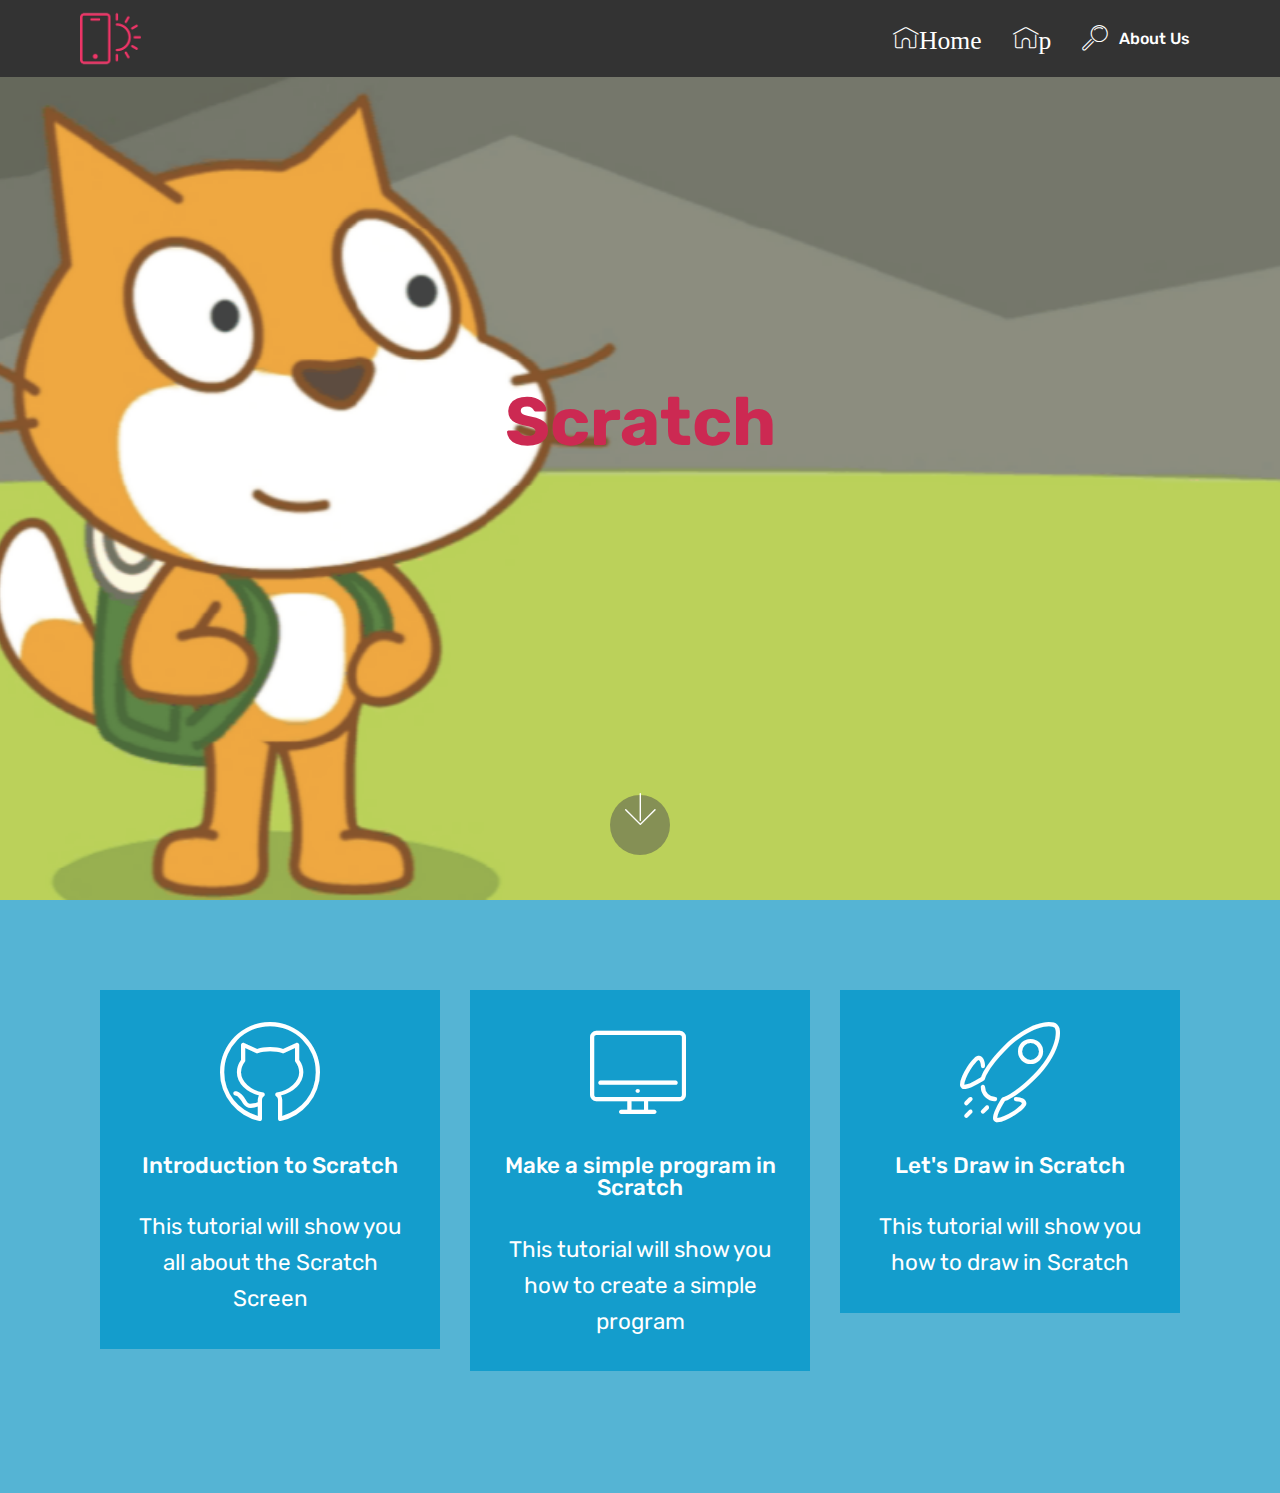
==== commit 32ea1711: "This is the quiz" ====
--- a/index.html
+++ b/index.html
@@ -43,39 +43,27 @@
                          <img src="assets/images/logo2.png" alt="Mobirise" style="height: 3.8rem;">
                     </a>
                 </span>
-                <span class="navbar-caption-wrap">
-                    <a class="navbar-caption text-white display-4" href="https://mobirise.com">
-                        MOBIRISE
-                    </a>
-                </span>
+                
             </div>
         </div>
         <div class="collapse navbar-collapse" id="navbarSupportedContent">
-            <ul class="navbar-nav nav-dropdown" data-app-modern-menu="true">
-                <li class="nav-item">
-                    <a class="nav-link link text-white display-4" href="https://mobirise.com">
-                        <span class="mbri-home mbr-iconfont mbr-iconfont-btn"></span>
-                        Services
-                    </a>
-                </li>
+            <ul class="navbar-nav nav-dropdown nav-right" data-app-modern-menu="true"><li class="nav-item">
+                    <a class="nav-link link text-white display-4" href="index.html">
+                        <span class="mbri-home mbr-iconfont mbr-iconfont-btn">Home</span></a>
+                </li><li class="nav-item"><a class="nav-link link text-white display-4" href="https://mobirise.com">
+                        <span class="mbri-home mbr-iconfont mbr-iconfont-btn">p</span></a></li>
                 <li class="nav-item">
                     <a class="nav-link link text-white display-4" href="https://mobirise.com">
                         <span class="mbri-search mbr-iconfont mbr-iconfont-btn"></span>
                         About Us
                     </a>
-                </li>
-            </ul>
-            <div class="navbar-buttons mbr-section-btn">
-                <a class="btn btn-sm btn-primary display-4" href="https://mobirise.com">
-                    <span class="mbri-save mbr-iconfont mbr-iconfont-btn "></span>
-                    Try It Now!
-                </a>
-            </div>
+                </li></ul>
+            
         </div>
     </nav>
 </section>
 
-<section class="engine"><a href="https://mobirise.info/z">best html templates</a></section><section class="cid-qTkA127IK8 mbr-fullscreen mbr-parallax-background" id="header2-1">
+<section class="engine"><a href="https://mobirise.info/s">bootstrap themes</a></section><section class="cid-qTkA127IK8 mbr-fullscreen mbr-parallax-background" id="header2-1">
 
     
 
@@ -135,7 +123,7 @@
 
             <div class="card  col-12 col-md-6 col-lg-4">
                 <div class="card-img">
-                    <span class="mbr-iconfont mbri-rocket"></span>
+                    <a href="Lets draw in Scratch.html"><span class="mbr-iconfont mbri-rocket"></span></a>
                 </div>
                 <div class="card-box align-center">
                     <h4 class="card-title mbr-fonts-style display-7">
--- a/assets/mobirise/css/mbr-additional.css
+++ b/assets/mobirise/css/mbr-additional.css
@@ -936,10 +936,6 @@
 .cid-qTkzRZLJNu .collapsed .navbar-collapse.collapsing .navbar-nav .nav-item,
 .cid-qTkzRZLJNu .collapsed .navbar-collapse.show .navbar-nav .nav-item {
   clear: both;
-}
-.cid-qTkzRZLJNu .collapsed .navbar-collapse.collapsing .navbar-nav .nav-item:last-child,
-.cid-qTkzRZLJNu .collapsed .navbar-collapse.show .navbar-nav .nav-item:last-child {
-  margin-bottom: 1rem;
 }
 .cid-qTkzRZLJNu .collapsed .navbar-collapse.collapsing .navbar-buttons,
 .cid-qTkzRZLJNu .collapsed .navbar-collapse.show .navbar-buttons {
@@ -1035,10 +1031,6 @@
   .cid-qTkzRZLJNu .navbar-collapse.show .navbar-nav .nav-item {
     clear: both;
   }
-  .cid-qTkzRZLJNu .navbar-collapse.collapsing .navbar-nav .nav-item:last-child,
-  .cid-qTkzRZLJNu .navbar-collapse.show .navbar-nav .nav-item:last-child {
-    margin-bottom: 1rem;
-  }
   .cid-qTkzRZLJNu .navbar-collapse.collapsing .navbar-buttons,
   .cid-qTkzRZLJNu .navbar-collapse.show .navbar-buttons {
     text-align: center;
@@ -1154,12 +1146,12 @@
 }
 .cid-qTkzRZLJNu .navbar {
   padding: .5rem 0;
-  background: #333333;
+  background: #55b4d4;
   transition: none;
   min-height: 77px;
 }
 .cid-qTkzRZLJNu .navbar-dropdown.bg-color.transparent.opened {
-  background: #333333;
+  background: #55b4d4;
 }
 .cid-qTkzRZLJNu a {
   font-style: normal;
@@ -1243,7 +1235,7 @@
   padding-bottom: 0;
 }
 .cid-qTkzRZLJNu .dropdown .dropdown-menu {
-  background: #333333;
+  background: #55b4d4;
   display: none;
   position: absolute;
   min-width: 5rem;
--- a/assets/mobirise/css/mbr-additional.css
+++ b/assets/mobirise/css/mbr-additional.css
@@ -936,10 +936,6 @@
 .cid-qTkzRZLJNu .collapsed .navbar-collapse.collapsing .navbar-nav .nav-item,
 .cid-qTkzRZLJNu .collapsed .navbar-collapse.show .navbar-nav .nav-item {
   clear: both;
-}
-.cid-qTkzRZLJNu .collapsed .navbar-collapse.collapsing .navbar-nav .nav-item:last-child,
-.cid-qTkzRZLJNu .collapsed .navbar-collapse.show .navbar-nav .nav-item:last-child {
-  margin-bottom: 1rem;
 }
 .cid-qTkzRZLJNu .collapsed .navbar-collapse.collapsing .navbar-buttons,
 .cid-qTkzRZLJNu .collapsed .navbar-collapse.show .navbar-buttons {
@@ -1035,10 +1031,6 @@
   .cid-qTkzRZLJNu .navbar-collapse.show .navbar-nav .nav-item {
     clear: both;
   }
-  .cid-qTkzRZLJNu .navbar-collapse.collapsing .navbar-nav .nav-item:last-child,
-  .cid-qTkzRZLJNu .navbar-collapse.show .navbar-nav .nav-item:last-child {
-    margin-bottom: 1rem;
-  }
   .cid-qTkzRZLJNu .navbar-collapse.collapsing .navbar-buttons,
   .cid-qTkzRZLJNu .navbar-collapse.show .navbar-buttons {
     text-align: center;
@@ -1154,12 +1146,12 @@
 }
 .cid-qTkzRZLJNu .navbar {
   padding: .5rem 0;
-  background: #333333;
+  background: #55b4d4;
   transition: none;
   min-height: 77px;
 }
 .cid-qTkzRZLJNu .navbar-dropdown.bg-color.transparent.opened {
-  background: #333333;
+  background: #55b4d4;
 }
 .cid-qTkzRZLJNu a {
   font-style: normal;
@@ -1243,7 +1235,7 @@
   padding-bottom: 0;
 }
 .cid-qTkzRZLJNu .dropdown .dropdown-menu {
-  background: #333333;
+  background: #55b4d4;
   display: none;
   position: absolute;
   min-width: 5rem;
